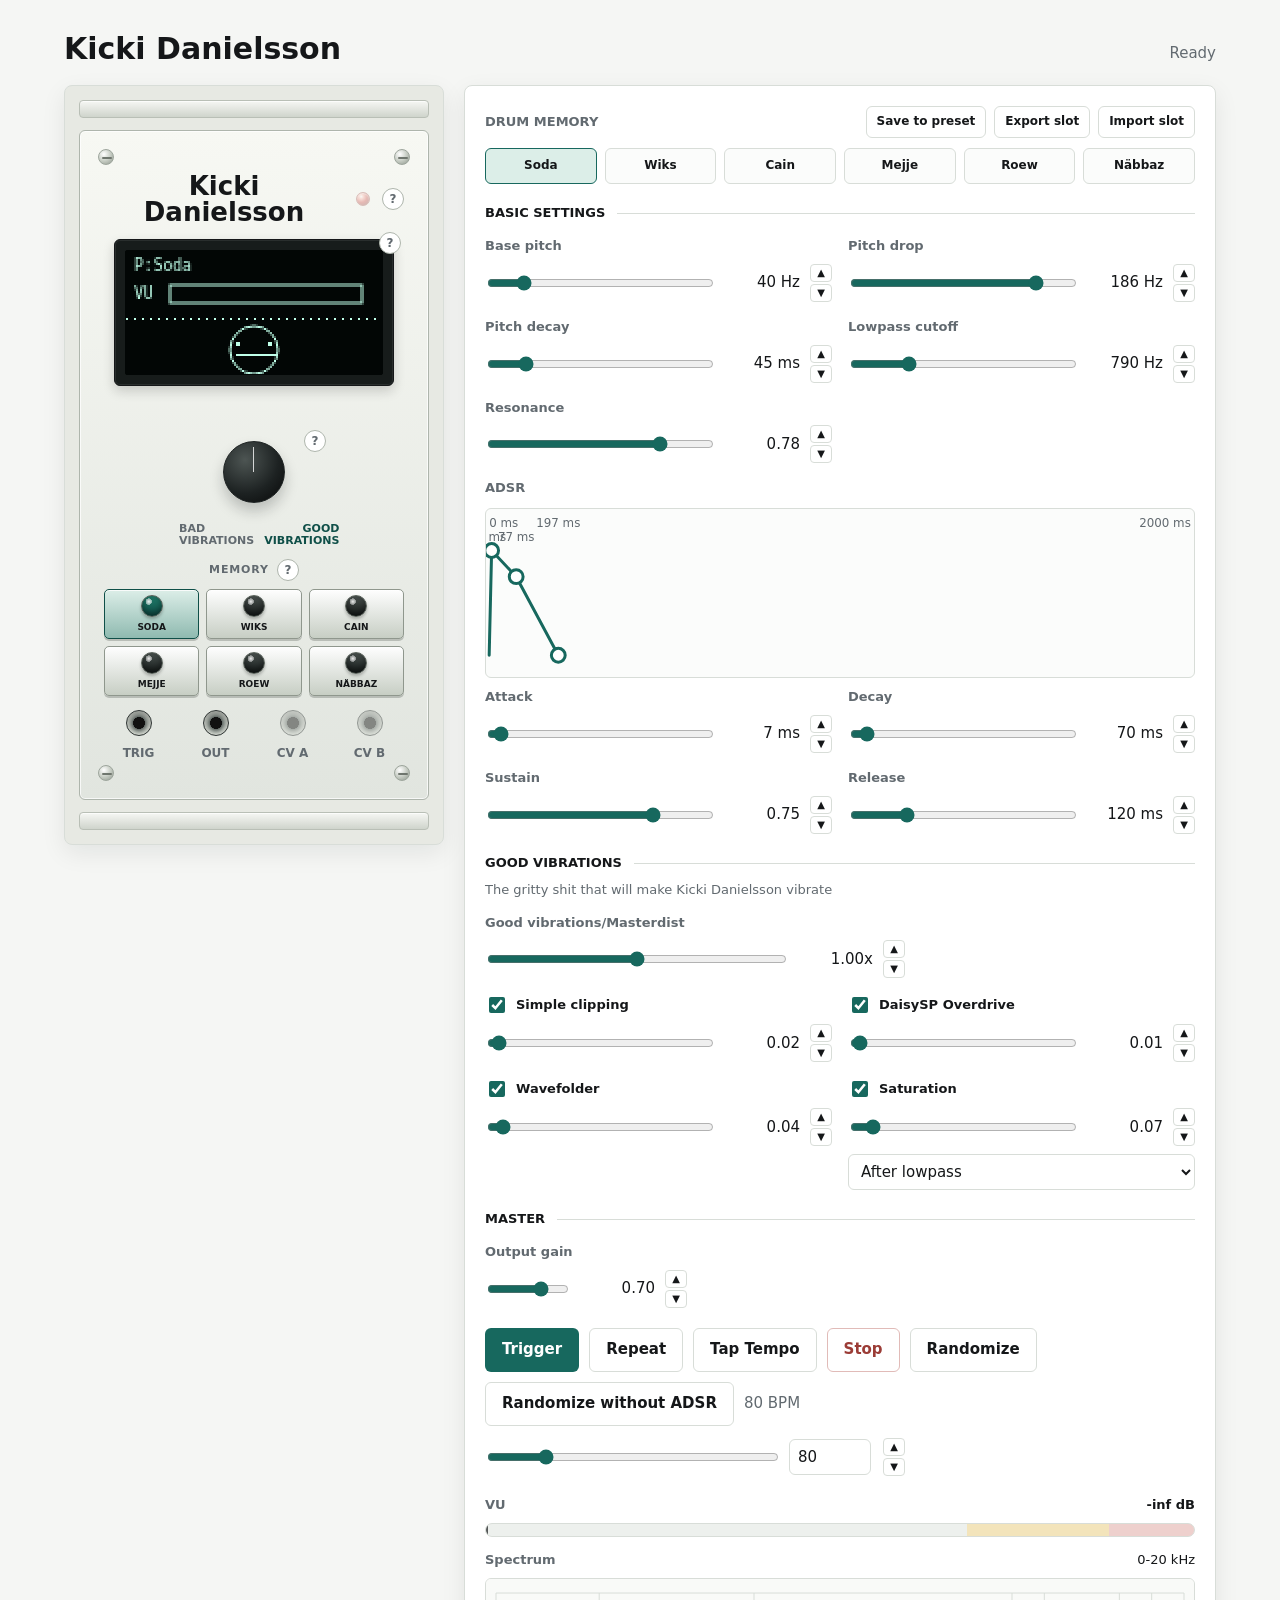
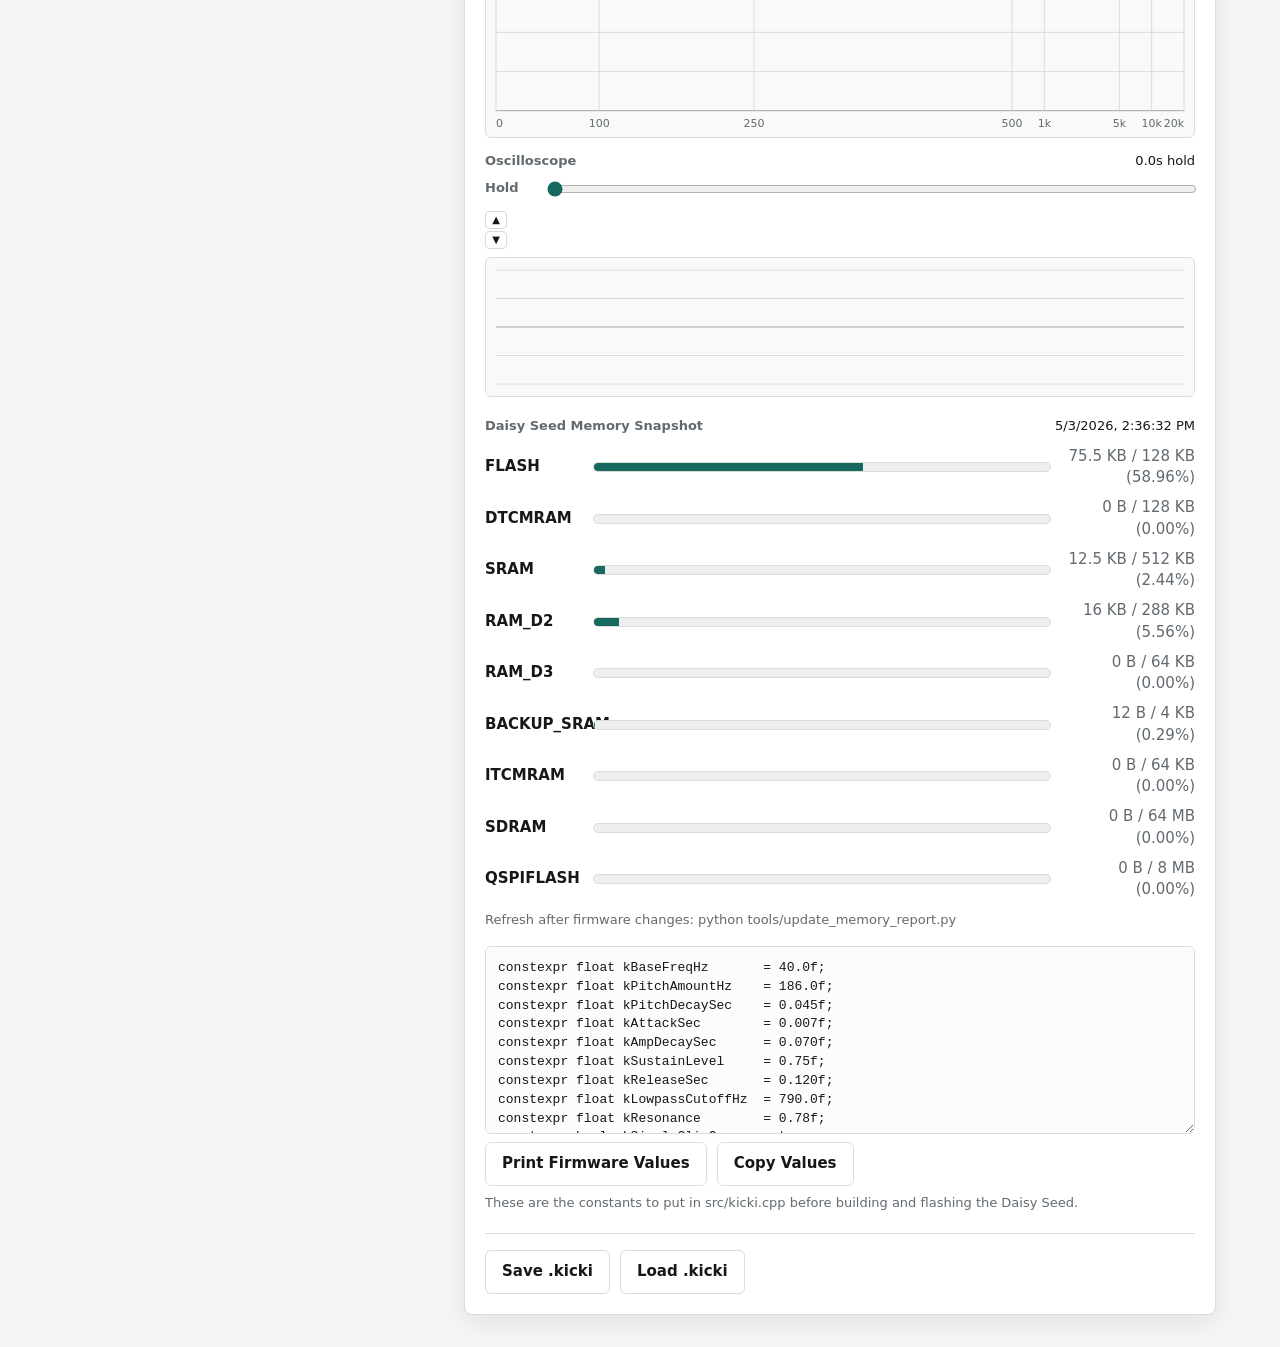
==== preview/kicki/index.html @ c4bb2bec "Add fixed rack OLED preview" ====
<!doctype html>
<html lang="en">
<head>
    <meta charset="utf-8">
    <meta name="viewport" content="width=device-width, initial-scale=1">
    <title>Kicki Danielsson Preview</title>
    <link rel="icon" href="favicon-64.png?v=2" type="image/png" sizes="64x64">
    <link rel="icon" href="favicon.svg?v=2" type="image/svg+xml">
    <link rel="stylesheet" href="kicki.css">
</head>
<body>
    <main>
        <header>
            <h1>Kicki Danielsson</h1>
            <div class="status" id="status">Ready</div>
        </header>

        <div class="instrument-layout">
        <aside class="surface eurorack-panel" aria-label="Eurorack control area">
            <div class="rack-rail"></div>
            <div class="eurorack-faceplate">
                <div class="rack-screw rack-screw-top-left"></div>
                <div class="rack-screw rack-screw-top-right"></div>
                <div class="rack-title">
                    <span>Kicki Danielsson</span>
                    <span class="rack-led" id="rackLed" aria-hidden="true"></span>
                    <button class="rack-help-button" id="rackLedHelp" type="button" aria-label="Show LED wiring instructions">?</button>
                </div>

                <div class="rack-oled" aria-label="128 pixel wide monochrome OLED display simulator">
                    <button class="rack-help-button rack-oled-help" id="rackOledHelp" type="button" aria-label="Show OLED display installation instructions">?</button>
                    <canvas id="rackOledCanvas" width="128" height="62"></canvas>
                </div>

                <div class="rack-grid">
                    <div class="rack-control rack-masterdist">
                        <div class="rack-knob-scale" aria-hidden="true"></div>
                        <div
                            class="rack-knob"
                            id="rackMasterDistKnob"
                            role="slider"
                            tabindex="0"
                            aria-label="Masterdist"
                            aria-valuemin="0"
                            aria-valuemax="2"
                            aria-valuenow="1"
                        ></div>
                        <button class="rack-help-button rack-knob-help" id="rackMasterDistHelp" type="button" aria-label="Show Masterdist knob wiring instructions">?</button>
                        <div class="rack-vibration-row" aria-hidden="true">
                            <span>Bad vibrations</span>
                            <span>Good vibrations</span>
                        </div>
                    </div>
                </div>

                <div class="rack-preset-header">
                    <span>Memory</span>
                    <button class="rack-help-button" id="rackPresetHelp" type="button" aria-label="Show preset button wiring instructions">?</button>
                </div>
                <div class="rack-preset-grid" aria-label="Preset pushbuttons">
                    <button class="rack-preset-button" type="button" data-preset-slot="0">Soda</button>
                    <button class="rack-preset-button" type="button" data-preset-slot="1">Wiks</button>
                    <button class="rack-preset-button" type="button" data-preset-slot="2">Cain</button>
                    <button class="rack-preset-button" type="button" data-preset-slot="3">Mejje</button>
                    <button class="rack-preset-button" type="button" data-preset-slot="4">Roew</button>
                    <button class="rack-preset-button" type="button" data-preset-slot="5">Näbbaz</button>
                </div>

                <div class="jack-row" aria-hidden="true">
                    <div class="jack">
                        <div class="jack-hole"></div>
                        <span>Trig</span>
                    </div>
                    <div class="jack">
                        <div class="jack-hole"></div>
                        <span>Out</span>
                    </div>
                    <div class="jack">
                        <div class="jack-hole jack-muted"></div>
                        <span>CV A</span>
                    </div>
                    <div class="jack">
                        <div class="jack-hole jack-muted"></div>
                        <span>CV B</span>
                    </div>
                </div>

                <div class="rack-screw rack-screw-bottom-left"></div>
                <div class="rack-screw rack-screw-bottom-right"></div>
            </div>
            <div class="rack-rail"></div>
        </aside>

        <section class="surface kick-panel" aria-label="Bassdrum controls">
            <div class="preset-memory" aria-label="Compile fixed drum memory">
                <div class="preset-memory-header">
                    <span>Drum Memory</span>
                    <div class="preset-memory-actions">
                        <button class="secondary" id="presetSaveMode" type="button">Save to preset</button>
                        <button class="secondary" id="exportSlotPreset" type="button">Export slot</button>
                        <button class="secondary" id="importSlotPreset" type="button">Import slot</button>
                        <input id="slotPresetFile" type="file" accept=".kicki,application/json">
                    </div>
                </div>
                <div class="preset-memory-grid">
                    <button type="button" data-preset-slot="0">Soda</button>
                    <button type="button" data-preset-slot="1">Wiks</button>
                    <button type="button" data-preset-slot="2">Cain</button>
                    <button type="button" data-preset-slot="3">Mejje</button>
                    <button type="button" data-preset-slot="4">Roew</button>
                    <button type="button" data-preset-slot="5">Näbbaz</button>
                </div>
            </div>

            <div class="section-heading">Basic Settings</div>
            <div class="grid">
                <div class="control">
                    <label for="baseFreq">Base pitch</label>
                    <div class="value-row">
                        <input id="baseFreq" type="range" min="32" max="90" step="1" value="48">
                        <span class="readout" id="baseFreqReadout">48 Hz</span>
                    </div>
                </div>

                <div class="control">
                    <label for="pitchAmount">Pitch drop</label>
                    <div class="value-row">
                        <input id="pitchAmount" type="range" min="0" max="220" step="1" value="112">
                        <span class="readout" id="pitchAmountReadout">112 Hz</span>
                    </div>
                </div>

                <div class="control">
                    <label for="pitchDecay">Pitch decay</label>
                    <div class="value-row">
                        <input id="pitchDecay" type="range" min="0.01" max="0.25" step="0.005" value="0.055">
                        <span class="readout" id="pitchDecayReadout">55 ms</span>
                    </div>
                </div>

                <div class="control">
                    <label for="cutoff">Lowpass cutoff</label>
                    <div class="value-row">
                        <input id="cutoff" type="range" min="80" max="3000" step="10" value="760">
                        <span class="readout" id="cutoffReadout">760 Hz</span>
                    </div>
                </div>

                <div class="control">
                    <label for="resonance">Resonance</label>
                    <div class="value-row">
                        <input id="resonance" type="range" min="0" max="1" step="0.01" value="0.62">
                        <span class="readout" id="resonanceReadout">0.62</span>
                    </div>
                </div>
            </div>

            <div class="adsr-panel">
                <label>ADSR</label>
                <svg id="adsrGraph" class="adsr-graph" viewBox="0 0 360 170" role="img" aria-label="ADSR envelope editor">
                    <g class="adsr-time-labels" aria-hidden="true">
                        <text id="adsrStartLabel" class="adsr-time-label">0 ms</text>
                        <text id="adsrAttackLabel" class="adsr-time-label"></text>
                        <text id="adsrDecayLabel" class="adsr-time-label"></text>
                        <text id="adsrEndLabel" class="adsr-time-label"></text>
                        <text id="adsrMaxLabel" class="adsr-time-label">2000 ms</text>
                    </g>
                    <polyline id="adsrLine" points=""></polyline>
                    <circle class="adsr-handle" id="adsrAttackHandle" r="7"></circle>
                    <circle class="adsr-handle" id="adsrDecayHandle" r="7"></circle>
                    <circle class="adsr-handle" id="adsrReleaseHandle" r="7"></circle>
                </svg>
                <div class="adsr-controls">
                    <div class="control">
                        <label for="attack">Attack</label>
                        <div class="value-row">
                            <input id="attack" type="range" min="0.001" max="0.2" step="0.001" value="0.004">
                            <span class="readout" id="attackReadout">4 ms</span>
                        </div>
                    </div>

                    <div class="control">
                        <label for="ampDecay">Decay</label>
                        <div class="value-row">
                            <input id="ampDecay" type="range" min="0.02" max="1.2" step="0.01" value="0.36">
                            <span class="readout" id="ampDecayReadout">360 ms</span>
                        </div>
                    </div>

                    <div class="control">
                        <label for="sustain">Sustain</label>
                        <div class="value-row">
                            <input id="sustain" type="range" min="0" max="1" step="0.01" value="0.04">
                            <span class="readout" id="sustainReadout">0.04</span>
                        </div>
                    </div>

                    <div class="control">
                        <label for="release">Release</label>
                        <div class="value-row">
                            <input id="release" type="range" min="0.005" max="0.5" step="0.005" value="0.06">
                            <span class="readout" id="releaseReadout">60 ms</span>
                        </div>
                    </div>
                </div>
            </div>

            <div class="section-heading">Good Vibrations</div>
            <p class="section-helper">The gritty shit that will make Kicki Danielsson vibrate</p>
            <div class="control macro-control">
                <label for="masterDist">Good vibrations/Masterdist</label>
                <div class="value-row">
                    <input id="masterDist" type="range" min="0" max="2" step="0.01" value="1">
                    <span class="readout" id="masterDistReadout">1.00x</span>
                </div>
            </div>
            <div class="grid">
                <div class="control effect-control">
                    <label class="toggle-label" for="simpleClipOn">
                        <input id="simpleClipOn" type="checkbox">
                        Simple clipping
                    </label>
                    <div class="value-row">
                        <input id="simpleClipDrive" type="range" min="0" max="1" step="0.01" value="0.25">
                        <span class="readout" id="simpleClipDriveReadout">0.25</span>
                    </div>
                </div>

                <div class="control effect-control">
                    <label class="toggle-label" for="overdriveOn">
                        <input id="overdriveOn" type="checkbox">
                        DaisySP Overdrive
                    </label>
                    <div class="value-row">
                        <input id="overdriveDrive" type="range" min="0" max="1" step="0.01" value="0.35">
                        <span class="readout" id="overdriveDriveReadout">0.35</span>
                    </div>
                </div>

                <div class="control effect-control">
                    <label class="toggle-label" for="wavefolderOn">
                        <input id="wavefolderOn" type="checkbox">
                        Wavefolder
                    </label>
                    <div class="value-row">
                        <input id="wavefolderDrive" type="range" min="0" max="1" step="0.01" value="0.20">
                        <span class="readout" id="wavefolderDriveReadout">0.20</span>
                    </div>
                </div>

                <div class="control effect-control">
                    <label class="toggle-label" for="saturationOn">
                        <input id="saturationOn" type="checkbox">
                        Saturation
                    </label>
                    <div class="value-row">
                        <input id="saturationDrive" type="range" min="0" max="1" step="0.01" value="0.35">
                        <span class="readout" id="saturationDriveReadout">0.35</span>
                    </div>
                    <select id="saturationPosition">
                        <option value="pre" selected>Before lowpass</option>
                        <option value="post">After lowpass</option>
                    </select>
                </div>
            </div>

            <div class="section-heading">Master</div>
            <div class="grid compact-grid">
                <div class="control">
                    <label for="gain">Output gain</label>
                    <div class="value-row">
                        <input id="gain" type="range" min="0" max="1" step="0.01" value="0.7">
                        <span class="readout" id="gainReadout">0.70</span>
                    </div>
                </div>

            </div>

            <div class="actions">
                <button class="primary" id="trigger">Trigger</button>
                <button class="secondary" id="repeat">Repeat</button>
                <button class="secondary" id="tapTempo">Tap Tempo</button>
                <button class="danger" id="stop">Stop</button>
                <button class="secondary" id="randomize">Randomize</button>
                <button class="secondary" id="randomizeWithoutAdsr">Randomize without ADSR</button>
                <span class="tempo-readout" id="tempoReadout">80 BPM</span>
            </div>

            <div class="tempo-control" aria-label="Manual BPM control">
                <input id="bpm" type="range" min="30" max="300" step="1" value="80">
                <input id="bpmNumber" type="number" min="30" max="300" step="1" value="80">
            </div>

            <div class="vu" aria-label="Output VU meter">
                <div class="vu-header">
                    <span>VU</span>
                    <span class="vu-readout" id="vuReadout">-inf dB</span>
                </div>
                <div class="vu-bar">
                    <div class="vu-fill" id="vuFill"></div>
                    <div class="vu-peak" id="vuPeak"></div>
                </div>
                <div class="spectrum" aria-label="Output spectrum analyzer 0 to 20 kilohertz">
                    <div class="spectrum-header">
                        <span>Spectrum</span>
                        <span>0-20 kHz</span>
                    </div>
                    <canvas class="spectrum-canvas" id="spectrumCanvas" width="720" height="160"></canvas>
                </div>
                <div class="scope" aria-label="Output oscilloscope">
                    <div class="scope-header">
                        <span>Oscilloscope</span>
                        <span id="scopeHoldReadout">0.0s hold</span>
                    </div>
                    <div class="scope-control" aria-label="Oscilloscope hold fade length">
                        <span>Hold</span>
                        <input id="scopeHold" type="range" min="0" max="10" step="0.1" value="0.0">
                    </div>
                    <canvas class="scope-canvas" id="scopeCanvas" width="720" height="140"></canvas>
                </div>
            </div>

            <div class="memory" aria-label="Daisy Seed memory usage">
                <div class="memory-header">
                    <span>Daisy Seed Memory Snapshot</span>
                    <span class="memory-time" id="memoryTime">No report</span>
                </div>
                <div class="memory-grid" id="memoryGrid"></div>
                <div class="memory-note">Refresh after firmware changes: python tools/update_memory_report.py</div>
            </div>

            <div class="firmware-output" aria-label="Firmware values">
                <textarea id="firmwareValues" spellcheck="false" readonly></textarea>
                <div class="firmware-actions">
                    <button class="secondary" id="printValues">Print Firmware Values</button>
                    <button class="secondary" id="copyValues">Copy Values</button>
                </div>
                <div class="firmware-note">These are the constants to put in src/kicki.cpp before building and flashing the Daisy Seed.</div>
            </div>

            <div class="preset-actions" aria-label="Kicki preset files">
                <button class="secondary" id="savePreset">Save .kicki</button>
                <button class="secondary" id="loadPreset">Load .kicki</button>
                <input id="presetFile" type="file" accept=".kicki,application/json">
            </div>
        </section>
        </div>
    </main>

    <div class="hardware-modal" id="hardwareModal" hidden>
        <div class="hardware-modal-backdrop" id="hardwareModalBackdrop"></div>
        <section class="hardware-modal-card" role="dialog" aria-modal="true" aria-labelledby="hardwareModalTitle">
            <div class="hardware-modal-header">
                <h2 id="hardwareModalTitle">Hardware</h2>
                <button class="hardware-modal-close" id="hardwareModalClose" type="button" aria-label="Close hardware instructions">x</button>
            </div>
            <div class="hardware-modal-body" id="hardwareModalBody"></div>
        </section>
    </div>

    <script src="memory-report.js"></script>
    <script src="oled.js"></script>
    <script>
        const STORAGE_KEY = "kicki-danielsson-preview-v1";

        const state = {
            audio: null,
            master: null,
            analyser: null,
            meterFrame: null,
            meterData: null,
            spectrumData: null,
            scopeHoldData: null,
            scopeHoldEnergy: null,
            scopeHoldFrames: 0,
            scopeActive: false,
            scopeHoldTime: 0,
            scopeHoldMs: 0,
            vuLevel: 0,
            rackLedLevel: 0,
            repeatTimer: null,
            repeatMs: 750,
            tapTimes: [],
            distMaster: 1,
            presetBank: null,
            activePresetIndex: 0,
            presetSaveArmed: false,
        };

        const controls = {
            baseFreq: document.querySelector("#baseFreq"),
            pitchAmount: document.querySelector("#pitchAmount"),
            pitchDecay: document.querySelector("#pitchDecay"),
            attack: document.querySelector("#attack"),
            ampDecay: document.querySelector("#ampDecay"),
            sustain: document.querySelector("#sustain"),
            release: document.querySelector("#release"),
            cutoff: document.querySelector("#cutoff"),
            resonance: document.querySelector("#resonance"),
            masterDist: document.querySelector("#masterDist"),
            simpleClipDrive: document.querySelector("#simpleClipDrive"),
            overdriveDrive: document.querySelector("#overdriveDrive"),
            wavefolderDrive: document.querySelector("#wavefolderDrive"),
            saturationDrive: document.querySelector("#saturationDrive"),
            gain: document.querySelector("#gain"),
            bpm: document.querySelector("#bpm"),
            bpmNumber: document.querySelector("#bpmNumber"),
        };

        const toggles = {
            simpleClipOn: document.querySelector("#simpleClipOn"),
            overdriveOn: document.querySelector("#overdriveOn"),
            wavefolderOn: document.querySelector("#wavefolderOn"),
            saturationOn: document.querySelector("#saturationOn"),
        };

        const els = {
            status: document.querySelector("#status"),
            trigger: document.querySelector("#trigger"),
            repeat: document.querySelector("#repeat"),
            tapTempo: document.querySelector("#tapTempo"),
            printValues: document.querySelector("#printValues"),
            copyValues: document.querySelector("#copyValues"),
            savePreset: document.querySelector("#savePreset"),
            loadPreset: document.querySelector("#loadPreset"),
            presetFile: document.querySelector("#presetFile"),
            stop: document.querySelector("#stop"),
            randomize: document.querySelector("#randomize"),
            randomizeWithoutAdsr: document.querySelector("#randomizeWithoutAdsr"),
            tempoReadout: document.querySelector("#tempoReadout"),
            firmwareValues: document.querySelector("#firmwareValues"),
            vuFill: document.querySelector("#vuFill"),
            vuPeak: document.querySelector("#vuPeak"),
            vuReadout: document.querySelector("#vuReadout"),
            rackOledCanvas: document.querySelector("#rackOledCanvas"),
            spectrumCanvas: document.querySelector("#spectrumCanvas"),
            scopeCanvas: document.querySelector("#scopeCanvas"),
            scopeHold: document.querySelector("#scopeHold"),
            scopeHoldReadout: document.querySelector("#scopeHoldReadout"),
            rackMasterDistKnob: document.querySelector("#rackMasterDistKnob"),
            rackMasterDistHelp: document.querySelector("#rackMasterDistHelp"),
            rackLed: document.querySelector("#rackLed"),
            rackLedHelp: document.querySelector("#rackLedHelp"),
            rackOledHelp: document.querySelector("#rackOledHelp"),
            rackPresetHelp: document.querySelector("#rackPresetHelp"),
            hardwareModal: document.querySelector("#hardwareModal"),
            hardwareModalBackdrop: document.querySelector("#hardwareModalBackdrop"),
            hardwareModalTitle: document.querySelector("#hardwareModalTitle"),
            hardwareModalBody: document.querySelector("#hardwareModalBody"),
            hardwareModalClose: document.querySelector("#hardwareModalClose"),
            presetSaveMode: document.querySelector("#presetSaveMode"),
            exportSlotPreset: document.querySelector("#exportSlotPreset"),
            importSlotPreset: document.querySelector("#importSlotPreset"),
            slotPresetFile: document.querySelector("#slotPresetFile"),
            presetSlotButtons: Array.from(document.querySelectorAll("[data-preset-slot]")),
            memoryGrid: document.querySelector("#memoryGrid"),
            memoryTime: document.querySelector("#memoryTime"),
            saturationPosition: document.querySelector("#saturationPosition"),
            adsrGraph: document.querySelector("#adsrGraph"),
            adsrLine: document.querySelector("#adsrLine"),
            adsrAttackHandle: document.querySelector("#adsrAttackHandle"),
            adsrDecayHandle: document.querySelector("#adsrDecayHandle"),
            adsrReleaseHandle: document.querySelector("#adsrReleaseHandle"),
            adsrStartLabel: document.querySelector("#adsrStartLabel"),
            adsrAttackLabel: document.querySelector("#adsrAttackLabel"),
            adsrDecayLabel: document.querySelector("#adsrDecayLabel"),
            adsrEndLabel: document.querySelector("#adsrEndLabel"),
            adsrMaxLabel: document.querySelector("#adsrMaxLabel"),
        };

        const ADSR_GRAPH_SECONDS = 2.0;
        const SPECTRUM_MAX_HZ = 20000;
        const SPECTRUM_BAR_COUNT = 96;
        const SPECTRUM_LOW_HZ = 500;
        const SPECTRUM_LOW_WIDTH = 0.75;
        const SCOPE_TRIGGER_THRESHOLD = 0.015;

        const randomizableControlIds = [
            "baseFreq",
            "pitchAmount",
            "pitchDecay",
            "attack",
            "ampDecay",
            "sustain",
            "release",
            "cutoff",
            "resonance",
            "masterDist",
            "simpleClipDrive",
            "overdriveDrive",
            "wavefolderDrive",
            "saturationDrive",
        ];

        const adsrControlIds = [
            "attack",
            "ampDecay",
            "sustain",
            "release",
        ];

        const PRESET_SLOT_NAMES = ["Soda", "Wiks", "Cain", "Mejje", "Roew", "Näbbaz"];
        const COMPILED_PRESET_BANK = [
            {
                name: "Soda",
                settings: {
                    baseFreq: 40,
                    pitchAmount: 186,
                    pitchDecay: 0.045,
                    attack: 0.007,
                    ampDecay: 0.07,
                    sustain: 0.75,
                    release: 0.12,
                    cutoff: 790,
                    resonance: 0.78,
                    masterDist: 1,
                    simpleClipOn: true,
                    simpleClipDrive: 0.02,
                    overdriveOn: true,
                    overdriveDrive: 0.01,
                    wavefolderOn: true,
                    wavefolderDrive: 0.04,
                    saturationOn: true,
                    saturationPost: true,
                    saturationDrive: 0.07,
                    gain: 0.7,
                    bpm: 80,
                },
            },
            {
                name: "Wiks",
                settings: {
                    baseFreq: 52,
                    pitchAmount: 132,
                    pitchDecay: 0.055,
                    attack: 0.004,
                    ampDecay: 0.28,
                    sustain: 0.12,
                    release: 0.08,
                    cutoff: 960,
                    resonance: 0.52,
                    masterDist: 0.85,
                    simpleClipOn: true,
                    simpleClipDrive: 0.08,
                    overdriveOn: false,
                    overdriveDrive: 0.18,
                    wavefolderOn: false,
                    wavefolderDrive: 0.08,
                    saturationOn: true,
                    saturationPost: false,
                    saturationDrive: 0.14,
                    gain: 0.68,
                    bpm: 92,
                },
            },
            {
                name: "Cain",
                settings: {
                    baseFreq: 36,
                    pitchAmount: 208,
                    pitchDecay: 0.035,
                    attack: 0.002,
                    ampDecay: 0.16,
                    sustain: 0.02,
                    release: 0.055,
                    cutoff: 1450,
                    resonance: 0.68,
                    masterDist: 1.45,
                    simpleClipOn: true,
                    simpleClipDrive: 0.24,
                    overdriveOn: true,
                    overdriveDrive: 0.22,
                    wavefolderOn: true,
                    wavefolderDrive: 0.1,
                    saturationOn: true,
                    saturationPost: true,
                    saturationDrive: 0.18,
                    gain: 0.62,
                    bpm: 128,
                },
            },
            {
                name: "Mejje",
                settings: {
                    baseFreq: 64,
                    pitchAmount: 82,
                    pitchDecay: 0.085,
                    attack: 0.012,
                    ampDecay: 0.42,
                    sustain: 0.18,
                    release: 0.18,
                    cutoff: 520,
                    resonance: 0.44,
                    masterDist: 0.42,
                    simpleClipOn: false,
                    simpleClipDrive: 0.06,
                    overdriveOn: false,
                    overdriveDrive: 0.08,
                    wavefolderOn: false,
                    wavefolderDrive: 0.05,
                    saturationOn: true,
                    saturationPost: true,
                    saturationDrive: 0.05,
                    gain: 0.72,
                    bpm: 72,
                },
            },
            {
                name: "Roew",
                settings: {
                    baseFreq: 44,
                    pitchAmount: 170,
                    pitchDecay: 0.12,
                    attack: 0.006,
                    ampDecay: 0.62,
                    sustain: 0.08,
                    release: 0.24,
                    cutoff: 680,
                    resonance: 0.82,
                    masterDist: 1.15,
                    simpleClipOn: false,
                    simpleClipDrive: 0.12,
                    overdriveOn: true,
                    overdriveDrive: 0.26,
                    wavefolderOn: false,
                    wavefolderDrive: 0.07,
                    saturationOn: true,
                    saturationPost: false,
                    saturationDrive: 0.2,
                    gain: 0.64,
                    bpm: 105,
                },
            },
            {
                name: "Näbbaz",
                settings: {
                    baseFreq: 74,
                    pitchAmount: 46,
                    pitchDecay: 0.025,
                    attack: 0.001,
                    ampDecay: 0.09,
                    sustain: 0,
                    release: 0.025,
                    cutoff: 2300,
                    resonance: 0.28,
                    masterDist: 1.8,
                    simpleClipOn: true,
                    simpleClipDrive: 0.32,
                    overdriveOn: true,
                    overdriveDrive: 0.16,
                    wavefolderOn: true,
                    wavefolderDrive: 0.22,
                    saturationOn: false,
                    saturationPost: true,
                    saturationDrive: 0.1,
                    gain: 0.55,
                    bpm: 150,
                },
            },
        ];

        const hardwareInstructions = {
            led: {
                title: "Red LED wiring",
                steps: [
                    "Parts: one red LED, one 1k resistor, jumper wires, and a breadboard.",
                    "Put the LED across the breadboard center gap so each leg is on a different row.",
                    "Connect the LED cathode, the shorter leg or flat-edge side, to Daisy Seed GND.",
                    "Connect the LED anode through the 1k resistor to a free Daisy Seed digital pin.",
                    "Do not connect an LED directly between 3V3 and GND without a resistor.",
                    "The preview LED is currently visual-only. To make a real LED follow the kick, reserve a pin and add a small firmware LED/PWM output."
                ],
            },
            masterdist: {
                title: "Masterdist knob wiring",
                steps: [
                    "Parts: one 10k linear potentiometer, jumper wires, and a breadboard.",
                    "Place the potentiometer on the breadboard so its three legs are on separate rows.",
                    "Connect one outside leg to Daisy Seed 3V3.",
                    "Connect the other outside leg to Daisy Seed GND.",
                    "Connect the middle wiper leg to Daisy Seed A0 / D15.",
                    "This firmware is already prepared for A0 / D15. After wiring, set kMasterDistKnobEnabled to true in src/kicki.cpp."
                ],
            },
            buttons: {
                title: "Preset button wiring",
                steps: [
                    "Parts: six momentary pushbuttons, jumper wires, and a breadboard.",
                    "Place each pushbutton across the breadboard center gap so each side lands on separate rows.",
                    "Connect one side of every button to Daisy Seed GND.",
                    "Connect the other side of each button to its own free Daisy Seed digital pin.",
                    "Use the Daisy internal pull-up setting in firmware so an unpressed button reads high and a pressed button reads low.",
                    "Recommended future mapping: Soda, Wiks, Cain, Mejje, Roew, and Näbbaz each get one dedicated GPIO pin."
                ],
            },
            oled: {
                title: "128x64 OLED installation",
                steps: [
                    "Parts: one 128x64 monochrome I2C OLED module, jumper wires, and a breadboard.",
                    "Use an SSD1306-compatible display when possible, because it matches common Daisy/libDaisy examples.",
                    "Connect OLED GND to Daisy Seed GND.",
                    "Connect OLED VCC to Daisy Seed 3V3 unless your module explicitly requires 5V.",
                    "Connect OLED SCL to the Daisy Seed I2C clock pin you reserve in firmware.",
                    "Connect OLED SDA to the matching Daisy Seed I2C data pin.",
                    "The browser OLED is currently visual-only. Firmware still needs an SSD1306 display object, I2C pin config, and a small screen update routine."
                ],
            },
        };

        function getAudio() {
            if(!state.audio) {
                state.audio = new AudioContext();
                state.master = state.audio.createGain();
                state.analyser = state.audio.createAnalyser();
                state.analyser.fftSize = 2048;
                state.analyser.minDecibels = -92;
                state.analyser.maxDecibels = -8;
                state.analyser.smoothingTimeConstant = 0.72;
                state.meterData = new Float32Array(state.analyser.fftSize);
                state.spectrumData = new Uint8Array(state.analyser.frequencyBinCount);
                state.scopeHoldData = new Float32Array(state.analyser.fftSize);
                state.scopeHoldEnergy = new Float32Array(state.analyser.fftSize);

                state.master.connect(state.analyser);
                state.analyser.connect(state.audio.destination);

                startVuMeter();
            }
            return state.audio;
        }

        function startVuMeter() {
            if(state.meterFrame) {
                return;
            }

            const tick = () => {
                let rms = 0;
                let peak = 0;

                if(state.analyser) {
                    state.analyser.getFloatTimeDomainData(state.meterData);
                    state.analyser.getByteFrequencyData(state.spectrumData);

                    for(const sample of state.meterData) {
                        const abs = Math.abs(sample);
                        rms += sample * sample;
                        peak = Math.max(peak, abs);
                    }

                    rms = Math.sqrt(rms / state.meterData.length);
                }

                state.vuLevel = Math.max(rms, state.vuLevel * 0.9);
                state.rackLedLevel = Math.max(peak, state.rackLedLevel * 0.88);

                const vuPercent = Math.min(100, state.vuLevel * 170);
                const peakPercent = Math.min(100, peak * 100);
                const db = rms > 0.0001 ? `${(20 * Math.log10(rms)).toFixed(1)} dB` : "-inf dB";

                els.vuFill.style.width = `${vuPercent}%`;
                els.vuPeak.style.left = `${peakPercent}%`;
                els.vuReadout.textContent = db;
                updateRackLed();
                drawRackOled();
                updateScopeHold(peak);
                drawSpectrumAnalyzer();
                drawOscilloscope();

                state.meterFrame = requestAnimationFrame(tick);
            };

            state.meterFrame = requestAnimationFrame(tick);
        }

        function updateRackLed() {
            const level = clamp(state.rackLedLevel * 1.35, 0, 1);
            els.rackLed.style.setProperty("--rack-led-opacity", (0.28 + level * 0.72).toFixed(3));
            els.rackLed.style.setProperty("--rack-led-glow-size", `${2 + level * 16}px`);
            els.rackLed.style.setProperty("--rack-led-glow-spread", `${level * 5}px`);
            els.rackLed.style.setProperty("--rack-led-glow-alpha", (0.1 + level * 0.72).toFixed(3));
        }

        function drawRackOled() {
            const settings = currentSettings();
            const slot = state.presetBank?.[state.activePresetIndex];

            window.KickiOled.drawRackOled({
                canvas: els.rackOledCanvas,
                level: state.rackLedLevel,
                masterDist: settings.masterDist,
                maxMasterDist: Number(controls.masterDist.max),
                presetName: slot?.name || PRESET_SLOT_NAMES[state.activePresetIndex],
            });
        }

        function drawSpectrumAnalyzer() {
            const canvas = els.spectrumCanvas;
            const ctx = canvas.getContext("2d");
            const pixelRatio = window.devicePixelRatio || 1;
            const width = Math.max(320, Math.floor(canvas.clientWidth));
            const height = Math.max(120, Math.floor(canvas.clientHeight));
            const scaledWidth = Math.floor(width * pixelRatio);
            const scaledHeight = Math.floor(height * pixelRatio);

            if(canvas.width !== scaledWidth || canvas.height !== scaledHeight) {
                canvas.width = scaledWidth;
                canvas.height = scaledHeight;
            }

            ctx.setTransform(pixelRatio, 0, 0, pixelRatio, 0, 0);
            ctx.clearRect(0, 0, width, height);

            const plotTop = 14;
            const plotRight = 10;
            const plotBottom = height - 26;
            const plotLeft = 10;
            const plotWidth = plotRight < width ? width - plotLeft - plotRight : width;
            const plotHeight = plotBottom - plotTop;

            ctx.fillStyle = "#f9faf8";
            ctx.fillRect(0, 0, width, height);

            ctx.strokeStyle = "#d8ddd8";
            ctx.lineWidth = 1;
            ctx.font = "11px system-ui, -apple-system, BlinkMacSystemFont, \"Segoe UI\", sans-serif";
            ctx.fillStyle = "#626a70";
            ctx.textBaseline = "top";

            const hzMarks = [0, 100, 250, 500, 1000, 5000, 10000, 20000];
            for(const hz of hzMarks) {
                const x = plotLeft + spectrumXFromHz(hz) * plotWidth;
                ctx.beginPath();
                ctx.moveTo(x, plotTop);
                ctx.lineTo(x, plotBottom);
                ctx.stroke();

                const label = hz < 1000 ? `${hz}` : `${hz / 1000}k`;
                const labelWidth = ctx.measureText(label).width;
                const labelX = clamp(x - labelWidth / 2, plotLeft, width - labelWidth - plotRight);
                ctx.fillText(label, labelX, plotBottom + 8);
            }

            for(let i = 0; i <= 3; i++) {
                const y = plotTop + (plotHeight * i) / 3;
                ctx.beginPath();
                ctx.moveTo(plotLeft, y);
                ctx.lineTo(width - plotRight, y);
                ctx.stroke();
            }

            const spectrum = state.spectrumData;
            if(!spectrum) {
                ctx.fillStyle = "#aeb7b2";
                ctx.fillRect(plotLeft, plotBottom - 1, plotWidth, 1);
                return;
            }

            const nyquist = state.audio.sampleRate / 2;
            const maxBin = Math.min(spectrum.length - 1, Math.floor((SPECTRUM_MAX_HZ / nyquist) * spectrum.length));
            const barGap = 2;
            const barWidth = Math.max(2, (plotWidth - barGap * (SPECTRUM_BAR_COUNT - 1)) / SPECTRUM_BAR_COUNT);
            const gradient = ctx.createLinearGradient(0, plotTop, 0, plotBottom);
            gradient.addColorStop(0, "#a8423c");
            gradient.addColorStop(0.45, "#c08b24");
            gradient.addColorStop(1, "#1f7a68");
            ctx.fillStyle = gradient;

            for(let bar = 0; bar < SPECTRUM_BAR_COUNT; bar++) {
                const hzStart = spectrumHzFromX(bar / SPECTRUM_BAR_COUNT);
                const hzEnd = spectrumHzFromX((bar + 1) / SPECTRUM_BAR_COUNT);
                const binStart = Math.min(maxBin, Math.floor((hzStart / nyquist) * spectrum.length));
                const binEnd = Math.min(maxBin + 1, Math.max(binStart + 1, Math.ceil((hzEnd / nyquist) * spectrum.length)));
                let binPeak = 0;

                for(let bin = binStart; bin < binEnd; bin++) {
                    binPeak = Math.max(binPeak, spectrum[bin]);
                }

                const normalized = binPeak / 255;
                const eased = normalized * normalized;
                const barHeight = Math.max(1, eased * plotHeight);
                const x = plotLeft + bar * (barWidth + barGap);
                const y = plotBottom - barHeight;

                ctx.fillRect(x, y, barWidth, barHeight);
            }
        }

        function spectrumXFromHz(hz) {
            const clampedHz = clamp(hz, 0, SPECTRUM_MAX_HZ);
            if(clampedHz <= SPECTRUM_LOW_HZ) {
                return (clampedHz / SPECTRUM_LOW_HZ) * SPECTRUM_LOW_WIDTH;
            }

            const highRange = Math.log(SPECTRUM_MAX_HZ / SPECTRUM_LOW_HZ);
            const highPosition = Math.log(clampedHz / SPECTRUM_LOW_HZ) / highRange;
            return SPECTRUM_LOW_WIDTH + highPosition * (1 - SPECTRUM_LOW_WIDTH);
        }

        function spectrumHzFromX(x) {
            const clampedX = clamp(x, 0, 1);
            if(clampedX <= SPECTRUM_LOW_WIDTH) {
                return (clampedX / SPECTRUM_LOW_WIDTH) * SPECTRUM_LOW_HZ;
            }

            const highPosition = (clampedX - SPECTRUM_LOW_WIDTH) / (1 - SPECTRUM_LOW_WIDTH);
            return SPECTRUM_LOW_HZ * Math.exp(highPosition * Math.log(SPECTRUM_MAX_HZ / SPECTRUM_LOW_HZ));
        }

        function updateScopeHold(peak) {
            if(state.scopeHoldMs <= 0 || !state.scopeHoldData || !state.scopeHoldEnergy || !state.meterData) {
                return;
            }

            if(peak < SCOPE_TRIGGER_THRESHOLD) {
                state.scopeActive = false;
                return;
            }

            if(!state.scopeActive) {
                state.scopeHoldData.fill(0);
                state.scopeHoldEnergy.fill(0);
                state.scopeHoldFrames = 0;
                state.scopeActive = true;
            }

            state.scopeHoldFrames += 1;
            const frameWeight = 1 / state.scopeHoldFrames;
            for(let i = 0; i < state.meterData.length; i++) {
                const sample = state.meterData[i];
                state.scopeHoldData[i] += (sample - state.scopeHoldData[i]) * frameWeight;
                state.scopeHoldEnergy[i] += (sample * sample - state.scopeHoldEnergy[i]) * frameWeight;
            }

            state.scopeHoldTime = performance.now();
        }

        function drawOscilloscope() {
            const canvas = els.scopeCanvas;
            const ctx = canvas.getContext("2d");
            const pixelRatio = window.devicePixelRatio || 1;
            const width = Math.max(320, Math.floor(canvas.clientWidth));
            const height = Math.max(110, Math.floor(canvas.clientHeight));
            const scaledWidth = Math.floor(width * pixelRatio);
            const scaledHeight = Math.floor(height * pixelRatio);

            if(canvas.width !== scaledWidth || canvas.height !== scaledHeight) {
                canvas.width = scaledWidth;
                canvas.height = scaledHeight;
            }

            ctx.setTransform(pixelRatio, 0, 0, pixelRatio, 0, 0);
            ctx.clearRect(0, 0, width, height);

            const plotTop = 12;
            const plotRight = 10;
            const plotBottom = height - 12;
            const plotLeft = 10;
            const plotWidth = width - plotLeft - plotRight;
            const plotHeight = plotBottom - plotTop;
            const centerY = plotTop + plotHeight / 2;

            ctx.fillStyle = "#f9faf8";
            ctx.fillRect(0, 0, width, height);

            ctx.strokeStyle = "#d8ddd8";
            ctx.lineWidth = 1;
            for(let i = 0; i <= 4; i++) {
                const y = plotTop + (plotHeight * i) / 4;
                ctx.beginPath();
                ctx.moveTo(plotLeft, y);
                ctx.lineTo(width - plotRight, y);
                ctx.stroke();
            }

            ctx.strokeStyle = "#aeb7b2";
            ctx.beginPath();
            ctx.moveTo(plotLeft, centerY);
            ctx.lineTo(width - plotRight, centerY);
            ctx.stroke();

            const samples = state.meterData;
            if(!samples) {
                return;
            }

            ctx.strokeStyle = "#17685e";
            ctx.lineWidth = 1.25;
            ctx.globalAlpha = 0.35;
            drawScopeTrace(ctx, samples, plotLeft, plotWidth, centerY, plotHeight);

            if(state.scopeHoldMs > 0 && state.scopeHoldData && state.scopeHoldTime > 0) {
                const holdAge = performance.now() - state.scopeHoldTime;
                const holdAlpha = clamp(1 - holdAge / state.scopeHoldMs, 0, 1);

                if(holdAlpha > 0) {
                    if(state.scopeHoldEnergy) {
                        ctx.fillStyle = "#17685e";
                        ctx.globalAlpha = 0.08 + holdAlpha * 0.18;
                        drawScopeEnergy(ctx, state.scopeHoldEnergy, plotLeft, plotWidth, centerY, plotHeight);
                    }

                    ctx.strokeStyle = "#0f4f48";
                    ctx.lineWidth = 2;
                    ctx.globalAlpha = 0.22 + holdAlpha * 0.78;
                    drawScopeTrace(ctx, state.scopeHoldData, plotLeft, plotWidth, centerY, plotHeight);
                }
            }

            ctx.globalAlpha = 1;
        }

        function drawScopeTrace(ctx, samples, plotLeft, plotWidth, centerY, plotHeight) {
            ctx.beginPath();

            for(let x = 0; x < plotWidth; x++) {
                const sampleIndex = Math.floor((x / Math.max(1, plotWidth - 1)) * (samples.length - 1));
                const sample = clamp(samples[sampleIndex], -1, 1);
                const y = centerY - sample * plotHeight * 0.45;
                const drawX = plotLeft + x;

                if(x === 0) {
                    ctx.moveTo(drawX, y);
                } else {
                    ctx.lineTo(drawX, y);
                }
            }

            ctx.stroke();
        }

        function drawScopeEnergy(ctx, energy, plotLeft, plotWidth, centerY, plotHeight) {
            ctx.beginPath();

            for(let x = 0; x < plotWidth; x++) {
                const sampleIndex = Math.floor((x / Math.max(1, plotWidth - 1)) * (energy.length - 1));
                const level = clamp(Math.sqrt(energy[sampleIndex]), 0, 1);
                const y = centerY - level * plotHeight * 0.45;
                const drawX = plotLeft + x;

                if(x === 0) {
                    ctx.moveTo(drawX, y);
                } else {
                    ctx.lineTo(drawX, y);
                }
            }

            for(let x = plotWidth - 1; x >= 0; x--) {
                const sampleIndex = Math.floor((x / Math.max(1, plotWidth - 1)) * (energy.length - 1));
                const level = clamp(Math.sqrt(energy[sampleIndex]), 0, 1);
                const y = centerY + level * plotHeight * 0.45;
                ctx.lineTo(plotLeft + x, y);
            }

            ctx.closePath();
            ctx.fill();
        }

        function updateScopeHoldLength() {
            const seconds = Number(els.scopeHold.value);
            state.scopeHoldMs = seconds * 1000;
            els.scopeHoldReadout.textContent = `${seconds.toFixed(1)}s hold`;

            if(seconds === 0) {
                state.scopeHoldTime = 0;
                state.scopeActive = false;
            }
        }

        function value(id) {
            return Number(controls[id].value);
        }

        function checked(id) {
            return toggles[id].checked;
        }

        function clamp(valueToClamp, min, max) {
            return Math.max(min, Math.min(max, valueToClamp));
        }

        function bpmFromRepeatMs() {
            return Math.round(60000 / state.repeatMs);
        }

        function currentSettings() {
            return {
                baseFreq: value("baseFreq"),
                pitchAmount: value("pitchAmount"),
                pitchDecay: value("pitchDecay"),
                attack: value("attack"),
                ampDecay: value("ampDecay"),
                sustain: value("sustain"),
                release: value("release"),
                cutoff: value("cutoff"),
                resonance: value("resonance"),
                masterDist: value("masterDist"),
                simpleClipOn: checked("simpleClipOn"),
                simpleClipDrive: value("simpleClipDrive"),
                overdriveOn: checked("overdriveOn"),
                overdriveDrive: value("overdriveDrive"),
                wavefolderOn: checked("wavefolderOn"),
                wavefolderDrive: value("wavefolderDrive"),
                saturationOn: checked("saturationOn"),
                saturationPost: els.saturationPosition.value === "post",
                saturationDrive: value("saturationDrive"),
                gain: value("gain"),
                bpm: bpmFromRepeatMs(),
            };
        }

        function cloneSettings(settings) {
            return JSON.parse(JSON.stringify(settings));
        }

        function clonePresetBank(bank) {
            return PRESET_SLOT_NAMES.map((name, index) => {
                const source = bank?.[index]?.settings ? bank[index] : COMPILED_PRESET_BANK[index];
                return {
                    name,
                    settings: cloneSettings(source.settings),
                };
            });
        }

        function presetBankPayload() {
            if(!state.presetBank) {
                state.presetBank = clonePresetBank(COMPILED_PRESET_BANK);
            }

            return clonePresetBank(state.presetBank);
        }

        function saveSettings() {
            const storedState = {
                version: 2,
                activePresetIndex: state.activePresetIndex,
                settings: currentSettings(),
                presets: presetBankPayload(),
            };

            localStorage.setItem(STORAGE_KEY, JSON.stringify(storedState));
        }

        function applySettings(settings, shouldPersist = false) {
            const mappings = {
                baseFreq: "baseFreq",
                pitchAmount: "pitchAmount",
                pitchDecay: "pitchDecay",
                attack: "attack",
                ampDecay: "ampDecay",
                sustain: "sustain",
                release: "release",
                cutoff: "cutoff",
                resonance: "resonance",
                masterDist: "masterDist",
                simpleClipDrive: "simpleClipDrive",
                overdriveDrive: "overdriveDrive",
                wavefolderDrive: "wavefolderDrive",
                saturationDrive: "saturationDrive",
                gain: "gain",
            };

            Object.entries(mappings).forEach(([key, control]) => {
                if(typeof settings[key] === "number") {
                    setControl(control, settings[key]);
                }
            });

            if(typeof settings.bpm === "number") {
                setBpm(settings.bpm, false, true, false);
            }

            Object.keys(toggles).forEach((key) => {
                if(typeof settings[key] === "boolean") {
                    toggles[key].checked = settings[key];
                }
            });

            if(typeof settings.saturationPost === "boolean") {
                els.saturationPosition.value = settings.saturationPost ? "post" : "pre";
            }

            state.distMaster = value("masterDist");
            updateReadouts();
            updateFirmwareValues();

            if(shouldPersist) {
                saveSettings();
            }
        }

        function setBpm(bpm, shouldRestart = true, preserveTapHistory = false, shouldPersist = true) {
            const clamped = clamp(Math.round(bpm), 30, 300);
            state.repeatMs = 60000 / clamped;
            controls.bpm.value = String(clamped);
            controls.bpmNumber.value = String(clamped);

            if(!preserveTapHistory) {
                state.tapTimes = [];
            }

            if(shouldRestart) {
                restartRepeatIfRunning();
            }

            updateReadouts();
            updateFirmwareValues();
            if(shouldPersist) {
                saveSettings();
            }
        }

        function loadSettings() {
            state.presetBank = clonePresetBank(COMPILED_PRESET_BANK);
            const stored = localStorage.getItem(STORAGE_KEY);
            if(!stored) {
                applySettings(state.presetBank[0].settings);
                updatePresetButtons();
                return;
            }

            try {
                const storedState = JSON.parse(stored);
                if(Array.isArray(storedState.presets)) {
                    state.presetBank = clonePresetBank(storedState.presets);
                    state.activePresetIndex = clamp(Math.round(Number(storedState.activePresetIndex) || 0), 0, PRESET_SLOT_NAMES.length - 1);
                    applySettings(storedState.settings || state.presetBank[state.activePresetIndex].settings);
                } else {
                    applySettings(storedState);
                }
                updatePresetButtons();
            } catch(error) {
                localStorage.removeItem(STORAGE_KEY);
                state.presetBank = clonePresetBank(COMPILED_PRESET_BANK);
                state.activePresetIndex = 0;
                applySettings(state.presetBank[0].settings);
                updatePresetButtons();
            }
        }

        function setPresetSaveMode(enabled) {
            state.presetSaveArmed = enabled;
            els.presetSaveMode.classList.toggle("active", enabled);
            els.presetSaveMode.textContent = enabled ? "Choose slot" : "Save to preset";
            updatePresetButtons();
        }

        function updatePresetButtons() {
            els.presetSlotButtons.forEach((button) => {
                const index = Number(button.dataset.presetSlot);
                const isActive = index === state.activePresetIndex;
                button.classList.toggle("active", isActive);
                button.classList.toggle("save-armed", state.presetSaveArmed);
                button.setAttribute("aria-pressed", String(isActive));
            });
        }

        function loadPresetSlot(index) {
            const slot = state.presetBank?.[index];
            if(!slot) {
                return;
            }

            state.activePresetIndex = index;
            applySettings(slot.settings, true);
            updatePresetButtons();
            els.status.textContent = `Loaded ${slot.name}`;
            triggerKick();
        }

        function saveCurrentToPreset(index) {
            if(!state.presetBank) {
                state.presetBank = clonePresetBank(COMPILED_PRESET_BANK);
            }

            state.presetBank[index] = {
                name: PRESET_SLOT_NAMES[index],
                settings: currentSettings(),
            };
            state.activePresetIndex = index;
            setPresetSaveMode(false);
            saveSettings();
            updatePresetButtons();
            els.status.textContent = `Saved ${PRESET_SLOT_NAMES[index]}`;
        }

        function handlePresetSlot(index) {
            if(state.presetSaveArmed) {
                saveCurrentToPreset(index);
                return;
            }

            loadPresetSlot(index);
        }

        function activePresetSlot() {
            if(!state.presetBank) {
                state.presetBank = clonePresetBank(COMPILED_PRESET_BANK);
            }

            return state.presetBank[state.activePresetIndex];
        }

        function downloadJson(filename, data) {
            const blob = new Blob([JSON.stringify(data, null, 2)], { type: "application/json" });
            const url = URL.createObjectURL(blob);
            const link = document.createElement("a");

            link.href = url;
            link.download = filename;
            link.click();
            URL.revokeObjectURL(url);
        }

        function exportActivePresetSlot() {
            const slot = activePresetSlot();
            const preset = {
                format: "kicki-drum",
                version: 1,
                name: slot.name,
                savedAt: new Date().toISOString(),
                settings: cloneSettings(slot.settings),
            };

            downloadJson(`Kicki-${slot.name}.kicki`, preset);
            els.status.textContent = `Exported ${slot.name}`;
        }

        async function importPresetSlotFile(file) {
            if(!file) {
                return;
            }

            try {
                const preset = JSON.parse(await file.text());
                let settings = null;

                if(preset.format === "kicki-drum") {
                    settings = preset.settings;
                } else if(preset.format === "kicki" && preset.settings) {
                    settings = preset.settings;
                } else if(!preset.format) {
                    settings = preset.settings || preset;
                } else {
                    throw new Error("Unsupported preset format");
                }

                if(!settings || typeof settings !== "object") {
                    throw new Error("Missing drum settings");
                }

                const slotName = PRESET_SLOT_NAMES[state.activePresetIndex];
                state.presetBank[state.activePresetIndex] = {
                    name: slotName,
                    settings: cloneSettings(settings),
                };
                applySettings(settings, true);
                updatePresetButtons();
                els.status.textContent = `Imported ${file.name} into ${slotName}`;
            } catch(error) {
                els.status.textContent = "Could not import drum";
            }

            els.slotPresetFile.value = "";
        }

        function savePresetFile() {
            const preset = {
                format: "kicki",
                version: 2,
                name: "Kicki Danielsson",
                savedAt: new Date().toISOString(),
                settings: currentSettings(),
                activePresetIndex: state.activePresetIndex,
                presets: presetBankPayload(),
            };
            downloadJson("KickiDanielsson.kicki", preset);
            els.status.textContent = "Saved .kicki preset";
        }

        async function loadPresetFile(file) {
            if(!file) {
                return;
            }

            try {
                const preset = JSON.parse(await file.text());

                if(preset.format && preset.format !== "kicki") {
                    throw new Error("Unsupported preset format");
                }

                if(Array.isArray(preset.presets)) {
                    state.presetBank = clonePresetBank(preset.presets);
                    state.activePresetIndex = clamp(Math.round(Number(preset.activePresetIndex) || 0), 0, PRESET_SLOT_NAMES.length - 1);
                    updatePresetButtons();
                }

                const settings = preset.settings || state.presetBank?.[state.activePresetIndex]?.settings || preset;
                applySettings(settings, true);
                els.status.textContent = `Loaded ${file.name}`;
            } catch(error) {
                els.status.textContent = "Could not load .kicki preset";
            }

            els.presetFile.value = "";
        }

        function firmwareValueText() {
            const settings = currentSettings();

            return [
                "constexpr float kBaseFreqHz       = " + settings.baseFreq.toFixed(1) + "f;",
                "constexpr float kPitchAmountHz    = " + settings.pitchAmount.toFixed(1) + "f;",
                "constexpr float kPitchDecaySec    = " + settings.pitchDecay.toFixed(3) + "f;",
                "constexpr float kAttackSec        = " + settings.attack.toFixed(3) + "f;",
                "constexpr float kAmpDecaySec      = " + settings.ampDecay.toFixed(3) + "f;",
                "constexpr float kSustainLevel     = " + settings.sustain.toFixed(2) + "f;",
                "constexpr float kReleaseSec       = " + settings.release.toFixed(3) + "f;",
                "constexpr float kLowpassCutoffHz  = " + settings.cutoff.toFixed(1) + "f;",
                "constexpr float kResonance        = " + settings.resonance.toFixed(2) + "f;",
                "constexpr bool  kSimpleClipOn     = " + String(settings.simpleClipOn) + ";",
                "constexpr float kSimpleClipDrive  = " + settings.simpleClipDrive.toFixed(2) + "f;",
                "constexpr bool  kOverdriveOn      = " + String(settings.overdriveOn) + ";",
                "constexpr float kOverdriveDrive   = " + settings.overdriveDrive.toFixed(2) + "f;",
                "constexpr bool  kWavefolderOn     = " + String(settings.wavefolderOn) + ";",
                "constexpr float kWavefolderDrive  = " + settings.wavefolderDrive.toFixed(2) + "f;",
                "constexpr bool  kSaturationOn     = " + String(settings.saturationOn) + ";",
                "constexpr bool  kSaturationPost   = " + String(settings.saturationPost) + ";",
                "constexpr float kSaturationDrive  = " + settings.saturationDrive.toFixed(2) + "f;",
                "constexpr float kOutputGain       = " + settings.gain.toFixed(2) + "f;",
            ].join("\n");
        }

        function updateFirmwareValues() {
            els.firmwareValues.value = firmwareValueText();
        }

        function printFirmwareValues() {
            updateFirmwareValues();
            els.firmwareValues.focus();
            els.firmwareValues.select();
            els.status.textContent = "Firmware values printed";
        }

        async function copyFirmwareValues() {
            updateFirmwareValues();

            try {
                await navigator.clipboard.writeText(els.firmwareValues.value);
                els.status.textContent = "Firmware values copied";
            } catch(error) {
                els.firmwareValues.focus();
                els.firmwareValues.select();
                els.status.textContent = "Select and copy the firmware values";
            }
        }

        function updateReadouts() {
            document.querySelector("#baseFreqReadout").textContent = `${value("baseFreq").toFixed(0)} Hz`;
            document.querySelector("#pitchAmountReadout").textContent = `${value("pitchAmount").toFixed(0)} Hz`;
            document.querySelector("#pitchDecayReadout").textContent = `${Math.round(value("pitchDecay") * 1000)} ms`;
            document.querySelector("#attackReadout").textContent = `${Math.round(value("attack") * 1000)} ms`;
            document.querySelector("#ampDecayReadout").textContent = `${Math.round(value("ampDecay") * 1000)} ms`;
            document.querySelector("#sustainReadout").textContent = value("sustain").toFixed(2);
            document.querySelector("#releaseReadout").textContent = `${Math.round(value("release") * 1000)} ms`;
            document.querySelector("#cutoffReadout").textContent = `${value("cutoff").toFixed(0)} Hz`;
            document.querySelector("#resonanceReadout").textContent = value("resonance").toFixed(2);
            document.querySelector("#masterDistReadout").textContent = `${value("masterDist").toFixed(2)}x`;
            document.querySelector("#simpleClipDriveReadout").textContent = value("simpleClipDrive").toFixed(2);
            document.querySelector("#overdriveDriveReadout").textContent = value("overdriveDrive").toFixed(2);
            document.querySelector("#wavefolderDriveReadout").textContent = value("wavefolderDrive").toFixed(2);
            document.querySelector("#saturationDriveReadout").textContent = value("saturationDrive").toFixed(2);
            document.querySelector("#gainReadout").textContent = value("gain").toFixed(2);
            els.tempoReadout.textContent = `${bpmFromRepeatMs()} BPM`;
            updateRackMasterDistKnob();
            drawRackOled();
            els.saturationPosition.disabled = !checked("saturationOn");
            updateAdsrGraph();
        }

        function updateRackMasterDistKnob() {
            const min = Number(controls.masterDist.min);
            const max = Number(controls.masterDist.max);
            const current = value("masterDist");
            const normalized = (current - min) / (max - min);
            const angle = -135 + clamp(normalized, 0, 1) * 270;

            els.rackMasterDistKnob.style.setProperty("--rack-knob-angle", `${angle}deg`);
            els.rackMasterDistKnob.setAttribute("aria-valuenow", current.toFixed(2));
        }

        function setMasterDistFromRack(nextValue) {
            setControl("masterDist", nextValue);
            controls.masterDist.dispatchEvent(new Event("input", { bubbles: true }));
        }

        function setupRackMasterDistKnob() {
            let startY = 0;
            let startValue = 0;

            els.rackMasterDistKnob.addEventListener("pointerdown", (event) => {
                event.preventDefault();
                startY = event.clientY;
                startValue = value("masterDist");
                els.rackMasterDistKnob.setPointerCapture(event.pointerId);
            });

            els.rackMasterDistKnob.addEventListener("pointermove", (event) => {
                if(!els.rackMasterDistKnob.hasPointerCapture(event.pointerId)) {
                    return;
                }

                const min = Number(controls.masterDist.min);
                const max = Number(controls.masterDist.max);
                const dragRangePx = 180;
                const delta = ((startY - event.clientY) / dragRangePx) * (max - min);
                setMasterDistFromRack(startValue + delta);
            });

            els.rackMasterDistKnob.addEventListener("pointerup", (event) => {
                if(els.rackMasterDistKnob.hasPointerCapture(event.pointerId)) {
                    els.rackMasterDistKnob.releasePointerCapture(event.pointerId);
                }
            });

            els.rackMasterDistKnob.addEventListener("keydown", (event) => {
                if(event.key !== "ArrowUp" && event.key !== "ArrowRight" && event.key !== "ArrowDown" && event.key !== "ArrowLeft") {
                    return;
                }

                event.preventDefault();
                const direction = event.key === "ArrowUp" || event.key === "ArrowRight" ? 1 : -1;
                setMasterDistFromRack(value("masterDist") + direction * Number(controls.masterDist.step));
            });
        }

        function openHardwareModal(kind) {
            const instructions = hardwareInstructions[kind];
            if(!instructions) {
                return;
            }

            els.hardwareModalTitle.textContent = instructions.title;
            els.hardwareModalBody.innerHTML = "";

            const list = document.createElement("ol");
            instructions.steps.forEach((step) => {
                const item = document.createElement("li");
                item.textContent = step;
                list.appendChild(item);
            });

            els.hardwareModalBody.appendChild(list);
            els.hardwareModal.hidden = false;
            els.hardwareModalClose.focus();
        }

        function closeHardwareModal() {
            els.hardwareModal.hidden = true;
        }

        function startRepeat() {
            triggerKick();
            state.repeatTimer = setInterval(triggerKick, state.repeatMs);
            els.repeat.textContent = "Repeating";
        }

        function restartRepeatIfRunning() {
            if(!state.repeatTimer) {
                return;
            }

            clearInterval(state.repeatTimer);
            state.repeatTimer = setInterval(triggerKick, state.repeatMs);
        }

        function renderMemoryReport() {
            const report = window.KICKI_MEMORY_REPORT;
            if(!report || !Array.isArray(report.regions)) {
                els.memoryGrid.textContent = "Run python tools/update_memory_report.py to generate memory usage.";
                return;
            }

            const generated = new Date(report.generatedAt);
            els.memoryTime.textContent = Number.isNaN(generated.getTime())
                ? report.target
                : generated.toLocaleString();

            els.memoryGrid.innerHTML = "";
            report.regions.forEach((region) => {
                const row = document.createElement("div");
                const name = document.createElement("div");
                const track = document.createElement("div");
                const fill = document.createElement("div");
                const value = document.createElement("div");

                row.className = "memory-row";
                name.className = "memory-name";
                track.className = "memory-track";
                fill.className = "memory-fill";
                value.className = "memory-value";

                if(region.percent >= 90) {
                    fill.classList.add("danger");
                } else if(region.percent >= 75) {
                    fill.classList.add("warning");
                }

                name.textContent = region.name;
                fill.style.width = `${Math.min(100, region.percent)}%`;
                value.textContent = `${region.used} / ${region.total} (${region.percent.toFixed(2)}%)`;

                track.appendChild(fill);
                row.append(name, track, value);
                els.memoryGrid.appendChild(row);
            });
        }

        function adsrPoints() {
            const rect = els.adsrGraph.getBoundingClientRect();
            const viewWidth = rect.width > 0 && rect.height > 0
                ? 170 * (rect.width / rect.height)
                : 360;
            const left = 0;
            const right = viewWidth;
            const top = 42;
            const bottom = 148;
            const attack = value("attack");
            const decay = value("ampDecay");
            const sustain = value("sustain");
            const release = value("release");
            const total = attack + decay + release;
            const width = right - left;
            const attackEnd = attack;
            const decayEnd = attack + decay;
            const releaseEnd = total;
            const attackX = left + width * (attackEnd / ADSR_GRAPH_SECONDS);
            const decayX = left + width * (decayEnd / ADSR_GRAPH_SECONDS);
            const releaseX = left + width * (releaseEnd / ADSR_GRAPH_SECONDS);
            const sustainY = bottom - (bottom - top) * sustain;

            return {
                left,
                right,
                top,
                bottom,
                width,
                attack,
                decay,
                release,
                total,
                attackEnd,
                decayEnd,
                releaseEnd,
                attackX,
                decayX,
                releaseX,
                sustainY,
                points: [
                    [left, bottom],
                    [attackX, top],
                    [decayX, sustainY],
                    [releaseX, bottom],
                ],
            };
        }

        function setAdsrLabel(label, x, y, text, anchor = "middle") {
            label.setAttribute("x", x);
            label.setAttribute("y", y);
            label.setAttribute("text-anchor", anchor);
            label.textContent = text;
        }

        function updateAdsrTimeLabels(graph) {
            const labels = [
                { el: els.adsrStartLabel, x: graph.left, text: "0 ms", anchor: "start" },
                { el: els.adsrAttackLabel, x: graph.attackX, text: `${Math.round(graph.attackEnd * 1000)} ms`, anchor: "middle" },
                { el: els.adsrDecayLabel, x: graph.decayX, text: `${Math.round(graph.decayEnd * 1000)} ms`, anchor: "middle" },
                { el: els.adsrEndLabel, x: graph.releaseX, text: `${Math.round(graph.releaseEnd * 1000)} ms`, anchor: "middle" },
                { el: els.adsrMaxLabel, x: graph.right, text: `${Math.round(ADSR_GRAPH_SECONDS * 1000)} ms`, anchor: "end" },
            ];
            let previousRowX = Number.NEGATIVE_INFINITY;

            labels.forEach((label) => {
                const isCrowded = label.x - previousRowX < 54;
                const y = isCrowded ? 32 : 18;
                setAdsrLabel(label.el, label.x, y, label.text, label.anchor);

                if(!isCrowded) {
                    previousRowX = label.x;
                }
            });
        }

        function updateAdsrGraph() {
            const graph = adsrPoints();
            els.adsrGraph.setAttribute("viewBox", `0 0 ${graph.width} 170`);
            els.adsrLine.setAttribute("points", graph.points.map((point) => point.join(",")).join(" "));
            els.adsrAttackHandle.setAttribute("cx", graph.attackX);
            els.adsrAttackHandle.setAttribute("cy", graph.top);
            els.adsrDecayHandle.setAttribute("cx", graph.decayX);
            els.adsrDecayHandle.setAttribute("cy", graph.sustainY);
            els.adsrReleaseHandle.setAttribute("cx", graph.releaseX);
            els.adsrReleaseHandle.setAttribute("cy", graph.bottom);
            updateAdsrTimeLabels(graph);
        }

        function setControl(id, nextValue) {
            const control = controls[id];
            const min = Number(control.min);
            const max = Number(control.max);
            const step = Number(control.step || 0.001);
            const snapped = Math.round(nextValue / step) * step;
            control.value = String(clamp(snapped, min, max));
        }

        function randomValueForControl(id) {
            const control = controls[id];
            const min = Number(control.min);
            const max = Number(control.max);
            const step = Number(control.step || 0.001);
            const steps = Math.round((max - min) / step);
            return min + Math.floor(Math.random() * (steps + 1)) * step;
        }

        function randomizeParameters(keepAdsr = false) {
            const skippedIds = keepAdsr ? new Set(adsrControlIds) : new Set();

            randomizableControlIds.forEach((id) => {
                if(skippedIds.has(id)) {
                    return;
                }

                setControl(id, randomValueForControl(id));
            });

            Object.values(toggles).forEach((toggle) => {
                toggle.checked = Math.random() >= 0.5;
            });

            els.saturationPosition.value = Math.random() >= 0.5 ? "post" : "pre";
            state.distMaster = value("masterDist");
            updateReadouts();
            updateFirmwareValues();
            saveSettings();
            els.status.textContent = keepAdsr
                ? "Randomized sound parameters without ADSR"
                : "Randomized sound parameters";
        }

        function graphPoint(event) {
            const rect = els.adsrGraph.getBoundingClientRect();
            const graph = adsrPoints();
            const x = ((event.clientX - rect.left) / rect.width) * graph.width;
            const y = ((event.clientY - rect.top) / rect.height) * 170;
            return { x: clamp(x, 0, graph.width), y: clamp(y, 42, 148) };
        }

        function secondsFromGraphX(x) {
            const graph = adsrPoints();
            return ((x - graph.left) / graph.width) * ADSR_GRAPH_SECONDS;
        }

        function updateFromAdsrDrag(handle, event, target) {
            const point = graphPoint(event);
            const graph = adsrPoints();
            const startAttack = Number(target.dataset.startAttack || value("attack"));
            const startDecay = Number(target.dataset.startDecay || value("ampDecay"));
            const startRelease = Number(target.dataset.startRelease || value("release"));
            const startTotal = Number(target.dataset.startTotal || graph.total);
            const startDecayEnd = startAttack + startDecay;
            const elapsed = secondsFromGraphX(point.x);

            if(handle === "attack") {
                const minAttack = Number(controls.attack.min);
                const maxAttack = Number(controls.attack.max);
                const minDecay = Number(controls.ampDecay.min);
                const nextAttack = clamp(elapsed, minAttack, Math.min(maxAttack, startDecayEnd - minDecay));
                setControl("attack", nextAttack);
                setControl("ampDecay", startDecayEnd - value("attack"));
            } else if(handle === "decay") {
                const minDecay = Number(controls.ampDecay.min);
                const maxDecay = Number(controls.ampDecay.max);
                const minRelease = Number(controls.release.min);
                const nextDecayEnd = clamp(
                    elapsed,
                    startAttack + minDecay,
                    Math.min(startAttack + maxDecay, startTotal - minRelease)
                );
                setControl("ampDecay", nextDecayEnd - startAttack);
                setControl("release", startTotal - nextDecayEnd);
                setControl("sustain", 1 - ((point.y - graph.top) / (graph.bottom - graph.top)));
            } else if(handle === "release") {
                const minRelease = Number(controls.release.min);
                const maxRelease = Number(controls.release.max);
                const nextRelease = clamp(elapsed - startDecayEnd, minRelease, maxRelease);
                setControl("release", nextRelease);
            }

            updateReadouts();
            updateFirmwareValues();
            saveSettings();
        }

        function setupAdsrDrag(handle, name) {
            handle.addEventListener("pointerdown", (event) => {
                event.preventDefault();
                handle.dataset.startX = String(event.clientX);
                handle.dataset.startAttack = String(value("attack"));
                handle.dataset.startDecay = String(value("ampDecay"));
                handle.dataset.startRelease = String(value("release"));
                handle.dataset.startTotal = String(value("attack") + value("ampDecay") + value("release"));
                handle.setPointerCapture(event.pointerId);
                updateFromAdsrDrag(name, event, handle);
            });

            handle.addEventListener("pointermove", (event) => {
                if(handle.hasPointerCapture(event.pointerId)) {
                    updateFromAdsrDrag(name, event, handle);
                }
            });
        }

        function stepRange(control, direction) {
            if(direction > 0) {
                control.stepUp();
            } else {
                control.stepDown();
            }

            control.dispatchEvent(new Event("input", { bubbles: true }));
        }

        function setupRangeSteppers() {
            document.querySelectorAll('input[type="range"]').forEach((control) => {
                const stepper = document.createElement("div");
                const up = document.createElement("button");
                const down = document.createElement("button");

                stepper.className = "range-stepper";
                up.className = "step-button";
                down.className = "step-button";
                up.type = "button";
                down.type = "button";
                up.textContent = "▲";
                down.textContent = "▼";
                up.setAttribute("aria-label", `Increase ${control.id}`);
                down.setAttribute("aria-label", `Decrease ${control.id}`);

                up.addEventListener("click", () => stepRange(control, 1));
                down.addEventListener("click", () => stepRange(control, -1));

                stepper.append(up, down);
                const row = control.closest(".value-row") || control.parentElement;
                row?.appendChild(stepper);
            });
        }

        function hardClip(sig, drive) {
            const driven = sig * (1 + drive * 16);
            return Math.max(-1, Math.min(1, driven));
        }

        function saturate(sig, drive) {
            const driven = sig * (1 + drive * 20);
            return driven / (1 + Math.abs(driven));
        }

        function fold(sig, drive) {
            return Math.sin(sig * (1 + drive * 8) * Math.PI * 0.5);
        }

        function effectiveDistDrive(settings, drive) {
            return clamp(drive * settings.masterDist, 0, 1);
        }

        function applyPreFilterDistortion(sig, settings) {
            if(settings.simpleClipOn) {
                sig = hardClip(sig, effectiveDistDrive(settings, settings.simpleClipDrive));
            }
            if(settings.overdriveOn) {
                sig = saturate(sig, effectiveDistDrive(settings, settings.overdriveDrive));
            }
            if(settings.wavefolderOn) {
                sig = fold(sig, effectiveDistDrive(settings, settings.wavefolderDrive));
            }
            if(settings.saturationOn && !settings.saturationPost) {
                sig = saturate(sig, effectiveDistDrive(settings, settings.saturationDrive));
            }

            return sig;
        }

        function makeSvf(sampleRate, cutoff, resonance) {
            const fcMax = sampleRate / 3;
            const fc = Math.max(1.0e-6, Math.min(fcMax, cutoff));
            const res = Math.max(0, Math.min(1, resonance));
            const freq = 2 * Math.sin(Math.PI * Math.min(0.25, fc / (sampleRate * 2)));
            const damp = Math.min(
                2 * (1 - Math.pow(res, 0.25)),
                Math.min(2, 2 / freq - freq * 0.5)
            );

            let low = 0;
            let high = 0;
            let band = 0;
            const drive = 0.03 * res;

            return {
                process(input) {
                    let outLow = 0;
                    for(let pass = 0; pass < 2; pass++) {
                        const notch = input - damp * band;
                        low = low + freq * band;
                        high = notch - low;
                        band = freq * high + band - drive * band * band * band;
                        outLow += 0.5 * low;
                    }
                    return outLow;
                },
            };
        }

        function renderKickBuffer(audio, settings) {
            const sampleRate = audio.sampleRate;
            const length = Math.ceil((settings.attack + settings.ampDecay + settings.release + 0.02) * sampleRate);
            const buffer = audio.createBuffer(1, length, sampleRate);
            const data = buffer.getChannelData(0);
            const svf = makeSvf(sampleRate, settings.cutoff, settings.resonance);
            const pitchDecay = Math.exp(-1 / (settings.pitchDecay * sampleRate));
            const attackSamples = Math.max(1, Math.round(settings.attack * sampleRate));
            const decaySamples = Math.max(1, Math.round(settings.ampDecay * sampleRate));
            const releaseSamples = Math.max(1, Math.round(settings.release * sampleRate));
            const decayEnd = attackSamples + decaySamples;
            const releaseEnd = decayEnd + releaseSamples;

            let pitchEnv = 1;
            let phase = 0;

            for(let i = 0; i < length; i++) {
                let ampEnv = 0;
                if(i < attackSamples) {
                    ampEnv = i / attackSamples;
                } else if(i < decayEnd) {
                    const t = (i - attackSamples) / decaySamples;
                    ampEnv = 1 + (settings.sustain - 1) * t;
                } else if(i < releaseEnd) {
                    const t = (i - decayEnd) / releaseSamples;
                    ampEnv = settings.sustain * (1 - t);
                }

                const freq = settings.baseFreq + settings.pitchAmount * pitchEnv;
                phase += freq / sampleRate;
                phase -= Math.floor(phase);

                let sig = Math.sin(phase * Math.PI * 2) * ampEnv;
                sig = applyPreFilterDistortion(sig, settings);
                sig = svf.process(sig);

                if(settings.saturationOn && settings.saturationPost) {
                    sig = saturate(sig, effectiveDistDrive(settings, settings.saturationDrive));
                }

                data[i] = sig * settings.gain;
                pitchEnv *= pitchDecay;
            }

            return buffer;
        }

        async function triggerKick() {
            const audio = getAudio();
            await audio.resume();

            const now = audio.currentTime;
            const settings = currentSettings();

            const source = audio.createBufferSource();
            source.buffer = renderKickBuffer(audio, settings);
            source.connect(state.master);
            source.start(now);

            els.status.textContent = `Kick ${settings.baseFreq.toFixed(0)} Hz, res ${settings.resonance.toFixed(2)}`;
        }

        function toggleRepeat() {
            if(state.repeatTimer) {
                clearInterval(state.repeatTimer);
                state.repeatTimer = null;
                els.repeat.textContent = "Repeat";
                els.status.textContent = "Ready";
                return;
            }

            startRepeat();
        }

        function stopRepeat() {
            if(state.repeatTimer) {
                clearInterval(state.repeatTimer);
                state.repeatTimer = null;
            }
            els.repeat.textContent = "Repeat";
            els.status.textContent = "Ready";
        }

        function tapTempo() {
            const now = performance.now();
            const lastTap = state.tapTimes[state.tapTimes.length - 1];

            if(lastTap && now - lastTap > 2200) {
                state.tapTimes = [];
            }

            state.tapTimes.push(now);
            state.tapTimes = state.tapTimes.slice(-5);

            if(state.tapTimes.length >= 2) {
                const intervals = [];
                for(let i = 1; i < state.tapTimes.length; i++) {
                    intervals.push(state.tapTimes[i] - state.tapTimes[i - 1]);
                }

                const average = intervals.reduce((sum, interval) => sum + interval, 0) / intervals.length;
                setBpm(60000 / average, true, true);
            }

            triggerKick();
            els.status.textContent = `Tap tempo ${bpmFromRepeatMs()} BPM`;
        }

        Object.values(controls).forEach((control) => {
            control.addEventListener("input", () => {
                state.distMaster = value("masterDist");
                updateReadouts();
                updateFirmwareValues();
                saveSettings();
            });
        });

        Object.values(toggles).forEach((toggle) => {
            toggle.addEventListener("change", () => {
                updateReadouts();
                updateFirmwareValues();
                saveSettings();
            });
        });

        els.saturationPosition.addEventListener("change", () => {
            updateFirmwareValues();
            saveSettings();
        });

        controls.bpm.addEventListener("input", () => setBpm(value("bpm")));
        controls.bpmNumber.addEventListener("input", () => setBpm(value("bpmNumber")));
        window.addEventListener("resize", () => {
            updateAdsrGraph();
            drawSpectrumAnalyzer();
            drawOscilloscope();
        });

        setupAdsrDrag(els.adsrAttackHandle, "attack");
        setupAdsrDrag(els.adsrDecayHandle, "decay");
        setupAdsrDrag(els.adsrReleaseHandle, "release");
        setupRackMasterDistKnob();
        setupRangeSteppers();

        els.trigger.addEventListener("click", triggerKick);
        els.repeat.addEventListener("click", toggleRepeat);
        els.tapTempo.addEventListener("click", tapTempo);
        els.printValues.addEventListener("click", printFirmwareValues);
        els.copyValues.addEventListener("click", copyFirmwareValues);
        els.savePreset.addEventListener("click", savePresetFile);
        els.loadPreset.addEventListener("click", () => els.presetFile.click());
        els.presetFile.addEventListener("change", () => loadPresetFile(els.presetFile.files[0]));
        els.stop.addEventListener("click", stopRepeat);
        els.randomize.addEventListener("click", randomizeParameters);
        els.randomizeWithoutAdsr.addEventListener("click", () => randomizeParameters(true));
        els.scopeHold.addEventListener("input", updateScopeHoldLength);
        els.presetSaveMode.addEventListener("click", () => setPresetSaveMode(!state.presetSaveArmed));
        els.exportSlotPreset.addEventListener("click", exportActivePresetSlot);
        els.importSlotPreset.addEventListener("click", () => els.slotPresetFile.click());
        els.slotPresetFile.addEventListener("change", () => importPresetSlotFile(els.slotPresetFile.files[0]));
        els.presetSlotButtons.forEach((button) => {
            button.addEventListener("click", () => handlePresetSlot(Number(button.dataset.presetSlot)));
        });
        els.rackLedHelp.addEventListener("click", () => openHardwareModal("led"));
        els.rackOledHelp.addEventListener("click", () => openHardwareModal("oled"));
        els.rackMasterDistHelp.addEventListener("click", () => openHardwareModal("masterdist"));
        els.rackPresetHelp.addEventListener("click", () => openHardwareModal("buttons"));
        els.hardwareModalClose.addEventListener("click", closeHardwareModal);
        els.hardwareModalBackdrop.addEventListener("click", closeHardwareModal);
        document.addEventListener("keydown", (event) => {
            if(event.key === "Escape" && !els.hardwareModal.hidden) {
                closeHardwareModal();
            }
        });

        loadSettings();
        updateScopeHoldLength();
        updateReadouts();
        updateFirmwareValues();
        renderMemoryReport();
        drawRackOled();
        drawSpectrumAnalyzer();
        drawOscilloscope();
    </script>
</body>
</html>
---- preview/kicki/kicki.css ----
:root {
    color-scheme: light;
    --bg: #f5f6f4;
    --panel: #ffffff;
    --text: #151719;
    --muted: #626a70;
    --line: #d8ddd8;
    --accent: #17685e;
    --accent-dark: #0f4f48;
    --warn: #9b3c36;
    --rack-width: 380px;
    --rack-height: 760px;
}

* {
    box-sizing: border-box;
}

body {
    margin: 0;
    min-height: 100vh;
    background: var(--bg);
    color: var(--text);
    font: 15px/1.45 system-ui, -apple-system, BlinkMacSystemFont, "Segoe UI", sans-serif;
}

main {
    width: min(1152px, calc(100% - 32px));
    margin: 0 auto;
    padding: 32px 0;
}

header {
    display: flex;
    align-items: end;
    justify-content: space-between;
    gap: 20px;
    margin-bottom: 20px;
}

h1 {
    margin: 0;
    font-size: 30px;
    line-height: 1.1;
    letter-spacing: 0;
}

.status {
    color: var(--muted);
    min-height: 21px;
    text-align: right;
}

.instrument-layout {
    display: grid;
    grid-template-columns: var(--rack-width) minmax(0, 1fr);
    gap: 20px;
    align-items: start;
}

.surface {
    background: var(--panel);
    border: 1px solid var(--line);
    border-radius: 8px;
    padding: 20px;
    box-shadow: 0 8px 24px rgba(18, 24, 31, 0.08);
}

.eurorack-panel {
    position: sticky;
    top: 20px;
    display: grid;
    grid-template-rows: 18px minmax(0, 1fr) 18px;
    gap: 12px;
    width: var(--rack-width);
    height: var(--rack-height);
    min-height: 0;
    padding: 14px;
    background: #e7e9e3;
}

.rack-rail {
    height: 18px;
    border: 1px solid #b9bfb6;
    border-radius: 4px;
    background: linear-gradient(180deg, #f6f7f4 0%, #cfd4cc 100%);
    box-shadow: inset 0 1px 0 rgba(255, 255, 255, 0.7);
}

.eurorack-faceplate {
    position: relative;
    display: grid;
    grid-template-rows: auto auto minmax(145px, 1fr) auto auto auto;
    gap: 14px;
    min-height: 0;
    padding: 42px 24px 38px;
    border: 1px solid #aeb5ac;
    border-radius: 6px;
    background: linear-gradient(180deg, #f7f8f3 0%, #e1e5df 100%);
    box-shadow: inset 0 0 0 1px rgba(255, 255, 255, 0.75);
}

.rack-title {
    display: flex;
    align-items: center;
    justify-content: center;
    gap: 12px;
    color: var(--text);
    font-size: 26px;
    font-weight: 800;
    line-height: 1;
    text-align: center;
}

.rack-led {
    --rack-led-opacity: 0.28;
    --rack-led-glow-size: 2px;
    --rack-led-glow-spread: 0px;
    --rack-led-glow-alpha: 0.1;
    flex: 0 0 auto;
    width: 14px;
    height: 14px;
    min-width: 14px;
    min-height: 14px;
    padding: 0;
    border: 1px solid #8d2b26;
    border-radius: 50%;
    background:
        radial-gradient(circle at 35% 30%, rgba(255, 255, 255, 0.95) 0%, rgba(255, 156, 143, 0.92) 18%, rgba(194, 26, 20, 0.96) 50%, rgba(85, 10, 10, 0.98) 100%);
    box-shadow:
        0 0 var(--rack-led-glow-size) var(--rack-led-glow-spread) rgba(226, 34, 28, var(--rack-led-glow-alpha)),
        inset 0 1px 1px rgba(255, 255, 255, 0.6);
    line-height: 0;
    opacity: var(--rack-led-opacity);
}

.rack-help-button {
    display: inline-grid;
    place-items: center;
    width: 22px;
    min-width: 22px;
    height: 22px;
    min-height: 22px;
    border: 1px solid #aeb5ac;
    border-radius: 50%;
    background: #fff;
    color: var(--muted);
    padding: 0;
    font-size: 12px;
    font-weight: 800;
    line-height: 1;
}

.rack-help-button:hover,
.rack-help-button:focus-visible {
    border-color: var(--accent);
    color: var(--accent-dark);
}

.rack-oled {
    position: relative;
    align-self: start;
    justify-self: center;
    width: min(280px, 100%);
    margin: 0 auto;
    padding: 10px;
    border: 1px solid #151719;
    border-radius: 6px;
    background: #171c1b;
    box-shadow: inset 0 0 0 1px rgba(255, 255, 255, 0.08), 0 5px 12px rgba(20, 24, 23, 0.18);
}

.rack-oled canvas {
    display: block;
    width: 100%;
    height: auto;
    aspect-ratio: 128 / 62;
    border: 1px solid #020605;
    border-radius: 2px;
    background: #020605;
    image-rendering: pixelated;
}

.rack-oled-help {
    position: absolute;
    top: -8px;
    right: -8px;
    z-index: 1;
}

.rack-screw {
    position: absolute;
    width: 16px;
    height: 16px;
    border: 1px solid #9da59c;
    border-radius: 50%;
    background: radial-gradient(circle at 35% 30%, #fff 0%, #c5cbc2 52%, #8f978d 100%);
}

.rack-screw::after {
    content: "";
    position: absolute;
    top: 7px;
    left: 3px;
    width: 10px;
    height: 2px;
    border-radius: 999px;
    background: #6f766e;
}

.rack-screw-top-left {
    top: 18px;
    left: 18px;
}

.rack-screw-top-right {
    top: 18px;
    right: 18px;
}

.rack-screw-bottom-left {
    bottom: 18px;
    left: 18px;
}

.rack-screw-bottom-right {
    right: 18px;
    bottom: 18px;
}

.rack-grid {
    display: grid;
    grid-template-columns: minmax(0, 1fr);
    gap: 18px;
    align-content: center;
    justify-items: center;
}

.rack-control,
.jack {
    display: grid;
    justify-items: center;
    gap: 9px;
    color: var(--muted);
    font-size: 12px;
    font-weight: 750;
    text-transform: uppercase;
}

.rack-masterdist {
    position: relative;
    width: min(320px, 100%);
    min-height: 145px;
    align-content: center;
}

.rack-knob-scale {
    position: relative;
    width: 125px;
    aspect-ratio: 1;
}

.rack-vibration-row {
    display: flex;
    justify-content: space-between;
    gap: 10px;
    width: 150px;
    margin-top: -8px;
    color: var(--muted);
    font-size: 11px;
    font-weight: 800;
    line-height: 1.1;
    text-transform: uppercase;
}

.rack-vibration-row span:first-child {
    text-align: left;
}

.rack-vibration-row span:last-child {
    color: var(--accent-dark);
    text-align: right;
}

.rack-knob {
    --rack-knob-angle: -7deg;
    width: 62px;
    aspect-ratio: 1;
    border: 1px solid #1f2424;
    border-radius: 50%;
    background:
        linear-gradient(90deg, transparent 48%, rgba(255, 255, 255, 0.78) 48%, rgba(255, 255, 255, 0.78) 52%, transparent 52%) 50% 12% / 42% 42% no-repeat,
        radial-gradient(circle at 35% 30%, #4d5553 0%, #1d2222 58%, #070808 100%);
    box-shadow: 0 8px 14px rgba(20, 24, 23, 0.22);
    cursor: ns-resize;
    touch-action: none;
    transform: rotate(var(--rack-knob-angle));
}

.rack-knob:focus-visible {
    outline: 3px solid rgba(23, 104, 94, 0.28);
    outline-offset: 5px;
}

.rack-masterdist > .rack-knob {
    position: absolute;
    top: 50%;
    left: 50%;
    margin-top: -31px;
    margin-left: -31px;
}

.rack-knob-help {
    position: absolute;
    top: 30px;
    right: 78px;
}

.rack-preset-header {
    display: flex;
    align-items: center;
    justify-content: center;
    gap: 8px;
    margin-bottom: -6px;
    color: var(--muted);
    font-size: 11px;
    font-weight: 800;
    letter-spacing: 0.08em;
    text-transform: uppercase;
}

.rack-preset-grid {
    display: grid;
    grid-template-columns: repeat(3, minmax(0, 1fr));
    gap: 7px;
}

.rack-preset-button {
    display: grid;
    grid-template-rows: 22px auto;
    place-items: center;
    gap: 4px;
    min-height: 42px;
    border: 1px solid #8f978d;
    border-radius: 5px;
    background: linear-gradient(180deg, #fefefe 0%, #c7cec4 100%);
    color: var(--text);
    padding: 5px 4px 4px;
    font-size: 9px;
    font-weight: 800;
    text-transform: uppercase;
    box-shadow: inset 0 1px 0 rgba(255, 255, 255, 0.8), 0 2px 0 rgba(80, 88, 82, 0.3);
}

.rack-preset-button::before {
    content: "";
    width: 20px;
    height: 20px;
    border: 1px solid #59615a;
    border-radius: 50%;
    background:
        radial-gradient(circle at 34% 28%, rgba(255, 255, 255, 0.92) 0%, rgba(255, 255, 255, 0.42) 16%, transparent 17%),
        linear-gradient(180deg, #48504d 0%, #161b1a 100%);
    box-shadow: inset 0 -3px 6px rgba(0, 0, 0, 0.42), 0 2px 3px rgba(20, 24, 23, 0.28);
}

.rack-preset-button.active {
    border-color: var(--accent-dark);
    background: linear-gradient(180deg, #dceee8 0%, #8fbab0 100%);
}

.rack-preset-button.active::before {
    background:
        radial-gradient(circle at 34% 28%, rgba(255, 255, 255, 0.94) 0%, rgba(255, 255, 255, 0.48) 16%, transparent 17%),
        linear-gradient(180deg, #1f7a68 0%, #0f4f48 100%);
}

.rack-preset-button.save-armed {
    border-color: #c08b24;
}

.rack-preset-button.save-armed::before {
    box-shadow: inset 0 -3px 6px rgba(0, 0, 0, 0.42), 0 0 0 3px rgba(192, 139, 36, 0.24);
}

.jack-row {
    display: grid;
    grid-template-columns: repeat(4, minmax(0, 1fr));
    gap: 8px;
}

.jack-hole {
    width: 26px;
    aspect-ratio: 1;
    border: 1px solid #2d3332;
    border-radius: 50%;
    background: radial-gradient(circle, #111 0%, #111 34%, #626a66 36%, #d6dbd3 68%, #989f96 100%);
    box-shadow: inset 0 2px 4px rgba(0, 0, 0, 0.35);
}

.jack-muted {
    opacity: 0.45;
}

.section-heading {
    display: flex;
    align-items: center;
    gap: 12px;
    margin: 20px 0 14px;
    color: var(--text);
    font-size: 13px;
    font-weight: 750;
    text-transform: uppercase;
}

.surface > .section-heading:first-child {
    margin-top: 0;
}

.section-heading::after {
    content: "";
    height: 1px;
    flex: 1;
    background: var(--line);
}

.section-helper {
    margin: -6px 0 14px;
    color: var(--muted);
    font-size: 13px;
}

.preset-memory {
    display: grid;
    gap: 10px;
    margin-bottom: 18px;
}

.preset-memory-header {
    display: flex;
    align-items: center;
    justify-content: space-between;
    gap: 12px;
    color: var(--muted);
    font-size: 13px;
    font-weight: 750;
    text-transform: uppercase;
}

.preset-memory-actions {
    display: flex;
    flex-wrap: wrap;
    justify-content: flex-end;
    gap: 8px;
}

.preset-memory-actions input[type="file"] {
    display: none;
}

.preset-memory-actions button {
    min-height: 32px;
    padding: 0 10px;
    font-size: 12px;
}

.preset-memory-header button.active {
    border-color: #c08b24;
    background: #fff3d8;
    color: var(--text);
}

.preset-memory-grid {
    display: grid;
    grid-template-columns: repeat(6, minmax(0, 1fr));
    gap: 8px;
}

.preset-memory-grid button {
    min-height: 36px;
    padding: 0 8px;
    border-color: var(--line);
    background: #fbfcfb;
    color: var(--text);
    font-size: 12px;
    font-weight: 750;
}

.preset-memory-grid button.active {
    border-color: var(--accent);
    background: #dceee8;
}

.preset-memory-grid button.save-armed {
    border-color: #c08b24;
}

.grid {
    display: grid;
    grid-template-columns: repeat(3, minmax(0, 1fr));
    gap: 16px;
}

.kick-panel .grid {
    grid-template-columns: repeat(2, minmax(0, 1fr));
}

.compact-grid {
    grid-template-columns: minmax(0, 1fr);
    max-width: 420px;
}

.control {
    display: grid;
    gap: 8px;
    min-width: 0;
}

.effect-control {
    align-content: start;
}

.macro-control {
    max-width: 420px;
    margin-bottom: 16px;
}

label {
    color: var(--muted);
    font-size: 13px;
    font-weight: 650;
}

.toggle-label {
    display: flex;
    align-items: center;
    gap: 8px;
    color: var(--text);
}

.toggle-label input {
    width: 16px;
    height: 16px;
    accent-color: var(--accent);
}

input,
select,
button {
    font: inherit;
}

input[type="range"] {
    width: 100%;
    accent-color: var(--accent);
}

input[type="number"] {
    width: 82px;
    height: 36px;
    border: 1px solid var(--line);
    border-radius: 6px;
    background: #fff;
    color: var(--text);
    padding: 0 8px;
    font-variant-numeric: tabular-nums;
}

select {
    width: 100%;
    height: 36px;
    border: 1px solid var(--line);
    border-radius: 6px;
    background: #fff;
    color: var(--text);
    padding: 0 8px;
}

select:disabled {
    cursor: not-allowed;
    opacity: 0.45;
}

.value-row {
    display: grid;
    grid-template-columns: 1fr auto auto;
    align-items: center;
    gap: 10px;
}

.readout {
    min-width: 78px;
    font-variant-numeric: tabular-nums;
    text-align: right;
}

.range-stepper {
    display: grid;
    gap: 2px;
    width: 22px;
}

.step-button {
    min-height: 18px;
    width: 22px;
    border-color: var(--line);
    border-radius: 4px;
    background: #fff;
    color: var(--text);
    padding: 0;
    font-size: 10px;
    line-height: 1;
}

.step-button:hover {
    border-color: var(--accent);
}

.adsr-panel {
    display: grid;
    gap: 10px;
    margin-top: 16px;
}

.adsr-graph {
    width: 100%;
    height: 170px;
    border: 1px solid var(--line);
    border-radius: 6px;
    background: #fbfcfb;
    touch-action: none;
}

.adsr-time-labels {
    pointer-events: none;
}

.adsr-time-label {
    fill: var(--muted);
    font-size: 12px;
    font-variant-numeric: tabular-nums;
    vector-effect: non-scaling-stroke;
}

.adsr-graph polyline {
    fill: none;
    stroke: var(--accent);
    stroke-width: 3;
    stroke-linecap: round;
    stroke-linejoin: round;
    vector-effect: non-scaling-stroke;
}

.adsr-handle {
    fill: #fff;
    stroke: var(--accent);
    stroke-width: 3;
    cursor: grab;
    vector-effect: non-scaling-stroke;
}

.adsr-handle:active {
    cursor: grabbing;
}

.adsr-controls {
    display: grid;
    grid-template-columns: repeat(2, minmax(0, 1fr));
    gap: 16px;
}

.actions {
    display: flex;
    flex-wrap: wrap;
    align-items: center;
    gap: 10px;
    margin-top: 20px;
}

button {
    min-height: 44px;
    border: 1px solid transparent;
    border-radius: 6px;
    padding: 0 16px;
    cursor: pointer;
    font-weight: 700;
}

.primary {
    background: var(--accent);
    color: #fff;
}

.primary:hover {
    background: var(--accent-dark);
}

.secondary {
    background: #fff;
    border-color: var(--line);
    color: var(--text);
}

.secondary:hover {
    border-color: var(--accent);
}

.danger {
    background: #fff;
    border-color: #e1bbb8;
    color: var(--warn);
}

.tempo-readout {
    color: var(--muted);
    font-variant-numeric: tabular-nums;
    min-width: 132px;
}

.tempo-control {
    display: grid;
    grid-template-columns: 1fr auto auto;
    align-items: center;
    gap: 12px;
    margin-top: 12px;
    max-width: 420px;
}

.firmware-output {
    display: grid;
    gap: 8px;
    margin-top: 16px;
}

.firmware-actions {
    display: flex;
    flex-wrap: wrap;
    gap: 10px;
}

.firmware-output textarea {
    width: 100%;
    min-height: 188px;
    resize: vertical;
    border: 1px solid var(--line);
    border-radius: 6px;
    background: #fbfcfb;
    color: var(--text);
    padding: 12px;
    font: 13px/1.45 ui-monospace, SFMono-Regular, Consolas, "Liberation Mono", monospace;
}

.firmware-note {
    color: var(--muted);
    font-size: 13px;
}

.vu {
    margin-top: 20px;
    display: grid;
    gap: 8px;
}

.vu-header {
    display: flex;
    align-items: center;
    justify-content: space-between;
    gap: 12px;
    color: var(--muted);
    font-size: 13px;
    font-weight: 650;
}

.vu-readout {
    color: var(--text);
    font-variant-numeric: tabular-nums;
}

.vu-bar {
    position: relative;
    height: 14px;
    overflow: hidden;
    border: 1px solid var(--line);
    border-radius: 999px;
    background: linear-gradient(90deg, #edf0ed 0%, #edf0ed 68%, #f3e4bb 68%, #f3e4bb 88%, #eed0cd 88%);
}

.vu-fill {
    width: 0%;
    height: 100%;
    background: linear-gradient(90deg, #1f7a68 0%, #1f7a68 68%, #c08b24 68%, #c08b24 88%, #a8423c 88%);
    transition: width 70ms linear;
}

.vu-peak {
    position: absolute;
    top: 0;
    bottom: 0;
    left: 0%;
    width: 2px;
    background: var(--text);
    opacity: 0.7;
}

.spectrum {
    display: grid;
    gap: 8px;
    margin-top: 6px;
}

.spectrum-header {
    display: flex;
    align-items: center;
    justify-content: space-between;
    gap: 12px;
    color: var(--muted);
    font-size: 13px;
    font-weight: 650;
}

.spectrum-header span:last-child {
    color: var(--text);
    font-variant-numeric: tabular-nums;
    font-weight: 500;
}

.spectrum-canvas {
    display: block;
    width: 100%;
    height: 160px;
    border: 1px solid var(--line);
    border-radius: 6px;
    background: #f9faf8;
}

.scope {
    display: grid;
    gap: 8px;
    margin-top: 6px;
}

.scope-header {
    display: flex;
    align-items: center;
    justify-content: space-between;
    gap: 12px;
    color: var(--muted);
    font-size: 13px;
    font-weight: 650;
}

.scope-header span:last-child {
    color: var(--text);
    font-variant-numeric: tabular-nums;
    font-weight: 500;
}

.scope-control {
    display: grid;
    grid-template-columns: 48px minmax(0, 1fr);
    align-items: center;
    gap: 12px;
    color: var(--muted);
    font-size: 13px;
    font-weight: 650;
}

.scope-control input {
    width: 100%;
}

.scope-canvas {
    display: block;
    width: 100%;
    height: 140px;
    border: 1px solid var(--line);
    border-radius: 6px;
    background: #f9faf8;
}

.memory {
    margin-top: 20px;
    display: grid;
    gap: 10px;
}

.memory-header {
    display: flex;
    align-items: center;
    justify-content: space-between;
    gap: 12px;
    color: var(--muted);
    font-size: 13px;
    font-weight: 650;
}

.memory-time {
    color: var(--text);
    font-weight: 500;
}

.memory-note {
    color: var(--muted);
    font-size: 13px;
}

.memory-grid {
    display: grid;
    gap: 8px;
}

.memory-row {
    display: grid;
    grid-template-columns: 96px 1fr 132px;
    align-items: center;
    gap: 12px;
    min-height: 24px;
    font-variant-numeric: tabular-nums;
}

.memory-name {
    color: var(--text);
    font-weight: 650;
}

.memory-track {
    height: 10px;
    overflow: hidden;
    border: 1px solid var(--line);
    border-radius: 999px;
    background: #edf0ed;
}

.memory-fill {
    height: 100%;
    width: 0%;
    background: var(--accent);
}

.memory-fill.warning {
    background: #c08b24;
}

.memory-fill.danger {
    background: var(--warn);
}

.memory-value {
    color: var(--muted);
    text-align: right;
}

.preset-actions {
    display: flex;
    flex-wrap: wrap;
    gap: 10px;
    margin-top: 20px;
    padding-top: 16px;
    border-top: 1px solid var(--line);
}

.preset-actions input[type="file"] {
    display: none;
}

.hardware-modal[hidden] {
    display: none;
}

.hardware-modal {
    position: fixed;
    inset: 0;
    z-index: 20;
    display: grid;
    place-items: center;
    padding: 20px;
}

.hardware-modal-backdrop {
    position: absolute;
    inset: 0;
    background: rgba(21, 23, 25, 0.42);
}

.hardware-modal-card {
    position: relative;
    z-index: 1;
    width: min(520px, 100%);
    max-height: min(680px, calc(100vh - 40px));
    overflow: auto;
    border: 1px solid var(--line);
    border-radius: 8px;
    background: var(--panel);
    box-shadow: 0 18px 42px rgba(18, 24, 31, 0.24);
}

.hardware-modal-header {
    display: flex;
    align-items: center;
    justify-content: space-between;
    gap: 16px;
    padding: 16px 18px;
    border-bottom: 1px solid var(--line);
}

.hardware-modal-header h2 {
    margin: 0;
    font-size: 18px;
    line-height: 1.2;
}

.hardware-modal-close {
    min-height: 32px;
    min-width: 32px;
    padding: 0;
    border-radius: 50%;
    line-height: 1;
}

.hardware-modal-body {
    padding: 18px;
}

.hardware-modal-body ol {
    display: grid;
    gap: 10px;
    margin: 0;
    padding-left: 22px;
}

.hardware-modal-body li {
    color: var(--text);
}

@media (max-width: 980px) {
    .instrument-layout {
        grid-template-columns: 1fr;
        justify-items: center;
    }

    .eurorack-panel {
        position: static;
        justify-self: center;
    }
}

@media (max-width: 760px) {
    header {
        align-items: start;
        flex-direction: column;
    }

    .status {
        text-align: left;
    }

    .grid,
    .kick-panel .grid {
        grid-template-columns: 1fr;
    }

    .adsr-controls {
        grid-template-columns: 1fr;
    }

    .rack-grid {
        grid-template-columns: repeat(2, minmax(0, 1fr));
    }

    .jack-row {
        grid-template-columns: repeat(2, minmax(0, 1fr));
    }

    .preset-memory-grid {
        grid-template-columns: repeat(3, minmax(0, 1fr));
    }

    .memory-row {
        grid-template-columns: 76px 1fr;
    }

    .memory-value {
        grid-column: 1 / -1;
        text-align: left;
    }

    .tempo-control {
        grid-template-columns: 1fr;
        max-width: none;
    }
}
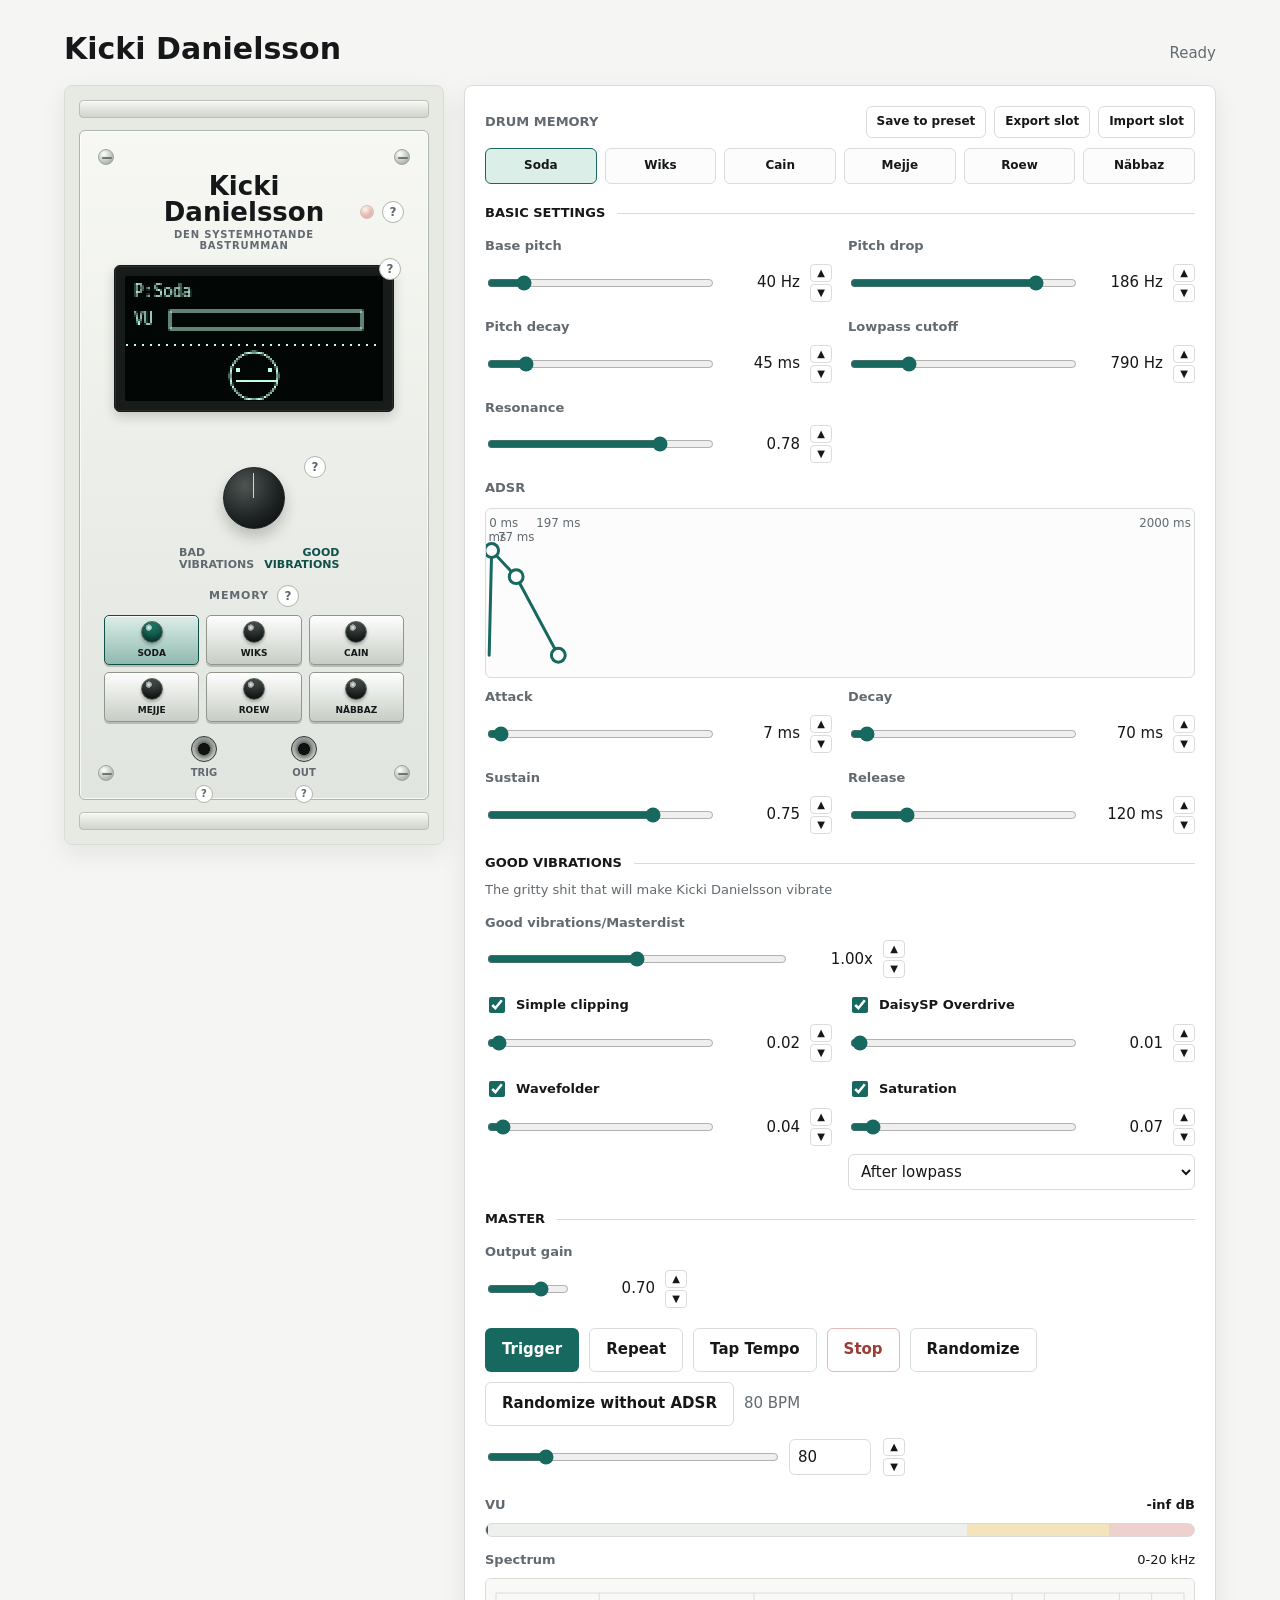
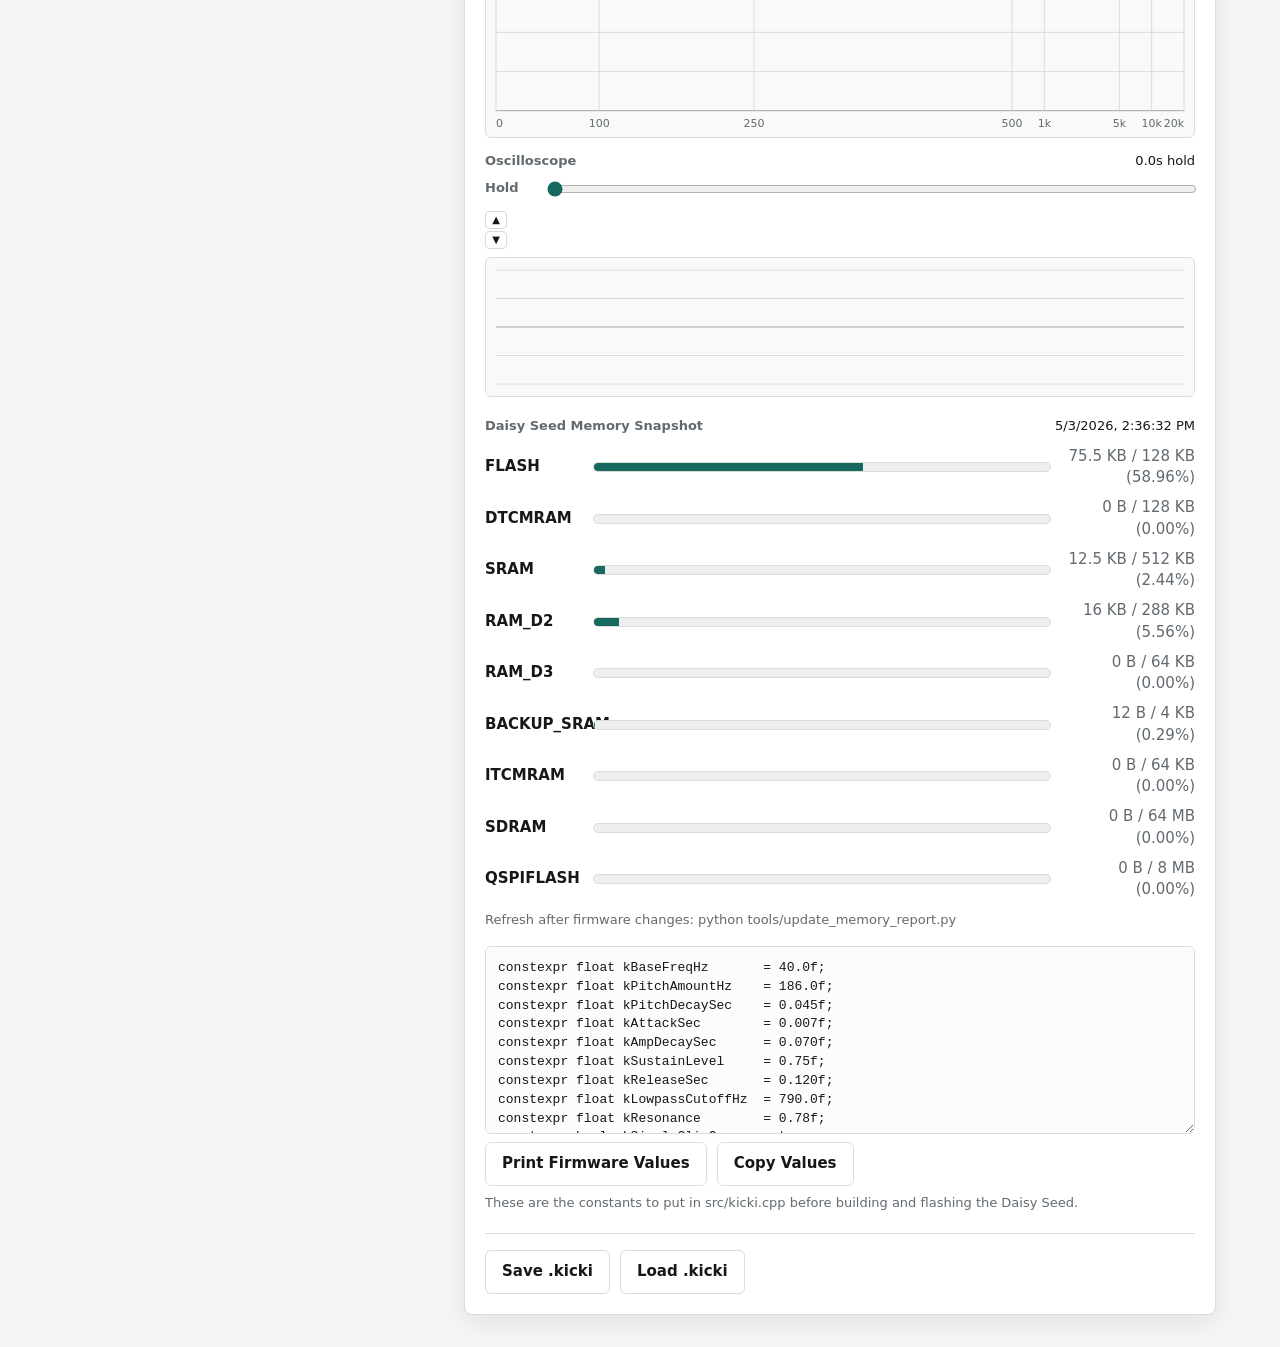
==== commit 38b7af53: "Add rack subtitle and jack help" ====
--- a/preview/kicki/index.html
+++ b/preview/kicki/index.html
@@ -22,9 +22,14 @@
                 <div class="rack-screw rack-screw-top-left"></div>
                 <div class="rack-screw rack-screw-top-right"></div>
                 <div class="rack-title">
-                    <span>Kicki Danielsson</span>
-                    <span class="rack-led" id="rackLed" aria-hidden="true"></span>
-                    <button class="rack-help-button" id="rackLedHelp" type="button" aria-label="Show LED wiring instructions">?</button>
+                    <div class="rack-title-copy">
+                        <span>Kicki Danielsson</span>
+                        <small>Den systemhotande bastrumman</small>
+                    </div>
+                    <div class="rack-title-tools">
+                        <span class="rack-led" id="rackLed" aria-hidden="true"></span>
+                        <button class="rack-help-button" id="rackLedHelp" type="button" aria-label="Show LED wiring instructions">?</button>
+                    </div>
                 </div>
 
                 <div class="rack-oled" aria-label="128 pixel wide monochrome OLED display simulator">
@@ -66,22 +71,16 @@
                     <button class="rack-preset-button" type="button" data-preset-slot="5">Näbbaz</button>
                 </div>
 
-                <div class="jack-row" aria-hidden="true">
+                <div class="jack-row" aria-label="Panel jacks">
                     <div class="jack">
                         <div class="jack-hole"></div>
                         <span>Trig</span>
+                        <button class="rack-help-button jack-help" id="rackTrigHelp" type="button" aria-label="Show trigger input jack wiring instructions">?</button>
                     </div>
                     <div class="jack">
                         <div class="jack-hole"></div>
                         <span>Out</span>
-                    </div>
-                    <div class="jack">
-                        <div class="jack-hole jack-muted"></div>
-                        <span>CV A</span>
-                    </div>
-                    <div class="jack">
-                        <div class="jack-hole jack-muted"></div>
-                        <span>CV B</span>
+                        <button class="rack-help-button jack-help" id="rackOutHelp" type="button" aria-label="Show audio output jack wiring instructions">?</button>
                     </div>
                 </div>
 
@@ -443,6 +442,8 @@
             rackLedHelp: document.querySelector("#rackLedHelp"),
             rackOledHelp: document.querySelector("#rackOledHelp"),
             rackPresetHelp: document.querySelector("#rackPresetHelp"),
+            rackTrigHelp: document.querySelector("#rackTrigHelp"),
+            rackOutHelp: document.querySelector("#rackOutHelp"),
             hardwareModal: document.querySelector("#hardwareModal"),
             hardwareModalBackdrop: document.querySelector("#hardwareModalBackdrop"),
             hardwareModalTitle: document.querySelector("#hardwareModalTitle"),
@@ -705,6 +706,28 @@
                     "The browser OLED is currently visual-only. Firmware still needs an SSD1306 display object, I2C pin config, and a small screen update routine."
                 ],
             },
+            trig: {
+                title: "Trig jack wiring",
+                steps: [
+                    "Parts: one 3.5mm mono jack socket, jumper wires, and a breadboard.",
+                    "Connect the jack sleeve to Daisy Seed GND.",
+                    "Connect the jack tip to a free Daisy Seed digital input pin reserved for trigger input.",
+                    "Use the Daisy internal pull-down or pull-up mode in firmware, matching the trigger circuit you choose.",
+                    "Keep incoming trigger and gate signals within the Daisy Seed 0V to 3V3 input range.",
+                    "The browser Trig jack is currently visual-only. Firmware still needs a GPIO trigger input that calls TriggerKick() on a rising edge."
+                ],
+            },
+            out: {
+                title: "Out jack wiring",
+                steps: [
+                    "Parts: one 3.5mm mono jack socket, jumper wires, and optionally a small series resistor.",
+                    "Connect the jack sleeve to Daisy Seed GND.",
+                    "Connect the jack tip to one Daisy Seed audio output channel.",
+                    "The current firmware writes the same kick signal to both Daisy Seed audio outputs, so either output channel can feed a mono Out jack.",
+                    "Do not connect the output directly to a speaker. Use a mixer, audio interface, amp input, or eurorack output circuit.",
+                    "Keep kOutputGain conservative in src/kicki.cpp if the output clips downstream."
+                ],
+            },
         };
 
         function getAudio() {
@@ -2092,6 +2115,8 @@
         els.rackOledHelp.addEventListener("click", () => openHardwareModal("oled"));
         els.rackMasterDistHelp.addEventListener("click", () => openHardwareModal("masterdist"));
         els.rackPresetHelp.addEventListener("click", () => openHardwareModal("buttons"));
+        els.rackTrigHelp.addEventListener("click", () => openHardwareModal("trig"));
+        els.rackOutHelp.addEventListener("click", () => openHardwareModal("out"));
         els.hardwareModalClose.addEventListener("click", closeHardwareModal);
         els.hardwareModalBackdrop.addEventListener("click", closeHardwareModal);
         document.addEventListener("keydown", (event) => {
--- a/preview/kicki/kicki.css
+++ b/preview/kicki/kicki.css
@@ -101,15 +101,49 @@
 }
 
 .rack-title {
-    display: flex;
-    align-items: center;
-    justify-content: center;
-    gap: 12px;
-    color: var(--text);
+    display: grid;
+    grid-template-columns: minmax(0, 1fr) auto;
+    align-items: center;
+    gap: 10px;
+    color: var(--text);
+    text-align: center;
+}
+
+.rack-title-copy {
+    display: grid;
+    gap: 4px;
+    min-width: 0;
+    padding-left: 34px;
+}
+
+.rack-title-copy span {
     font-size: 26px;
     font-weight: 800;
     line-height: 1;
-    text-align: center;
+}
+
+.rack-title-copy small {
+    color: var(--muted);
+    font-size: 10px;
+    font-weight: 800;
+    letter-spacing: 0.08em;
+    line-height: 1.1;
+    text-transform: uppercase;
+}
+
+.rack-title-tools {
+    display: flex;
+    align-items: center;
+    gap: 8px;
+    justify-self: end;
+}
+
+.rack-title-tools .rack-help-button {
+    flex: 0 0 auto;
+}
+
+.rack-title-tools .rack-led {
+    flex: 0 0 auto;
 }
 
 .rack-led {
@@ -240,9 +274,9 @@
 .jack {
     display: grid;
     justify-items: center;
-    gap: 9px;
-    color: var(--muted);
-    font-size: 12px;
+    gap: 4px;
+    color: var(--muted);
+    font-size: 10px;
     font-weight: 750;
     text-transform: uppercase;
 }
@@ -385,8 +419,17 @@
 
 .jack-row {
     display: grid;
-    grid-template-columns: repeat(4, minmax(0, 1fr));
-    gap: 8px;
+    grid-template-columns: repeat(2, minmax(0, 72px));
+    justify-content: center;
+    gap: 28px;
+}
+
+.jack-help {
+    width: 18px;
+    min-width: 18px;
+    height: 18px;
+    min-height: 18px;
+    font-size: 10px;
 }
 
 .jack-hole {
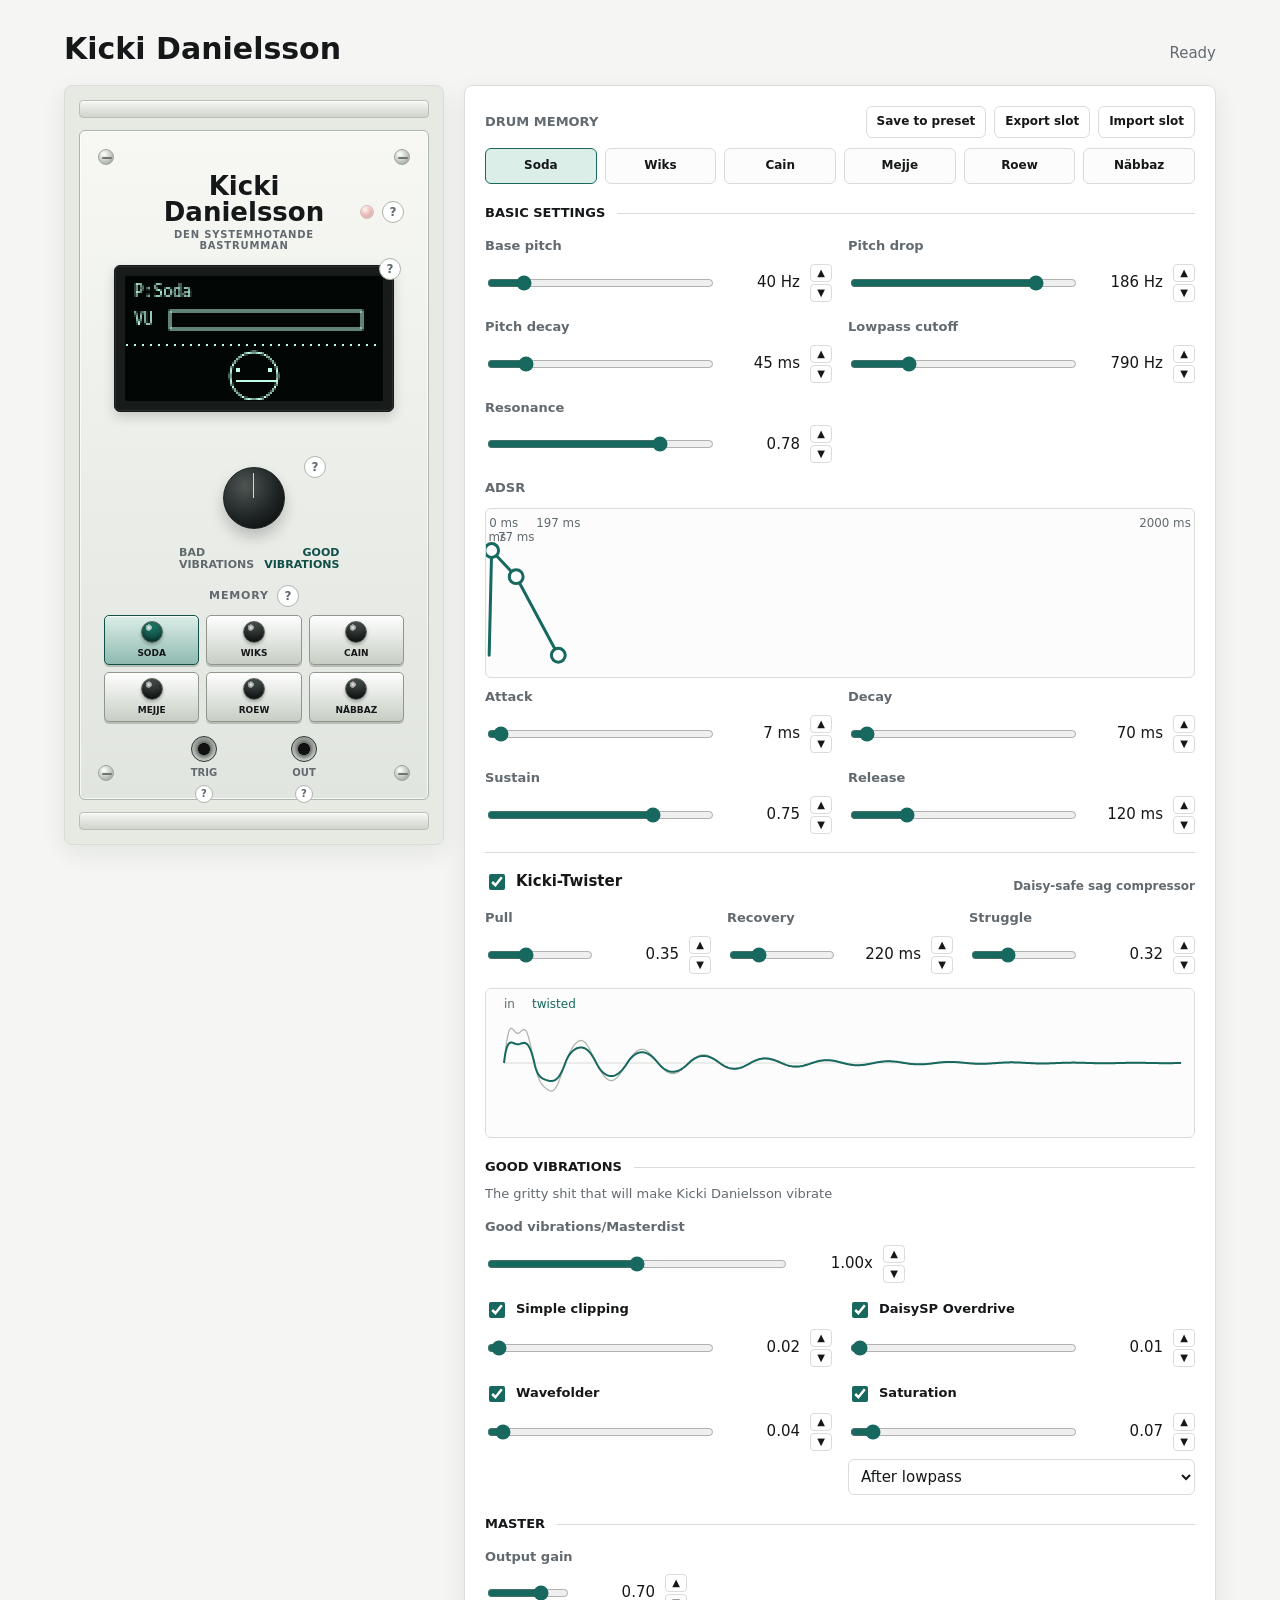
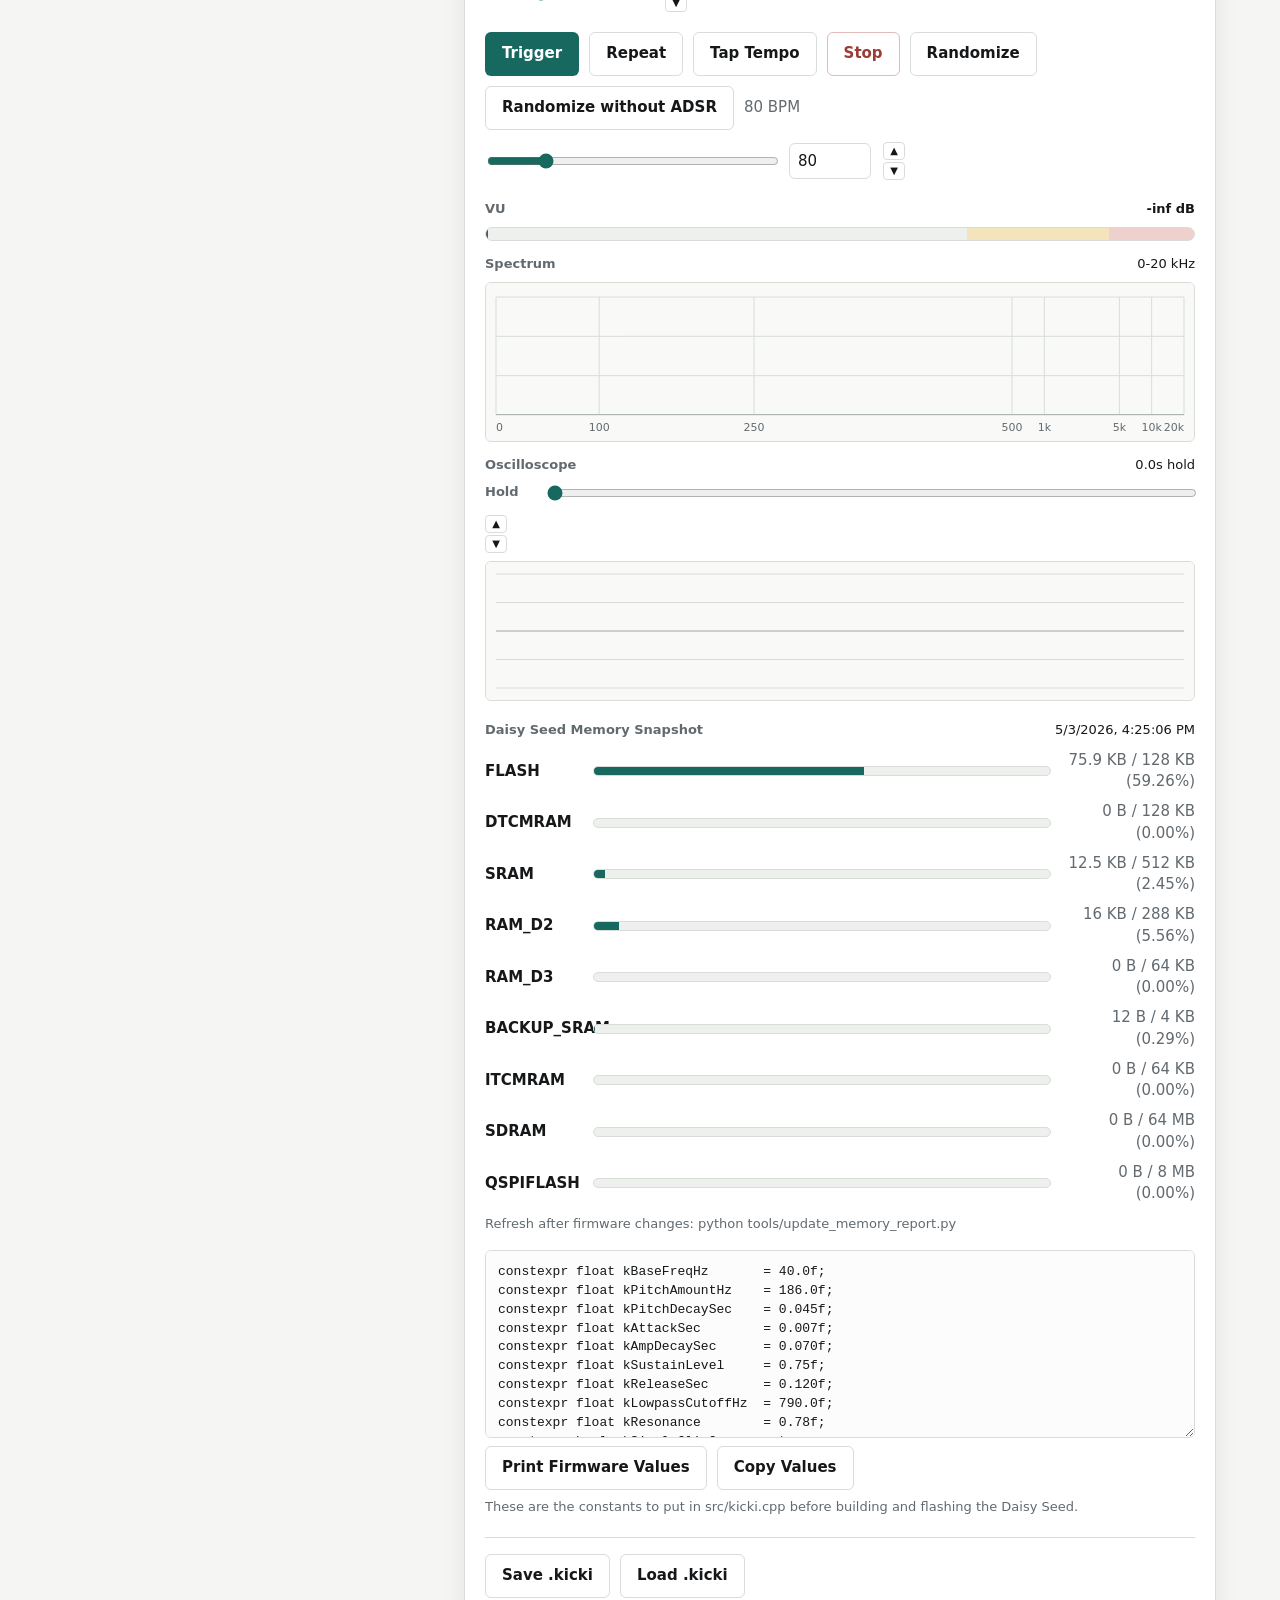
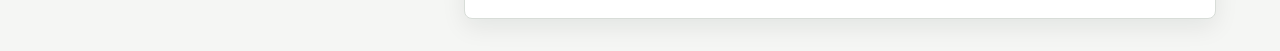
==== commit 0e0500a4: "Add Kicki-Twister compressor" ====
--- a/preview/kicki/index.html
+++ b/preview/kicki/index.html
@@ -202,6 +202,40 @@
                         </div>
                     </div>
                 </div>
+            </div>
+
+            <div class="twister-panel">
+                <div class="twister-header">
+                    <label class="toggle-label" for="twisterOn">
+                        <input id="twisterOn" type="checkbox">
+                        Kicki-Twister
+                    </label>
+                    <span>Daisy-safe sag compressor</span>
+                </div>
+                <div class="twister-controls">
+                    <div class="control">
+                        <label for="twisterPull">Pull</label>
+                        <div class="value-row">
+                            <input id="twisterPull" type="range" min="0" max="1" step="0.01" value="0.35">
+                            <span class="readout" id="twisterPullReadout">0.35</span>
+                        </div>
+                    </div>
+                    <div class="control">
+                        <label for="twisterRecovery">Recovery</label>
+                        <div class="value-row">
+                            <input id="twisterRecovery" type="range" min="0.03" max="0.8" step="0.01" value="0.22">
+                            <span class="readout" id="twisterRecoveryReadout">220 ms</span>
+                        </div>
+                    </div>
+                    <div class="control">
+                        <label for="twisterStruggle">Struggle</label>
+                        <div class="value-row">
+                            <input id="twisterStruggle" type="range" min="0" max="1" step="0.01" value="0.32">
+                            <span class="readout" id="twisterStruggleReadout">0.32</span>
+                        </div>
+                    </div>
+                </div>
+                <canvas class="twister-canvas" id="twisterCanvas" width="720" height="150" aria-label="Kicki-Twister waveform response"></canvas>
             </div>
 
             <div class="section-heading">Good Vibrations</div>
@@ -397,6 +431,9 @@
             cutoff: document.querySelector("#cutoff"),
             resonance: document.querySelector("#resonance"),
             masterDist: document.querySelector("#masterDist"),
+            twisterPull: document.querySelector("#twisterPull"),
+            twisterRecovery: document.querySelector("#twisterRecovery"),
+            twisterStruggle: document.querySelector("#twisterStruggle"),
             simpleClipDrive: document.querySelector("#simpleClipDrive"),
             overdriveDrive: document.querySelector("#overdriveDrive"),
             wavefolderDrive: document.querySelector("#wavefolderDrive"),
@@ -407,6 +444,7 @@
         };
 
         const toggles = {
+            twisterOn: document.querySelector("#twisterOn"),
             simpleClipOn: document.querySelector("#simpleClipOn"),
             overdriveOn: document.querySelector("#overdriveOn"),
             wavefolderOn: document.querySelector("#wavefolderOn"),
@@ -434,6 +472,7 @@
             rackOledCanvas: document.querySelector("#rackOledCanvas"),
             spectrumCanvas: document.querySelector("#spectrumCanvas"),
             scopeCanvas: document.querySelector("#scopeCanvas"),
+            twisterCanvas: document.querySelector("#twisterCanvas"),
             scopeHold: document.querySelector("#scopeHold"),
             scopeHoldReadout: document.querySelector("#scopeHoldReadout"),
             rackMasterDistKnob: document.querySelector("#rackMasterDistKnob"),
@@ -487,6 +526,9 @@
             "cutoff",
             "resonance",
             "masterDist",
+            "twisterPull",
+            "twisterRecovery",
+            "twisterStruggle",
             "simpleClipDrive",
             "overdriveDrive",
             "wavefolderDrive",
@@ -524,6 +566,10 @@
                     saturationOn: true,
                     saturationPost: true,
                     saturationDrive: 0.07,
+                    twisterOn: true,
+                    twisterPull: 0.35,
+                    twisterRecovery: 0.22,
+                    twisterStruggle: 0.32,
                     gain: 0.7,
                     bpm: 80,
                 },
@@ -550,6 +596,10 @@
                     saturationOn: true,
                     saturationPost: false,
                     saturationDrive: 0.14,
+                    twisterOn: true,
+                    twisterPull: 0.28,
+                    twisterRecovery: 0.18,
+                    twisterStruggle: 0.24,
                     gain: 0.68,
                     bpm: 92,
                 },
@@ -576,6 +626,10 @@
                     saturationOn: true,
                     saturationPost: true,
                     saturationDrive: 0.18,
+                    twisterOn: true,
+                    twisterPull: 0.48,
+                    twisterRecovery: 0.16,
+                    twisterStruggle: 0.52,
                     gain: 0.62,
                     bpm: 128,
                 },
@@ -602,6 +656,10 @@
                     saturationOn: true,
                     saturationPost: true,
                     saturationDrive: 0.05,
+                    twisterOn: false,
+                    twisterPull: 0.22,
+                    twisterRecovery: 0.36,
+                    twisterStruggle: 0.14,
                     gain: 0.72,
                     bpm: 72,
                 },
@@ -628,6 +686,10 @@
                     saturationOn: true,
                     saturationPost: false,
                     saturationDrive: 0.2,
+                    twisterOn: true,
+                    twisterPull: 0.42,
+                    twisterRecovery: 0.31,
+                    twisterStruggle: 0.38,
                     gain: 0.64,
                     bpm: 105,
                 },
@@ -654,6 +716,10 @@
                     saturationOn: false,
                     saturationPost: true,
                     saturationDrive: 0.1,
+                    twisterOn: true,
+                    twisterPull: 0.55,
+                    twisterRecovery: 0.09,
+                    twisterStruggle: 0.68,
                     gain: 0.55,
                     bpm: 150,
                 },
@@ -1119,6 +1185,10 @@
                 cutoff: value("cutoff"),
                 resonance: value("resonance"),
                 masterDist: value("masterDist"),
+                twisterOn: checked("twisterOn"),
+                twisterPull: value("twisterPull"),
+                twisterRecovery: value("twisterRecovery"),
+                twisterStruggle: value("twisterStruggle"),
                 simpleClipOn: checked("simpleClipOn"),
                 simpleClipDrive: value("simpleClipDrive"),
                 overdriveOn: checked("overdriveOn"),
@@ -1178,6 +1248,9 @@
                 cutoff: "cutoff",
                 resonance: "resonance",
                 masterDist: "masterDist",
+                twisterPull: "twisterPull",
+                twisterRecovery: "twisterRecovery",
+                twisterStruggle: "twisterStruggle",
                 simpleClipDrive: "simpleClipDrive",
                 overdriveDrive: "overdriveDrive",
                 wavefolderDrive: "wavefolderDrive",
@@ -1453,6 +1526,10 @@
                 "constexpr bool  kSaturationOn     = " + String(settings.saturationOn) + ";",
                 "constexpr bool  kSaturationPost   = " + String(settings.saturationPost) + ";",
                 "constexpr float kSaturationDrive  = " + settings.saturationDrive.toFixed(2) + "f;",
+                "constexpr bool  kTwisterOn        = " + String(settings.twisterOn) + ";",
+                "constexpr float kTwisterPull      = " + settings.twisterPull.toFixed(2) + "f;",
+                "constexpr float kTwisterRecoverySec = " + settings.twisterRecovery.toFixed(3) + "f;",
+                "constexpr float kTwisterStruggle  = " + settings.twisterStruggle.toFixed(2) + "f;",
                 "constexpr float kOutputGain       = " + settings.gain.toFixed(2) + "f;",
             ].join("\n");
         }
@@ -1492,6 +1569,9 @@
             document.querySelector("#cutoffReadout").textContent = `${value("cutoff").toFixed(0)} Hz`;
             document.querySelector("#resonanceReadout").textContent = value("resonance").toFixed(2);
             document.querySelector("#masterDistReadout").textContent = `${value("masterDist").toFixed(2)}x`;
+            document.querySelector("#twisterPullReadout").textContent = value("twisterPull").toFixed(2);
+            document.querySelector("#twisterRecoveryReadout").textContent = `${Math.round(value("twisterRecovery") * 1000)} ms`;
+            document.querySelector("#twisterStruggleReadout").textContent = value("twisterStruggle").toFixed(2);
             document.querySelector("#simpleClipDriveReadout").textContent = value("simpleClipDrive").toFixed(2);
             document.querySelector("#overdriveDriveReadout").textContent = value("overdriveDrive").toFixed(2);
             document.querySelector("#wavefolderDriveReadout").textContent = value("wavefolderDrive").toFixed(2);
@@ -1500,6 +1580,7 @@
             els.tempoReadout.textContent = `${bpmFromRepeatMs()} BPM`;
             updateRackMasterDistKnob();
             drawRackOled();
+            drawTwisterWaveform();
             els.saturationPosition.disabled = !checked("saturationOn");
             updateAdsrGraph();
         }
@@ -1897,6 +1978,109 @@
             return Math.sin(sig * (1 + drive * 8) * Math.PI * 0.5);
         }
 
+        function twisterSample(sig, settings, sampleRate, twister) {
+            if(!settings.twisterOn) {
+                return sig;
+            }
+
+            const level = Math.abs(sig);
+            const attackCoeff = twister.attackCoeff ?? Math.exp(-1 / (0.003 * sampleRate));
+            const releaseCoeff = twister.releaseCoeff ?? Math.exp(-1 / (settings.twisterRecovery * sampleRate));
+            const coeff = level > twister.env ? attackCoeff : releaseCoeff;
+            twister.env = coeff * twister.env + (1 - coeff) * level;
+
+            const over = clamp((twister.env - 0.18) / 0.82, 0, 1);
+            const targetSag = over * settings.twisterPull * 0.55;
+            const sagRate = targetSag > twister.sag ? 0.18 : (1 - releaseCoeff);
+            twister.sag += (targetSag - twister.sag) * sagRate;
+
+            const strain = settings.twisterStruggle * twister.sag;
+            const strained = saturate(sig + Math.sin(sig * 24) * strain * 0.025, strain * 0.35);
+            return strained * (1 - twister.sag);
+        }
+
+        function drawTwisterWaveform() {
+            const canvas = els.twisterCanvas;
+            const ctx = canvas.getContext("2d");
+            const pixelRatio = window.devicePixelRatio || 1;
+            const width = Math.max(320, Math.floor(canvas.clientWidth));
+            const height = Math.max(120, Math.floor(canvas.clientHeight));
+            const scaledWidth = Math.floor(width * pixelRatio);
+            const scaledHeight = Math.floor(height * pixelRatio);
+
+            if(canvas.width !== scaledWidth || canvas.height !== scaledHeight) {
+                canvas.width = scaledWidth;
+                canvas.height = scaledHeight;
+            }
+
+            ctx.setTransform(pixelRatio, 0, 0, pixelRatio, 0, 0);
+            ctx.clearRect(0, 0, width, height);
+            ctx.fillStyle = "#fbfcfb";
+            ctx.fillRect(0, 0, width, height);
+
+            const settings = currentSettings();
+            const sampleRate = 48000;
+            const centerY = Math.round(height * 0.5);
+            const amp = height * 0.34;
+            const plotLeft = 18;
+            const plotRight = 12;
+            const plotWidth = width - plotLeft - plotRight;
+            const twister = {
+                env: 0,
+                sag: 0,
+                attackCoeff: Math.exp(-1 / (0.003 * sampleRate)),
+                releaseCoeff: Math.exp(-1 / (settings.twisterRecovery * sampleRate)),
+            };
+            const previewSettings = { ...settings, twisterOn: true };
+            const raw = [];
+            const processed = [];
+
+            for(let x = 0; x < plotWidth; x++) {
+                const t = x / plotWidth;
+                const hit = Math.exp(-t * 5.6);
+                const body = Math.sin(t * Math.PI * 22) * hit;
+                const click = Math.sin(t * Math.PI * 70) * Math.exp(-t * 30) * 0.35;
+                const sig = (body + click) * (0.75 + settings.twisterPull * 0.28);
+                raw.push(sig);
+                processed.push(twisterSample(sig, previewSettings, sampleRate, twister));
+            }
+
+            ctx.strokeStyle = "#d8ddd8";
+            ctx.lineWidth = 1;
+            ctx.beginPath();
+            ctx.moveTo(plotLeft, centerY);
+            ctx.lineTo(width - plotRight, centerY);
+            ctx.stroke();
+
+            drawWavePath(ctx, raw, plotLeft, centerY, amp, "#aeb5ac", 1.25);
+            drawWavePath(ctx, processed, plotLeft, centerY, amp, "#17685e", 2);
+
+            ctx.fillStyle = "#626a70";
+            ctx.font = "12px system-ui, sans-serif";
+            ctx.textBaseline = "top";
+            ctx.fillText("in", plotLeft, 10);
+            ctx.fillStyle = "#17685e";
+            ctx.fillText("twisted", plotLeft + 28, 10);
+        }
+
+        function drawWavePath(ctx, data, left, centerY, amp, color, lineWidth) {
+            ctx.strokeStyle = color;
+            ctx.lineWidth = lineWidth;
+            ctx.beginPath();
+
+            data.forEach((sample, index) => {
+                const x = left + index;
+                const y = centerY - sample * amp;
+                if(index === 0) {
+                    ctx.moveTo(x, y);
+                } else {
+                    ctx.lineTo(x, y);
+                }
+            });
+
+            ctx.stroke();
+        }
+
         function effectiveDistDrive(settings, drive) {
             return clamp(drive * settings.masterDist, 0, 1);
         }
@@ -1960,6 +2144,12 @@
             const releaseSamples = Math.max(1, Math.round(settings.release * sampleRate));
             const decayEnd = attackSamples + decaySamples;
             const releaseEnd = decayEnd + releaseSamples;
+            const twister = {
+                env: 0,
+                sag: 0,
+                attackCoeff: Math.exp(-1 / (0.003 * sampleRate)),
+                releaseCoeff: Math.exp(-1 / (settings.twisterRecovery * sampleRate)),
+            };
 
             let pitchEnv = 1;
             let phase = 0;
@@ -1988,6 +2178,8 @@
                     sig = saturate(sig, effectiveDistDrive(settings, settings.saturationDrive));
                 }
 
+                sig = twisterSample(sig, settings, sampleRate, twister);
+
                 data[i] = sig * settings.gain;
                 pitchEnv *= pitchDecay;
             }
@@ -2082,6 +2274,7 @@
         controls.bpmNumber.addEventListener("input", () => setBpm(value("bpmNumber")));
         window.addEventListener("resize", () => {
             updateAdsrGraph();
+            drawTwisterWaveform();
             drawSpectrumAnalyzer();
             drawOscilloscope();
         });
--- a/preview/kicki/kicki.css
+++ b/preview/kicki/kicki.css
@@ -712,6 +712,48 @@
     gap: 16px;
 }
 
+.twister-panel {
+    display: grid;
+    gap: 14px;
+    margin-top: 18px;
+    padding-top: 18px;
+    border-top: 1px solid var(--line);
+}
+
+.twister-header {
+    display: flex;
+    align-items: baseline;
+    justify-content: space-between;
+    gap: 16px;
+}
+
+.twister-header .toggle-label {
+    font-size: 15px;
+    font-weight: 800;
+}
+
+.twister-header span {
+    color: var(--muted);
+    font-size: 12px;
+    font-weight: 650;
+    text-align: right;
+}
+
+.twister-controls {
+    display: grid;
+    grid-template-columns: repeat(3, minmax(0, 1fr));
+    gap: 16px;
+}
+
+.twister-canvas {
+    display: block;
+    width: 100%;
+    height: 150px;
+    border: 1px solid var(--line);
+    border-radius: 6px;
+    background: #fbfcfb;
+}
+
 .actions {
     display: flex;
     flex-wrap: wrap;
@@ -1106,6 +1148,19 @@
         grid-template-columns: 1fr;
     }
 
+    .twister-header {
+        align-items: start;
+        flex-direction: column;
+    }
+
+    .twister-header span {
+        text-align: left;
+    }
+
+    .twister-controls {
+        grid-template-columns: 1fr;
+    }
+
     .rack-grid {
         grid-template-columns: repeat(2, minmax(0, 1fr));
     }
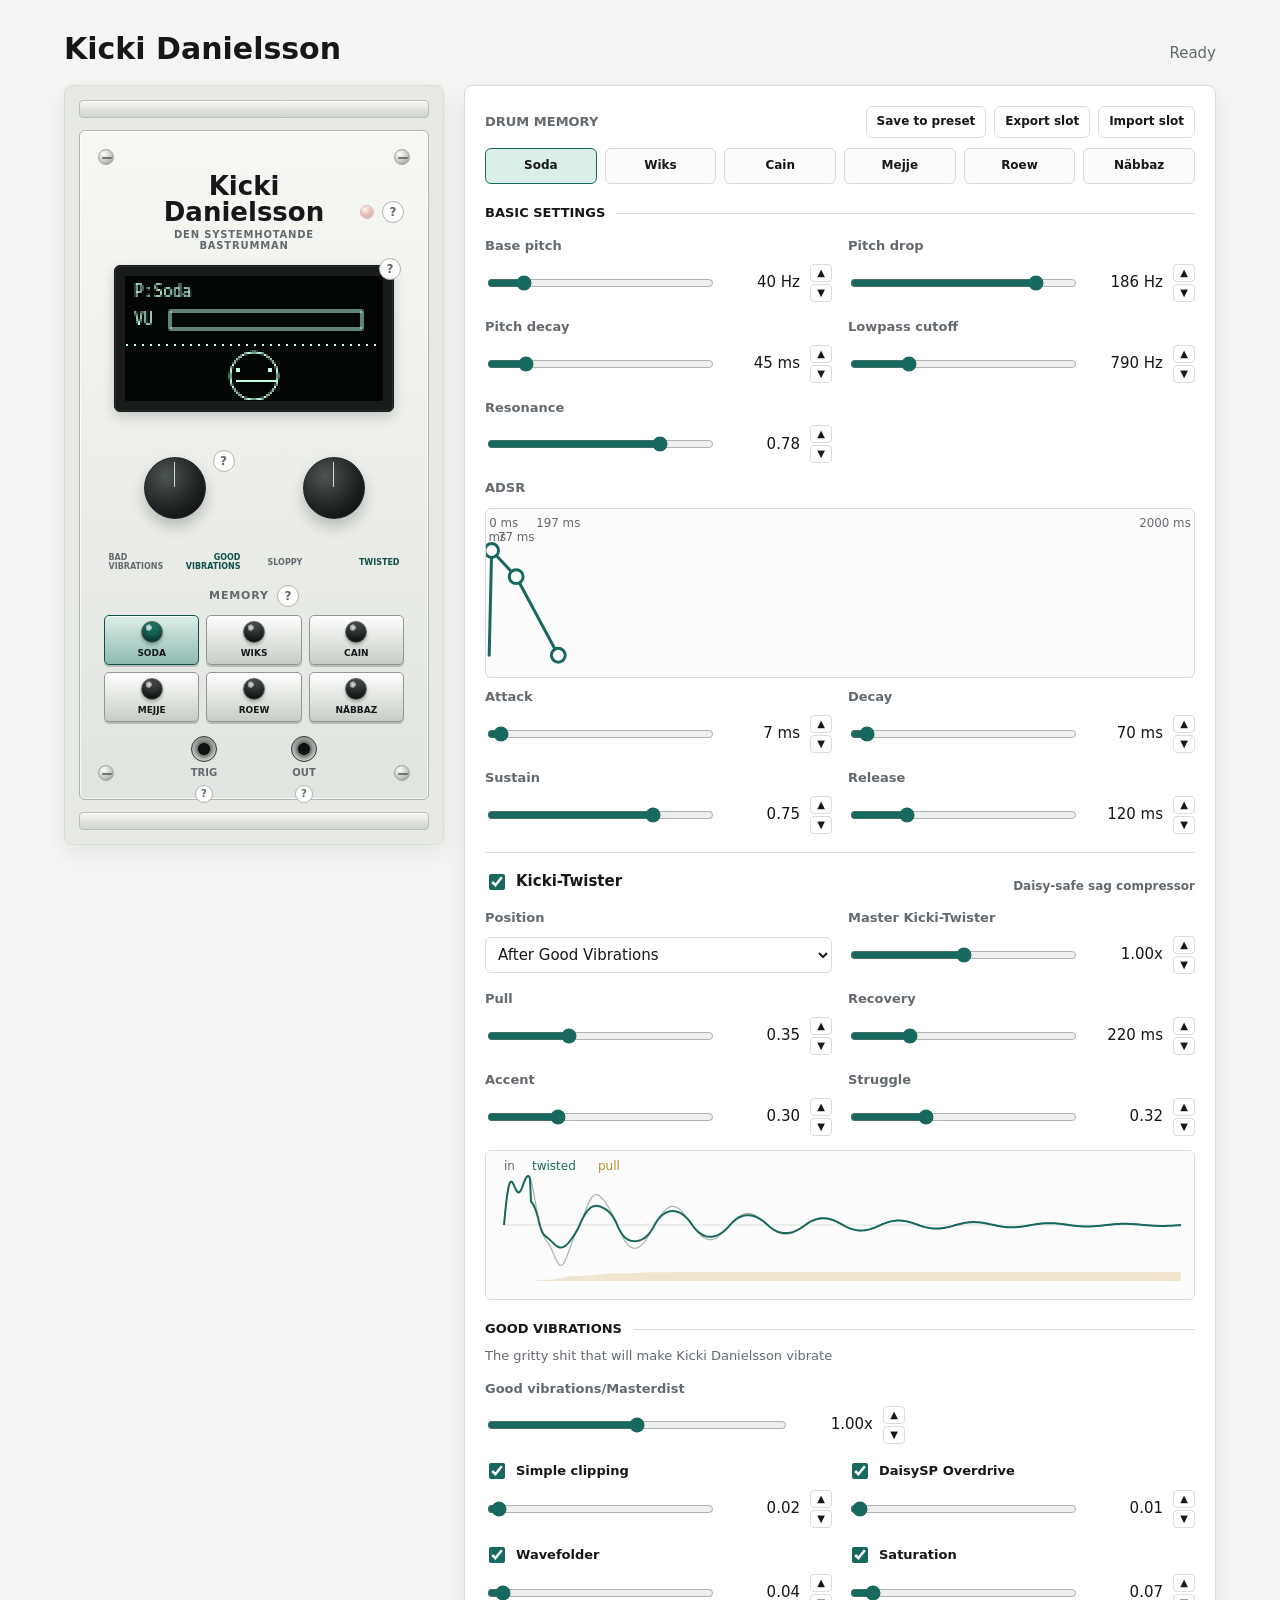
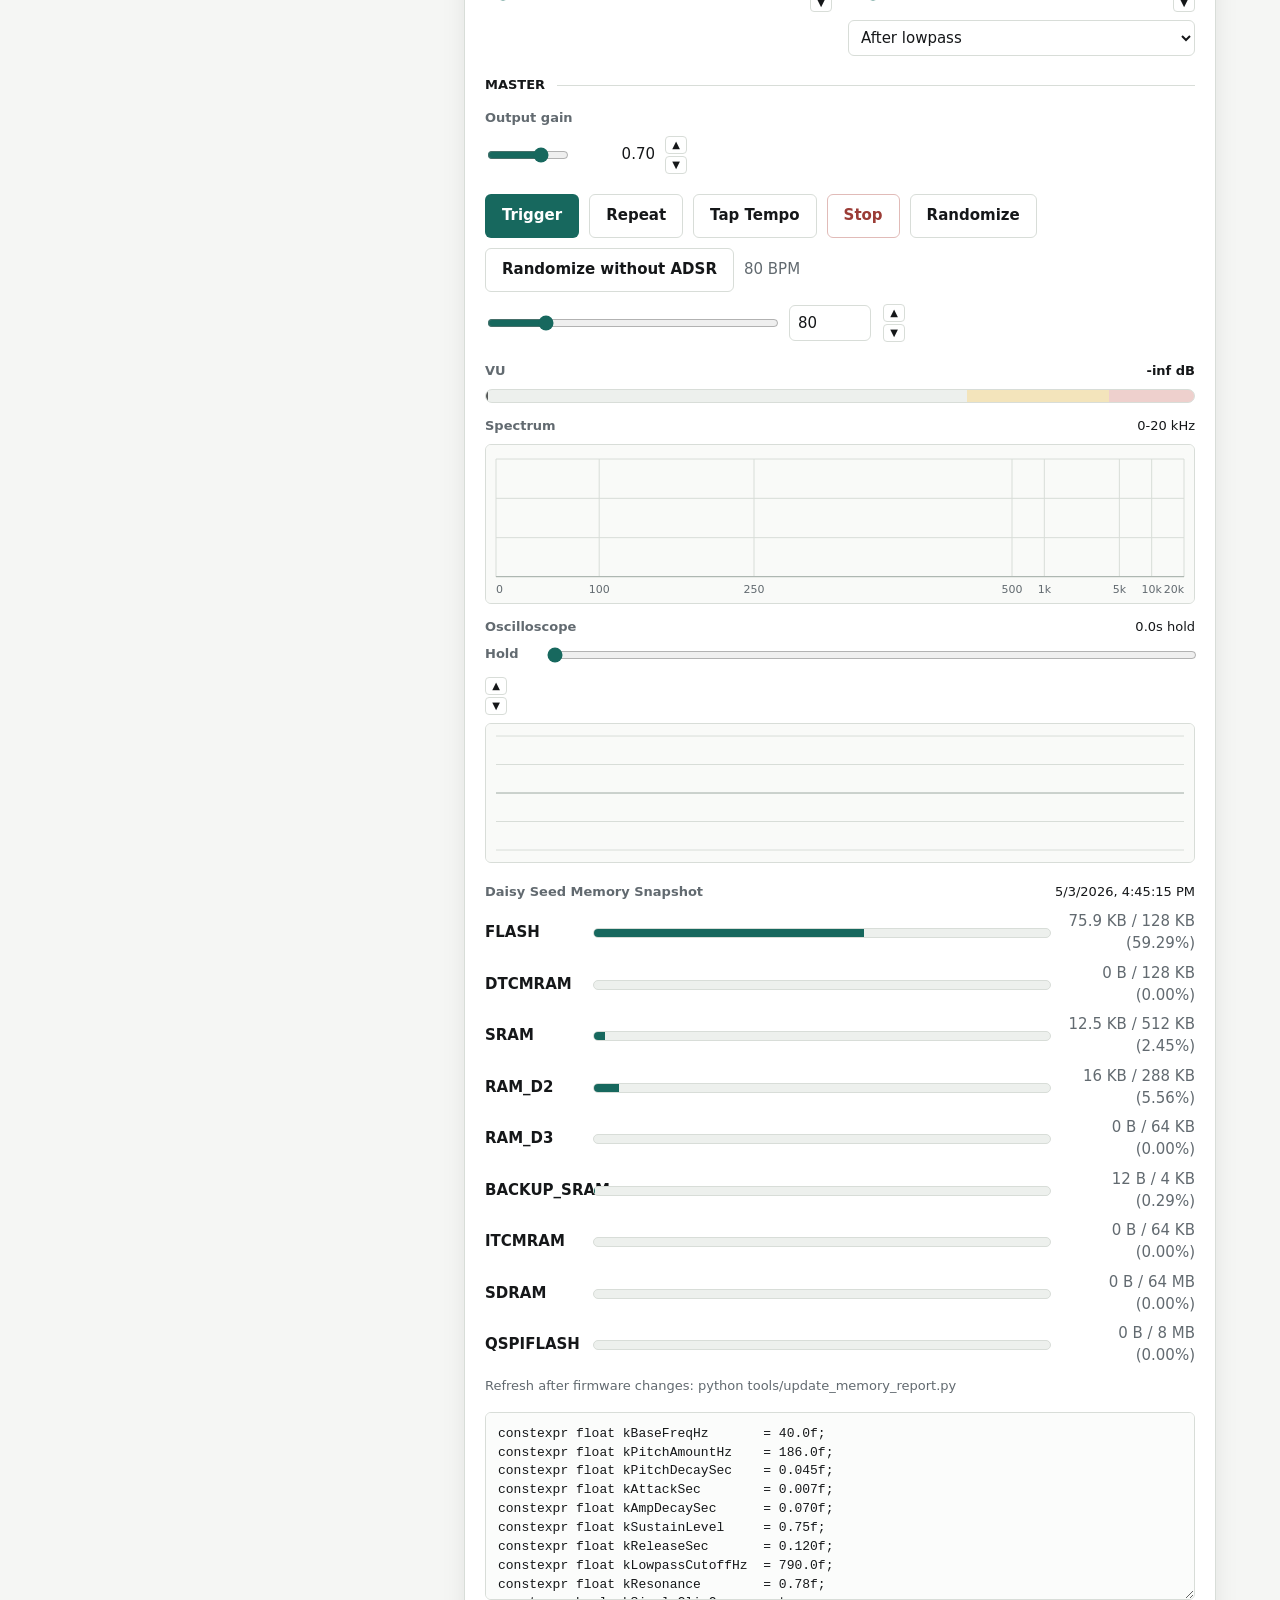
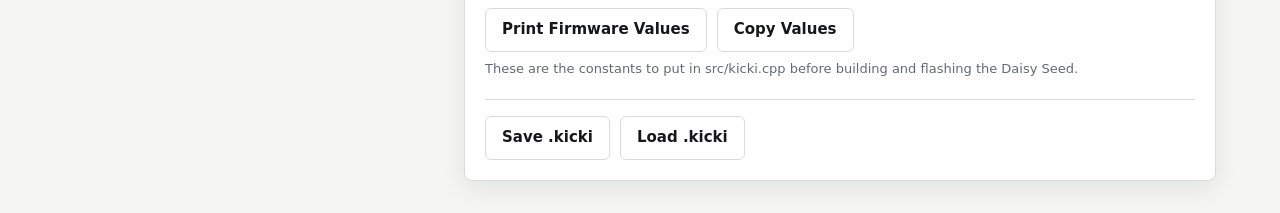
==== commit f728a0ed: "sloppy" ====
--- a/preview/kicki/index.html
+++ b/preview/kicki/index.html
@@ -54,6 +54,23 @@
                         <div class="rack-vibration-row" aria-hidden="true">
                             <span>Bad vibrations</span>
                             <span>Good vibrations</span>
+                        </div>
+                    </div>
+                    <div class="rack-control rack-mastertwister">
+                        <div class="rack-knob-scale" aria-hidden="true"></div>
+                        <div
+                            class="rack-knob"
+                            id="rackTwisterKnob"
+                            role="slider"
+                            tabindex="0"
+                            aria-label="Master Kicki-Twister"
+                            aria-valuemin="0"
+                            aria-valuemax="2"
+                            aria-valuenow="1"
+                        ></div>
+                        <div class="rack-vibration-row" aria-hidden="true">
+                            <span>Sloppy</span>
+                            <span>Twisted</span>
                         </div>
                     </div>
                 </div>
@@ -213,6 +230,20 @@
                     <span>Daisy-safe sag compressor</span>
                 </div>
                 <div class="twister-controls">
+                    <div class="control twister-position-control">
+                        <label for="twisterPosition">Position</label>
+                        <select id="twisterPosition">
+                            <option value="pre">Before Good Vibrations</option>
+                            <option value="post" selected>After Good Vibrations</option>
+                        </select>
+                    </div>
+                    <div class="control">
+                        <label for="masterTwister">Master Kicki-Twister</label>
+                        <div class="value-row">
+                            <input id="masterTwister" type="range" min="0" max="2" step="0.01" value="1">
+                            <span class="readout" id="masterTwisterReadout">1.00x</span>
+                        </div>
+                    </div>
                     <div class="control">
                         <label for="twisterPull">Pull</label>
                         <div class="value-row">
@@ -225,6 +256,13 @@
                         <div class="value-row">
                             <input id="twisterRecovery" type="range" min="0.03" max="0.8" step="0.01" value="0.22">
                             <span class="readout" id="twisterRecoveryReadout">220 ms</span>
+                        </div>
+                    </div>
+                    <div class="control">
+                        <label for="twisterAccent">Accent</label>
+                        <div class="value-row">
+                            <input id="twisterAccent" type="range" min="0" max="1" step="0.01" value="0.30">
+                            <span class="readout" id="twisterAccentReadout">0.30</span>
                         </div>
                     </div>
                     <div class="control">
@@ -431,8 +469,10 @@
             cutoff: document.querySelector("#cutoff"),
             resonance: document.querySelector("#resonance"),
             masterDist: document.querySelector("#masterDist"),
+            masterTwister: document.querySelector("#masterTwister"),
             twisterPull: document.querySelector("#twisterPull"),
             twisterRecovery: document.querySelector("#twisterRecovery"),
+            twisterAccent: document.querySelector("#twisterAccent"),
             twisterStruggle: document.querySelector("#twisterStruggle"),
             simpleClipDrive: document.querySelector("#simpleClipDrive"),
             overdriveDrive: document.querySelector("#overdriveDrive"),
@@ -476,6 +516,7 @@
             scopeHold: document.querySelector("#scopeHold"),
             scopeHoldReadout: document.querySelector("#scopeHoldReadout"),
             rackMasterDistKnob: document.querySelector("#rackMasterDistKnob"),
+            rackTwisterKnob: document.querySelector("#rackTwisterKnob"),
             rackMasterDistHelp: document.querySelector("#rackMasterDistHelp"),
             rackLed: document.querySelector("#rackLed"),
             rackLedHelp: document.querySelector("#rackLedHelp"),
@@ -496,6 +537,7 @@
             memoryGrid: document.querySelector("#memoryGrid"),
             memoryTime: document.querySelector("#memoryTime"),
             saturationPosition: document.querySelector("#saturationPosition"),
+            twisterPosition: document.querySelector("#twisterPosition"),
             adsrGraph: document.querySelector("#adsrGraph"),
             adsrLine: document.querySelector("#adsrLine"),
             adsrAttackHandle: document.querySelector("#adsrAttackHandle"),
@@ -526,8 +568,10 @@
             "cutoff",
             "resonance",
             "masterDist",
+            "masterTwister",
             "twisterPull",
             "twisterRecovery",
+            "twisterAccent",
             "twisterStruggle",
             "simpleClipDrive",
             "overdriveDrive",
@@ -557,6 +601,7 @@
                     cutoff: 790,
                     resonance: 0.78,
                     masterDist: 1,
+                    masterTwister: 1,
                     simpleClipOn: true,
                     simpleClipDrive: 0.02,
                     overdriveOn: true,
@@ -566,9 +611,11 @@
                     saturationOn: true,
                     saturationPost: true,
                     saturationDrive: 0.07,
+                    twisterPost: true,
                     twisterOn: true,
                     twisterPull: 0.35,
                     twisterRecovery: 0.22,
+                    twisterAccent: 0.3,
                     twisterStruggle: 0.32,
                     gain: 0.7,
                     bpm: 80,
@@ -587,6 +634,7 @@
                     cutoff: 960,
                     resonance: 0.52,
                     masterDist: 0.85,
+                    masterTwister: 0.85,
                     simpleClipOn: true,
                     simpleClipDrive: 0.08,
                     overdriveOn: false,
@@ -596,9 +644,11 @@
                     saturationOn: true,
                     saturationPost: false,
                     saturationDrive: 0.14,
+                    twisterPost: true,
                     twisterOn: true,
                     twisterPull: 0.28,
                     twisterRecovery: 0.18,
+                    twisterAccent: 0.24,
                     twisterStruggle: 0.24,
                     gain: 0.68,
                     bpm: 92,
@@ -617,6 +667,7 @@
                     cutoff: 1450,
                     resonance: 0.68,
                     masterDist: 1.45,
+                    masterTwister: 1.35,
                     simpleClipOn: true,
                     simpleClipDrive: 0.24,
                     overdriveOn: true,
@@ -626,9 +677,11 @@
                     saturationOn: true,
                     saturationPost: true,
                     saturationDrive: 0.18,
+                    twisterPost: false,
                     twisterOn: true,
                     twisterPull: 0.48,
                     twisterRecovery: 0.16,
+                    twisterAccent: 0.46,
                     twisterStruggle: 0.52,
                     gain: 0.62,
                     bpm: 128,
@@ -647,6 +700,7 @@
                     cutoff: 520,
                     resonance: 0.44,
                     masterDist: 0.42,
+                    masterTwister: 0,
                     simpleClipOn: false,
                     simpleClipDrive: 0.06,
                     overdriveOn: false,
@@ -656,9 +710,11 @@
                     saturationOn: true,
                     saturationPost: true,
                     saturationDrive: 0.05,
+                    twisterPost: true,
                     twisterOn: false,
                     twisterPull: 0.22,
                     twisterRecovery: 0.36,
+                    twisterAccent: 0.18,
                     twisterStruggle: 0.14,
                     gain: 0.72,
                     bpm: 72,
@@ -677,6 +733,7 @@
                     cutoff: 680,
                     resonance: 0.82,
                     masterDist: 1.15,
+                    masterTwister: 1.1,
                     simpleClipOn: false,
                     simpleClipDrive: 0.12,
                     overdriveOn: true,
@@ -686,9 +743,11 @@
                     saturationOn: true,
                     saturationPost: false,
                     saturationDrive: 0.2,
+                    twisterPost: false,
                     twisterOn: true,
                     twisterPull: 0.42,
                     twisterRecovery: 0.31,
+                    twisterAccent: 0.34,
                     twisterStruggle: 0.38,
                     gain: 0.64,
                     bpm: 105,
@@ -707,6 +766,7 @@
                     cutoff: 2300,
                     resonance: 0.28,
                     masterDist: 1.8,
+                    masterTwister: 1.6,
                     simpleClipOn: true,
                     simpleClipDrive: 0.32,
                     overdriveOn: true,
@@ -716,9 +776,11 @@
                     saturationOn: false,
                     saturationPost: true,
                     saturationDrive: 0.1,
+                    twisterPost: true,
                     twisterOn: true,
                     twisterPull: 0.55,
                     twisterRecovery: 0.09,
+                    twisterAccent: 0.62,
                     twisterStruggle: 0.68,
                     gain: 0.55,
                     bpm: 150,
@@ -1185,9 +1247,12 @@
                 cutoff: value("cutoff"),
                 resonance: value("resonance"),
                 masterDist: value("masterDist"),
+                masterTwister: value("masterTwister"),
                 twisterOn: checked("twisterOn"),
+                twisterPost: els.twisterPosition.value === "post",
                 twisterPull: value("twisterPull"),
                 twisterRecovery: value("twisterRecovery"),
+                twisterAccent: value("twisterAccent"),
                 twisterStruggle: value("twisterStruggle"),
                 simpleClipOn: checked("simpleClipOn"),
                 simpleClipDrive: value("simpleClipDrive"),
@@ -1248,8 +1313,10 @@
                 cutoff: "cutoff",
                 resonance: "resonance",
                 masterDist: "masterDist",
+                masterTwister: "masterTwister",
                 twisterPull: "twisterPull",
                 twisterRecovery: "twisterRecovery",
+                twisterAccent: "twisterAccent",
                 twisterStruggle: "twisterStruggle",
                 simpleClipDrive: "simpleClipDrive",
                 overdriveDrive: "overdriveDrive",
@@ -1276,6 +1343,10 @@
 
             if(typeof settings.saturationPost === "boolean") {
                 els.saturationPosition.value = settings.saturationPost ? "post" : "pre";
+            }
+
+            if(typeof settings.twisterPost === "boolean") {
+                els.twisterPosition.value = settings.twisterPost ? "post" : "pre";
             }
 
             state.distMaster = value("masterDist");
@@ -1527,8 +1598,11 @@
                 "constexpr bool  kSaturationPost   = " + String(settings.saturationPost) + ";",
                 "constexpr float kSaturationDrive  = " + settings.saturationDrive.toFixed(2) + "f;",
                 "constexpr bool  kTwisterOn        = " + String(settings.twisterOn) + ";",
+                "constexpr bool  kTwisterPost      = " + String(settings.twisterPost) + ";",
+                "constexpr float kTwisterMaster    = " + settings.masterTwister.toFixed(2) + "f;",
                 "constexpr float kTwisterPull      = " + settings.twisterPull.toFixed(2) + "f;",
                 "constexpr float kTwisterRecoverySec = " + settings.twisterRecovery.toFixed(3) + "f;",
+                "constexpr float kTwisterAccent    = " + settings.twisterAccent.toFixed(2) + "f;",
                 "constexpr float kTwisterStruggle  = " + settings.twisterStruggle.toFixed(2) + "f;",
                 "constexpr float kOutputGain       = " + settings.gain.toFixed(2) + "f;",
             ].join("\n");
@@ -1569,8 +1643,10 @@
             document.querySelector("#cutoffReadout").textContent = `${value("cutoff").toFixed(0)} Hz`;
             document.querySelector("#resonanceReadout").textContent = value("resonance").toFixed(2);
             document.querySelector("#masterDistReadout").textContent = `${value("masterDist").toFixed(2)}x`;
+            document.querySelector("#masterTwisterReadout").textContent = `${value("masterTwister").toFixed(2)}x`;
             document.querySelector("#twisterPullReadout").textContent = value("twisterPull").toFixed(2);
             document.querySelector("#twisterRecoveryReadout").textContent = `${Math.round(value("twisterRecovery") * 1000)} ms`;
+            document.querySelector("#twisterAccentReadout").textContent = value("twisterAccent").toFixed(2);
             document.querySelector("#twisterStruggleReadout").textContent = value("twisterStruggle").toFixed(2);
             document.querySelector("#simpleClipDriveReadout").textContent = value("simpleClipDrive").toFixed(2);
             document.querySelector("#overdriveDriveReadout").textContent = value("overdriveDrive").toFixed(2);
@@ -1579,65 +1655,75 @@
             document.querySelector("#gainReadout").textContent = value("gain").toFixed(2);
             els.tempoReadout.textContent = `${bpmFromRepeatMs()} BPM`;
             updateRackMasterDistKnob();
+            updateRackTwisterKnob();
             drawRackOled();
             drawTwisterWaveform();
             els.saturationPosition.disabled = !checked("saturationOn");
             updateAdsrGraph();
         }
 
-        function updateRackMasterDistKnob() {
-            const min = Number(controls.masterDist.min);
-            const max = Number(controls.masterDist.max);
-            const current = value("masterDist");
+        function updateRackKnob(knob, controlId) {
+            const control = controls[controlId];
+            const min = Number(control.min);
+            const max = Number(control.max);
+            const current = value(controlId);
             const normalized = (current - min) / (max - min);
             const angle = -135 + clamp(normalized, 0, 1) * 270;
 
-            els.rackMasterDistKnob.style.setProperty("--rack-knob-angle", `${angle}deg`);
-            els.rackMasterDistKnob.setAttribute("aria-valuenow", current.toFixed(2));
-        }
-
-        function setMasterDistFromRack(nextValue) {
-            setControl("masterDist", nextValue);
-            controls.masterDist.dispatchEvent(new Event("input", { bubbles: true }));
-        }
-
-        function setupRackMasterDistKnob() {
+            knob.style.setProperty("--rack-knob-angle", `${angle}deg`);
+            knob.setAttribute("aria-valuenow", current.toFixed(2));
+        }
+
+        function updateRackMasterDistKnob() {
+            updateRackKnob(els.rackMasterDistKnob, "masterDist");
+        }
+
+        function updateRackTwisterKnob() {
+            updateRackKnob(els.rackTwisterKnob, "masterTwister");
+        }
+
+        function setControlFromRack(controlId, nextValue) {
+            setControl(controlId, nextValue);
+            controls[controlId].dispatchEvent(new Event("input", { bubbles: true }));
+        }
+
+        function setupRackKnob(knob, controlId) {
             let startY = 0;
             let startValue = 0;
 
-            els.rackMasterDistKnob.addEventListener("pointerdown", (event) => {
+            knob.addEventListener("pointerdown", (event) => {
                 event.preventDefault();
                 startY = event.clientY;
-                startValue = value("masterDist");
-                els.rackMasterDistKnob.setPointerCapture(event.pointerId);
+                startValue = value(controlId);
+                knob.setPointerCapture(event.pointerId);
             });
 
-            els.rackMasterDistKnob.addEventListener("pointermove", (event) => {
-                if(!els.rackMasterDistKnob.hasPointerCapture(event.pointerId)) {
+            knob.addEventListener("pointermove", (event) => {
+                if(!knob.hasPointerCapture(event.pointerId)) {
                     return;
                 }
 
-                const min = Number(controls.masterDist.min);
-                const max = Number(controls.masterDist.max);
+                const min = Number(controls[controlId].min);
+                const max = Number(controls[controlId].max);
                 const dragRangePx = 180;
                 const delta = ((startY - event.clientY) / dragRangePx) * (max - min);
-                setMasterDistFromRack(startValue + delta);
+                setControlFromRack(controlId, startValue + delta);
             });
 
-            els.rackMasterDistKnob.addEventListener("pointerup", (event) => {
-                if(els.rackMasterDistKnob.hasPointerCapture(event.pointerId)) {
-                    els.rackMasterDistKnob.releasePointerCapture(event.pointerId);
+            knob.addEventListener("pointerup", (event) => {
+                if(knob.hasPointerCapture(event.pointerId)) {
+                    knob.releasePointerCapture(event.pointerId);
                 }
             });
 
-            els.rackMasterDistKnob.addEventListener("keydown", (event) => {
+            knob.addEventListener("keydown", (event) => {
                 if(event.key !== "ArrowUp" && event.key !== "ArrowRight" && event.key !== "ArrowDown" && event.key !== "ArrowLeft") {
                     return;
                 }
 
                 event.preventDefault();
                 const direction = event.key === "ArrowUp" || event.key === "ArrowRight" ? 1 : -1;
-                setMasterDistFromRack(value("masterDist") + direction * Number(controls.masterDist.step));
+                setControlFromRack(controlId, value(controlId) + direction * Number(controls[controlId].step));
             });
         }
 
@@ -1979,23 +2065,29 @@
         }
 
         function twisterSample(sig, settings, sampleRate, twister) {
-            if(!settings.twisterOn) {
+            const twisterMaster = settings.masterTwister ?? 1;
+            const twisterPull = clamp(settings.twisterPull * twisterMaster, 0, 1);
+            if(!settings.twisterOn || twisterPull <= 0) {
                 return sig;
             }
 
-            const level = Math.abs(sig);
+            const twisterAccent = clamp(settings.twisterAccent * twisterMaster, 0, 1);
+            const twisterStruggle = clamp(settings.twisterStruggle * twisterMaster, 0, 1);
+            const level = Math.abs(sig) * (1 + twisterAccent * 1.4);
             const attackCoeff = twister.attackCoeff ?? Math.exp(-1 / (0.003 * sampleRate));
             const releaseCoeff = twister.releaseCoeff ?? Math.exp(-1 / (settings.twisterRecovery * sampleRate));
             const coeff = level > twister.env ? attackCoeff : releaseCoeff;
             twister.env = coeff * twister.env + (1 - coeff) * level;
 
             const over = clamp((twister.env - 0.18) / 0.82, 0, 1);
-            const targetSag = over * settings.twisterPull * 0.55;
+            const targetSag = over * twisterPull * 0.55;
             const sagRate = targetSag > twister.sag ? 0.18 : (1 - releaseCoeff);
             twister.sag += (targetSag - twister.sag) * sagRate;
 
-            const strain = settings.twisterStruggle * twister.sag;
-            const strained = saturate(sig + Math.sin(sig * 24) * strain * 0.025, strain * 0.35);
+            const strain = twisterStruggle * twister.sag;
+            const strained = strain > 0
+                ? saturate(sig + Math.sin(sig * 24) * strain * 0.025, strain * 0.35)
+                : sig;
             return strained * (1 - twister.sag);
         }
 
@@ -2034,15 +2126,18 @@
             const previewSettings = { ...settings, twisterOn: true };
             const raw = [];
             const processed = [];
+            const sag = [];
 
             for(let x = 0; x < plotWidth; x++) {
                 const t = x / plotWidth;
-                const hit = Math.exp(-t * 5.6);
-                const body = Math.sin(t * Math.PI * 22) * hit;
-                const click = Math.sin(t * Math.PI * 70) * Math.exp(-t * 30) * 0.35;
-                const sig = (body + click) * (0.75 + settings.twisterPull * 0.28);
+                const hit = Math.exp(-t * 4.2);
+                const body = Math.sin(t * Math.PI * 18) * hit;
+                const click = Math.sin(t * Math.PI * 64) * Math.exp(-t * 22) * 0.42;
+                const previewMaster = settings.masterTwister ?? 1;
+                const sig = (body + click) * (0.95 + clamp(settings.twisterAccent * previewMaster, 0, 1) * 0.34);
                 raw.push(sig);
                 processed.push(twisterSample(sig, previewSettings, sampleRate, twister));
+                sag.push(twister.sag);
             }
 
             ctx.strokeStyle = "#d8ddd8";
@@ -2052,6 +2147,7 @@
             ctx.lineTo(width - plotRight, centerY);
             ctx.stroke();
 
+            drawSagPath(ctx, sag, plotLeft, height - 18, height * 0.28);
             drawWavePath(ctx, raw, plotLeft, centerY, amp, "#aeb5ac", 1.25);
             drawWavePath(ctx, processed, plotLeft, centerY, amp, "#17685e", 2);
 
@@ -2061,6 +2157,22 @@
             ctx.fillText("in", plotLeft, 10);
             ctx.fillStyle = "#17685e";
             ctx.fillText("twisted", plotLeft + 28, 10);
+            ctx.fillStyle = "#c08b24";
+            ctx.fillText("pull", plotLeft + 94, 10);
+        }
+
+        function drawSagPath(ctx, data, left, bottom, height) {
+            ctx.fillStyle = "rgba(192, 139, 36, 0.2)";
+            ctx.beginPath();
+            ctx.moveTo(left, bottom);
+
+            data.forEach((sample, index) => {
+                ctx.lineTo(left + index, bottom - sample * height * 4);
+            });
+
+            ctx.lineTo(left + data.length - 1, bottom);
+            ctx.closePath();
+            ctx.fill();
         }
 
         function drawWavePath(ctx, data, left, centerY, amp, color, lineWidth) {
@@ -2085,7 +2197,10 @@
             return clamp(drive * settings.masterDist, 0, 1);
         }
 
-        function applyPreFilterDistortion(sig, settings) {
+        function applyPreFilterDistortion(sig, settings, sampleRate, twister) {
+            if(settings.twisterOn && !settings.twisterPost) {
+                sig = twisterSample(sig, settings, sampleRate, twister);
+            }
             if(settings.simpleClipOn) {
                 sig = hardClip(sig, effectiveDistDrive(settings, settings.simpleClipDrive));
             }
@@ -2171,14 +2286,16 @@
                 phase -= Math.floor(phase);
 
                 let sig = Math.sin(phase * Math.PI * 2) * ampEnv;
-                sig = applyPreFilterDistortion(sig, settings);
+                sig = applyPreFilterDistortion(sig, settings, sampleRate, twister);
                 sig = svf.process(sig);
 
                 if(settings.saturationOn && settings.saturationPost) {
                     sig = saturate(sig, effectiveDistDrive(settings, settings.saturationDrive));
                 }
 
-                sig = twisterSample(sig, settings, sampleRate, twister);
+                if(settings.twisterPost) {
+                    sig = twisterSample(sig, settings, sampleRate, twister);
+                }
 
                 data[i] = sig * settings.gain;
                 pitchEnv *= pitchDecay;
@@ -2246,6 +2363,11 @@
 
             triggerKick();
             els.status.textContent = `Tap tempo ${bpmFromRepeatMs()} BPM`;
+        }
+
+        function shouldIgnoreSpaceShortcut(event) {
+            const tagName = event.target?.tagName;
+            return tagName === "INPUT" || tagName === "SELECT" || tagName === "TEXTAREA" || tagName === "BUTTON";
         }
 
         Object.values(controls).forEach((control) => {
@@ -2269,6 +2391,11 @@
             updateFirmwareValues();
             saveSettings();
         });
+        els.twisterPosition.addEventListener("change", () => {
+            updateReadouts();
+            updateFirmwareValues();
+            saveSettings();
+        });
 
         controls.bpm.addEventListener("input", () => setBpm(value("bpm")));
         controls.bpmNumber.addEventListener("input", () => setBpm(value("bpmNumber")));
@@ -2282,7 +2409,8 @@
         setupAdsrDrag(els.adsrAttackHandle, "attack");
         setupAdsrDrag(els.adsrDecayHandle, "decay");
         setupAdsrDrag(els.adsrReleaseHandle, "release");
-        setupRackMasterDistKnob();
+        setupRackKnob(els.rackMasterDistKnob, "masterDist");
+        setupRackKnob(els.rackTwisterKnob, "masterTwister");
         setupRangeSteppers();
 
         els.trigger.addEventListener("click", triggerKick);
@@ -2315,6 +2443,12 @@
         document.addEventListener("keydown", (event) => {
             if(event.key === "Escape" && !els.hardwareModal.hidden) {
                 closeHardwareModal();
+                return;
+            }
+
+            if(event.code === "Space" && !shouldIgnoreSpaceShortcut(event)) {
+                event.preventDefault();
+                toggleRepeat();
             }
         });
 
--- a/preview/kicki/kicki.css
+++ b/preview/kicki/kicki.css
@@ -264,7 +264,7 @@
 
 .rack-grid {
     display: grid;
-    grid-template-columns: minmax(0, 1fr);
+    grid-template-columns: repeat(2, minmax(0, 1fr));
     gap: 18px;
     align-content: center;
     justify-items: center;
@@ -281,9 +281,11 @@
     text-transform: uppercase;
 }
 
-.rack-masterdist {
+.rack-masterdist,
+.rack-mastertwister {
     position: relative;
-    width: min(320px, 100%);
+    grid-template-rows: 125px auto;
+    width: 132px;
     min-height: 145px;
     align-content: center;
 }
@@ -295,18 +297,23 @@
 }
 
 .rack-vibration-row {
-    display: flex;
-    justify-content: space-between;
-    gap: 10px;
-    width: 150px;
-    margin-top: -8px;
-    color: var(--muted);
-    font-size: 11px;
+    display: grid;
+    grid-template-columns: minmax(0, 1fr) minmax(0, 1fr);
+    align-self: start;
+    gap: 6px;
+    width: 132px;
+    color: var(--muted);
+    font-size: 8px;
     font-weight: 800;
     line-height: 1.1;
     text-transform: uppercase;
 }
 
+.rack-vibration-row span {
+    min-width: 0;
+    overflow-wrap: anywhere;
+}
+
 .rack-vibration-row span:first-child {
     text-align: left;
 }
@@ -318,7 +325,11 @@
 
 .rack-knob {
     --rack-knob-angle: -7deg;
+    position: absolute;
+    top: 31px;
+    left: 50%;
     width: 62px;
+    margin-left: -31px;
     aspect-ratio: 1;
     border: 1px solid #1f2424;
     border-radius: 50%;
@@ -336,18 +347,10 @@
     outline-offset: 5px;
 }
 
-.rack-masterdist > .rack-knob {
-    position: absolute;
-    top: 50%;
-    left: 50%;
-    margin-top: -31px;
-    margin-left: -31px;
-}
-
 .rack-knob-help {
     position: absolute;
-    top: 30px;
-    right: 78px;
+    top: 24px;
+    right: 6px;
 }
 
 .rack-preset-header {
@@ -741,7 +744,7 @@
 
 .twister-controls {
     display: grid;
-    grid-template-columns: repeat(3, minmax(0, 1fr));
+    grid-template-columns: repeat(2, minmax(0, 1fr));
     gap: 16px;
 }
 
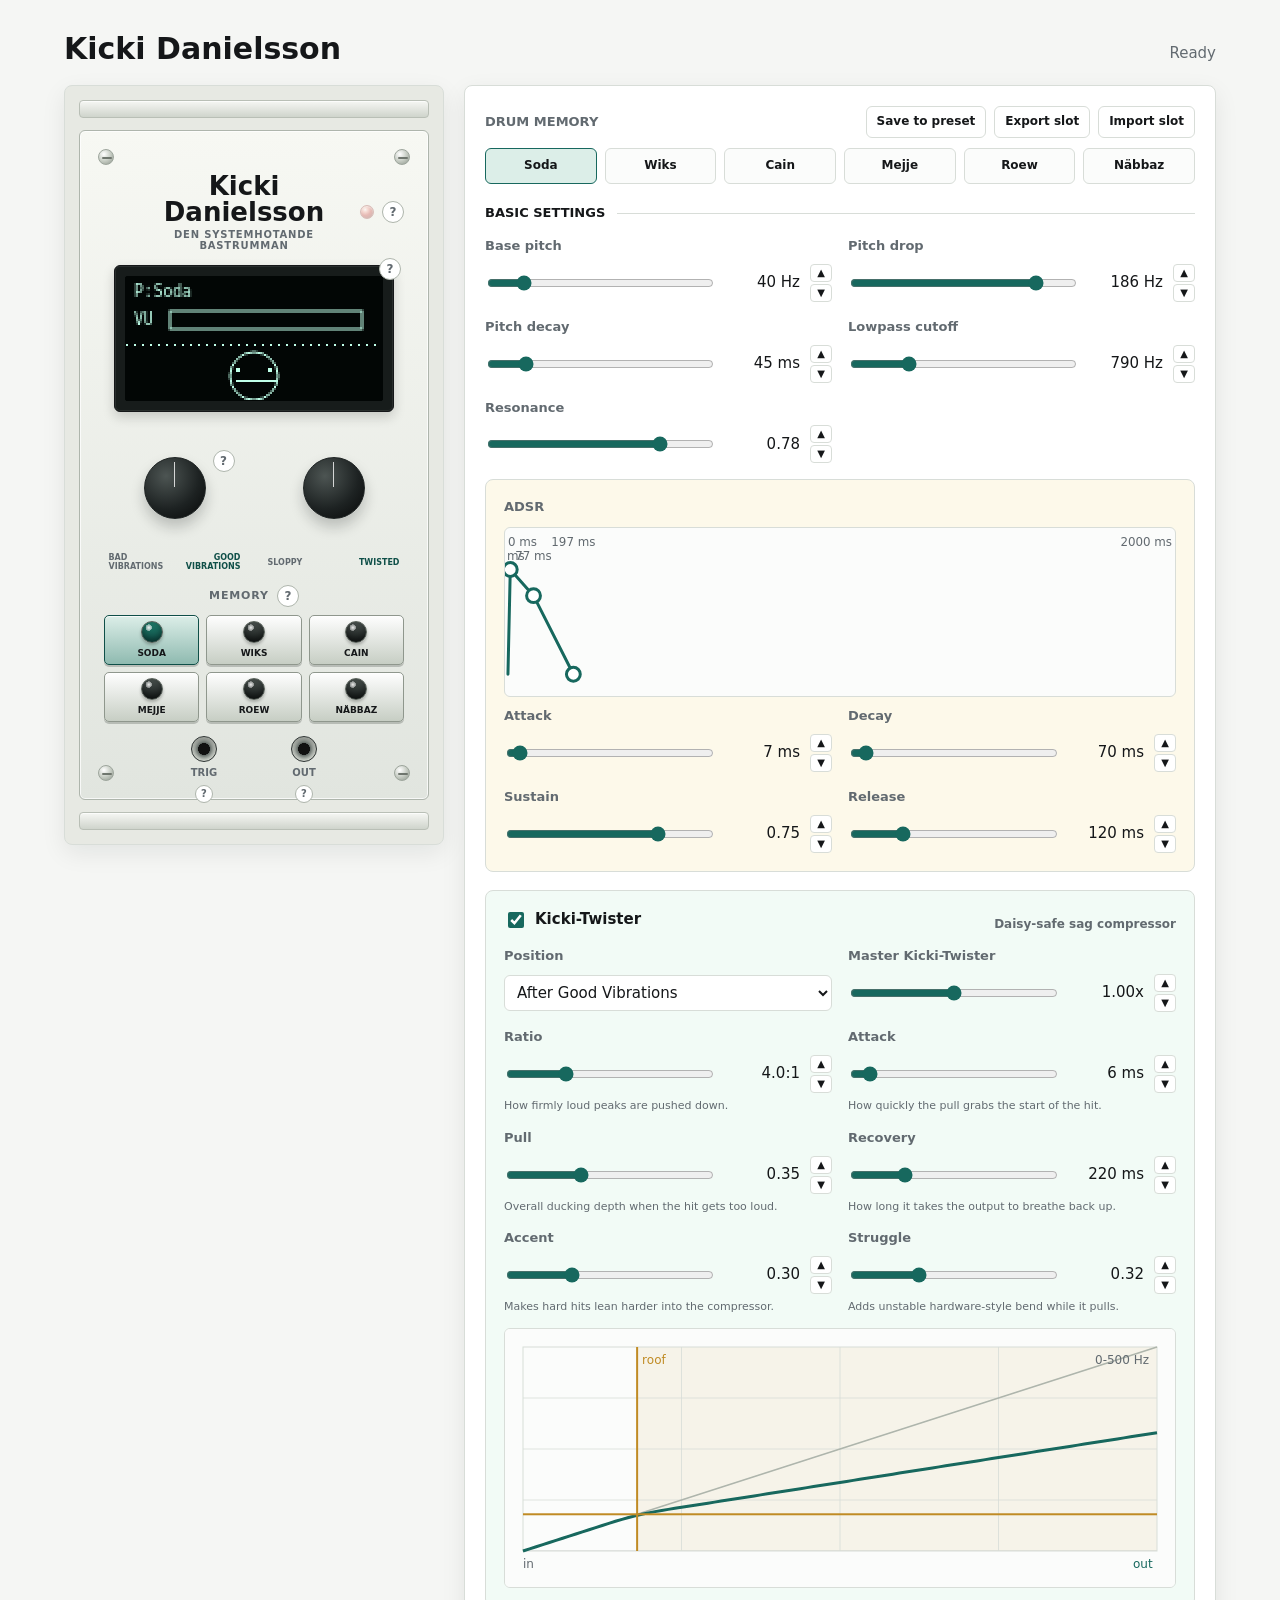
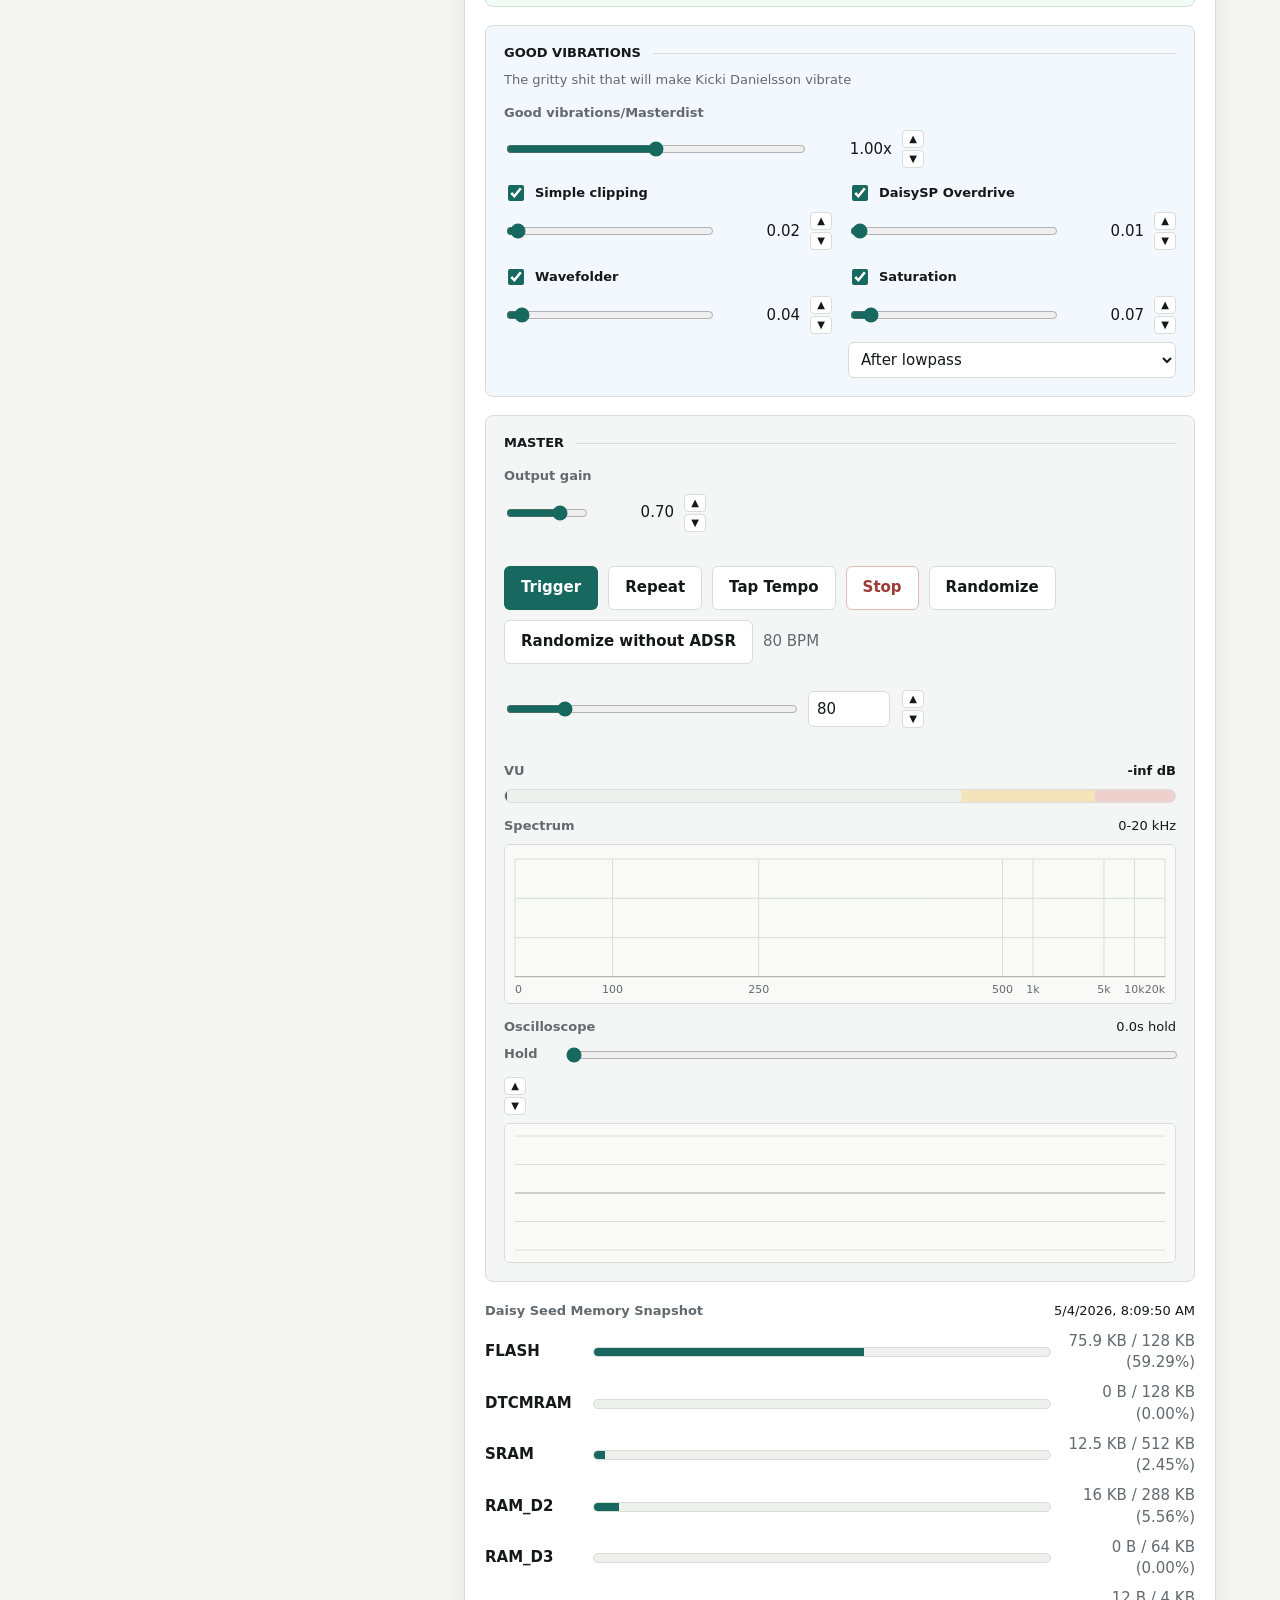
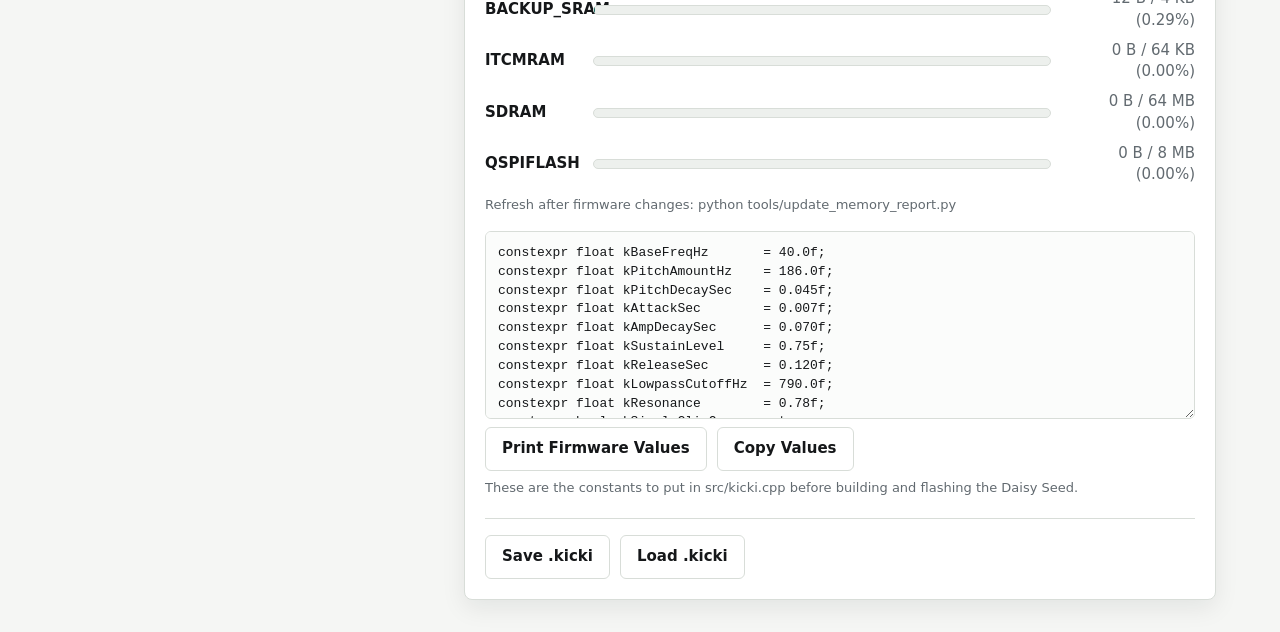
==== commit 24d0ef6f: "Refine Kicki-Twister preview" ====
--- a/preview/kicki/index.html
+++ b/preview/kicki/index.html
@@ -245,11 +245,28 @@
                         </div>
                     </div>
                     <div class="control">
+                        <label for="twisterRatio">Ratio</label>
+                        <div class="value-row">
+                            <input id="twisterRatio" type="range" min="1" max="12" step="0.1" value="4">
+                            <span class="readout" id="twisterRatioReadout">4.0:1</span>
+                        </div>
+                        <p class="control-description">How firmly loud peaks are pushed down.</p>
+                    </div>
+                    <div class="control">
+                        <label for="twisterAttack">Attack</label>
+                        <div class="value-row">
+                            <input id="twisterAttack" type="range" min="0.001" max="0.08" step="0.001" value="0.006">
+                            <span class="readout" id="twisterAttackReadout">6 ms</span>
+                        </div>
+                        <p class="control-description">How quickly the pull grabs the start of the hit.</p>
+                    </div>
+                    <div class="control">
                         <label for="twisterPull">Pull</label>
                         <div class="value-row">
                             <input id="twisterPull" type="range" min="0" max="1" step="0.01" value="0.35">
                             <span class="readout" id="twisterPullReadout">0.35</span>
                         </div>
+                        <p class="control-description">Overall ducking depth when the hit gets too loud.</p>
                     </div>
                     <div class="control">
                         <label for="twisterRecovery">Recovery</label>
@@ -257,6 +274,7 @@
                             <input id="twisterRecovery" type="range" min="0.03" max="0.8" step="0.01" value="0.22">
                             <span class="readout" id="twisterRecoveryReadout">220 ms</span>
                         </div>
+                        <p class="control-description">How long it takes the output to breathe back up.</p>
                     </div>
                     <div class="control">
                         <label for="twisterAccent">Accent</label>
@@ -264,6 +282,7 @@
                             <input id="twisterAccent" type="range" min="0" max="1" step="0.01" value="0.30">
                             <span class="readout" id="twisterAccentReadout">0.30</span>
                         </div>
+                        <p class="control-description">Makes hard hits lean harder into the compressor.</p>
                     </div>
                     <div class="control">
                         <label for="twisterStruggle">Struggle</label>
@@ -271,123 +290,128 @@
                             <input id="twisterStruggle" type="range" min="0" max="1" step="0.01" value="0.32">
                             <span class="readout" id="twisterStruggleReadout">0.32</span>
                         </div>
+                        <p class="control-description">Adds unstable hardware-style bend while it pulls.</p>
                     </div>
                 </div>
-                <canvas class="twister-canvas" id="twisterCanvas" width="720" height="150" aria-label="Kicki-Twister waveform response"></canvas>
+                <canvas class="twister-canvas" id="twisterCanvas" width="720" height="260" aria-label="Kicki-Twister compression curve with 0 to 500 Hz spectrum"></canvas>
             </div>
 
-            <div class="section-heading">Good Vibrations</div>
-            <p class="section-helper">The gritty shit that will make Kicki Danielsson vibrate</p>
-            <div class="control macro-control">
-                <label for="masterDist">Good vibrations/Masterdist</label>
-                <div class="value-row">
-                    <input id="masterDist" type="range" min="0" max="2" step="0.01" value="1">
-                    <span class="readout" id="masterDistReadout">1.00x</span>
+            <div class="good-vibrations-panel">
+                <div class="section-heading">Good Vibrations</div>
+                <p class="section-helper">The gritty shit that will make Kicki Danielsson vibrate</p>
+                <div class="control macro-control">
+                    <label for="masterDist">Good vibrations/Masterdist</label>
+                    <div class="value-row">
+                        <input id="masterDist" type="range" min="0" max="2" step="0.01" value="1">
+                        <span class="readout" id="masterDistReadout">1.00x</span>
+                    </div>
+                </div>
+                <div class="grid">
+                    <div class="control effect-control">
+                        <label class="toggle-label" for="simpleClipOn">
+                            <input id="simpleClipOn" type="checkbox">
+                            Simple clipping
+                        </label>
+                        <div class="value-row">
+                            <input id="simpleClipDrive" type="range" min="0" max="1" step="0.01" value="0.25">
+                            <span class="readout" id="simpleClipDriveReadout">0.25</span>
+                        </div>
+                    </div>
+
+                    <div class="control effect-control">
+                        <label class="toggle-label" for="overdriveOn">
+                            <input id="overdriveOn" type="checkbox">
+                            DaisySP Overdrive
+                        </label>
+                        <div class="value-row">
+                            <input id="overdriveDrive" type="range" min="0" max="1" step="0.01" value="0.35">
+                            <span class="readout" id="overdriveDriveReadout">0.35</span>
+                        </div>
+                    </div>
+
+                    <div class="control effect-control">
+                        <label class="toggle-label" for="wavefolderOn">
+                            <input id="wavefolderOn" type="checkbox">
+                            Wavefolder
+                        </label>
+                        <div class="value-row">
+                            <input id="wavefolderDrive" type="range" min="0" max="1" step="0.01" value="0.20">
+                            <span class="readout" id="wavefolderDriveReadout">0.20</span>
+                        </div>
+                    </div>
+
+                    <div class="control effect-control">
+                        <label class="toggle-label" for="saturationOn">
+                            <input id="saturationOn" type="checkbox">
+                            Saturation
+                        </label>
+                        <div class="value-row">
+                            <input id="saturationDrive" type="range" min="0" max="1" step="0.01" value="0.35">
+                            <span class="readout" id="saturationDriveReadout">0.35</span>
+                        </div>
+                        <select id="saturationPosition">
+                            <option value="pre" selected>Before lowpass</option>
+                            <option value="post">After lowpass</option>
+                        </select>
+                    </div>
                 </div>
             </div>
-            <div class="grid">
-                <div class="control effect-control">
-                    <label class="toggle-label" for="simpleClipOn">
-                        <input id="simpleClipOn" type="checkbox">
-                        Simple clipping
-                    </label>
-                    <div class="value-row">
-                        <input id="simpleClipDrive" type="range" min="0" max="1" step="0.01" value="0.25">
-                        <span class="readout" id="simpleClipDriveReadout">0.25</span>
-                    </div>
+
+            <div class="master-panel">
+                <div class="section-heading">Master</div>
+                <div class="grid compact-grid">
+                    <div class="control">
+                        <label for="gain">Output gain</label>
+                        <div class="value-row">
+                            <input id="gain" type="range" min="0" max="1" step="0.01" value="0.7">
+                            <span class="readout" id="gainReadout">0.70</span>
+                        </div>
+                    </div>
+
                 </div>
 
-                <div class="control effect-control">
-                    <label class="toggle-label" for="overdriveOn">
-                        <input id="overdriveOn" type="checkbox">
-                        DaisySP Overdrive
-                    </label>
-                    <div class="value-row">
-                        <input id="overdriveDrive" type="range" min="0" max="1" step="0.01" value="0.35">
-                        <span class="readout" id="overdriveDriveReadout">0.35</span>
-                    </div>
+                <div class="actions">
+                    <button class="primary" id="trigger">Trigger</button>
+                    <button class="secondary" id="repeat">Repeat</button>
+                    <button class="secondary" id="tapTempo">Tap Tempo</button>
+                    <button class="danger" id="stop">Stop</button>
+                    <button class="secondary" id="randomize">Randomize</button>
+                    <button class="secondary" id="randomizeWithoutAdsr">Randomize without ADSR</button>
+                    <span class="tempo-readout" id="tempoReadout">80 BPM</span>
                 </div>
 
-                <div class="control effect-control">
-                    <label class="toggle-label" for="wavefolderOn">
-                        <input id="wavefolderOn" type="checkbox">
-                        Wavefolder
-                    </label>
-                    <div class="value-row">
-                        <input id="wavefolderDrive" type="range" min="0" max="1" step="0.01" value="0.20">
-                        <span class="readout" id="wavefolderDriveReadout">0.20</span>
-                    </div>
+                <div class="tempo-control" aria-label="Manual BPM control">
+                    <input id="bpm" type="range" min="30" max="300" step="1" value="80">
+                    <input id="bpmNumber" type="number" min="30" max="300" step="1" value="80">
                 </div>
 
-                <div class="control effect-control">
-                    <label class="toggle-label" for="saturationOn">
-                        <input id="saturationOn" type="checkbox">
-                        Saturation
-                    </label>
-                    <div class="value-row">
-                        <input id="saturationDrive" type="range" min="0" max="1" step="0.01" value="0.35">
-                        <span class="readout" id="saturationDriveReadout">0.35</span>
-                    </div>
-                    <select id="saturationPosition">
-                        <option value="pre" selected>Before lowpass</option>
-                        <option value="post">After lowpass</option>
-                    </select>
-                </div>
-            </div>
-
-            <div class="section-heading">Master</div>
-            <div class="grid compact-grid">
-                <div class="control">
-                    <label for="gain">Output gain</label>
-                    <div class="value-row">
-                        <input id="gain" type="range" min="0" max="1" step="0.01" value="0.7">
-                        <span class="readout" id="gainReadout">0.70</span>
-                    </div>
-                </div>
-
-            </div>
-
-            <div class="actions">
-                <button class="primary" id="trigger">Trigger</button>
-                <button class="secondary" id="repeat">Repeat</button>
-                <button class="secondary" id="tapTempo">Tap Tempo</button>
-                <button class="danger" id="stop">Stop</button>
-                <button class="secondary" id="randomize">Randomize</button>
-                <button class="secondary" id="randomizeWithoutAdsr">Randomize without ADSR</button>
-                <span class="tempo-readout" id="tempoReadout">80 BPM</span>
-            </div>
-
-            <div class="tempo-control" aria-label="Manual BPM control">
-                <input id="bpm" type="range" min="30" max="300" step="1" value="80">
-                <input id="bpmNumber" type="number" min="30" max="300" step="1" value="80">
-            </div>
-
-            <div class="vu" aria-label="Output VU meter">
-                <div class="vu-header">
-                    <span>VU</span>
-                    <span class="vu-readout" id="vuReadout">-inf dB</span>
-                </div>
-                <div class="vu-bar">
-                    <div class="vu-fill" id="vuFill"></div>
-                    <div class="vu-peak" id="vuPeak"></div>
-                </div>
-                <div class="spectrum" aria-label="Output spectrum analyzer 0 to 20 kilohertz">
-                    <div class="spectrum-header">
-                        <span>Spectrum</span>
-                        <span>0-20 kHz</span>
-                    </div>
-                    <canvas class="spectrum-canvas" id="spectrumCanvas" width="720" height="160"></canvas>
-                </div>
-                <div class="scope" aria-label="Output oscilloscope">
-                    <div class="scope-header">
-                        <span>Oscilloscope</span>
-                        <span id="scopeHoldReadout">0.0s hold</span>
-                    </div>
-                    <div class="scope-control" aria-label="Oscilloscope hold fade length">
-                        <span>Hold</span>
-                        <input id="scopeHold" type="range" min="0" max="10" step="0.1" value="0.0">
-                    </div>
-                    <canvas class="scope-canvas" id="scopeCanvas" width="720" height="140"></canvas>
+                <div class="vu" aria-label="Output VU meter">
+                    <div class="vu-header">
+                        <span>VU</span>
+                        <span class="vu-readout" id="vuReadout">-inf dB</span>
+                    </div>
+                    <div class="vu-bar">
+                        <div class="vu-fill" id="vuFill"></div>
+                        <div class="vu-peak" id="vuPeak"></div>
+                    </div>
+                    <div class="spectrum" aria-label="Output spectrum analyzer 0 to 20 kilohertz">
+                        <div class="spectrum-header">
+                            <span>Spectrum</span>
+                            <span>0-20 kHz</span>
+                        </div>
+                        <canvas class="spectrum-canvas" id="spectrumCanvas" width="720" height="160"></canvas>
+                    </div>
+                    <div class="scope" aria-label="Output oscilloscope">
+                        <div class="scope-header">
+                            <span>Oscilloscope</span>
+                            <span id="scopeHoldReadout">0.0s hold</span>
+                        </div>
+                        <div class="scope-control" aria-label="Oscilloscope hold fade length">
+                            <span>Hold</span>
+                            <input id="scopeHold" type="range" min="0" max="10" step="0.1" value="0.0">
+                        </div>
+                        <canvas class="scope-canvas" id="scopeCanvas" width="720" height="140"></canvas>
+                    </div>
                 </div>
             </div>
 
@@ -470,6 +494,8 @@
             resonance: document.querySelector("#resonance"),
             masterDist: document.querySelector("#masterDist"),
             masterTwister: document.querySelector("#masterTwister"),
+            twisterRatio: document.querySelector("#twisterRatio"),
+            twisterAttack: document.querySelector("#twisterAttack"),
             twisterPull: document.querySelector("#twisterPull"),
             twisterRecovery: document.querySelector("#twisterRecovery"),
             twisterAccent: document.querySelector("#twisterAccent"),
@@ -569,6 +595,8 @@
             "resonance",
             "masterDist",
             "masterTwister",
+            "twisterRatio",
+            "twisterAttack",
             "twisterPull",
             "twisterRecovery",
             "twisterAccent",
@@ -613,6 +641,8 @@
                     saturationDrive: 0.07,
                     twisterPost: true,
                     twisterOn: true,
+                    twisterRatio: 4,
+                    twisterAttack: 0.006,
                     twisterPull: 0.35,
                     twisterRecovery: 0.22,
                     twisterAccent: 0.3,
@@ -646,6 +676,8 @@
                     saturationDrive: 0.14,
                     twisterPost: true,
                     twisterOn: true,
+                    twisterRatio: 3.2,
+                    twisterAttack: 0.01,
                     twisterPull: 0.28,
                     twisterRecovery: 0.18,
                     twisterAccent: 0.24,
@@ -679,6 +711,8 @@
                     saturationDrive: 0.18,
                     twisterPost: false,
                     twisterOn: true,
+                    twisterRatio: 6.5,
+                    twisterAttack: 0.003,
                     twisterPull: 0.48,
                     twisterRecovery: 0.16,
                     twisterAccent: 0.46,
@@ -712,6 +746,8 @@
                     saturationDrive: 0.05,
                     twisterPost: true,
                     twisterOn: false,
+                    twisterRatio: 2.4,
+                    twisterAttack: 0.018,
                     twisterPull: 0.22,
                     twisterRecovery: 0.36,
                     twisterAccent: 0.18,
@@ -745,6 +781,8 @@
                     saturationDrive: 0.2,
                     twisterPost: false,
                     twisterOn: true,
+                    twisterRatio: 5,
+                    twisterAttack: 0.012,
                     twisterPull: 0.42,
                     twisterRecovery: 0.31,
                     twisterAccent: 0.34,
@@ -778,6 +816,8 @@
                     saturationDrive: 0.1,
                     twisterPost: true,
                     twisterOn: true,
+                    twisterRatio: 8,
+                    twisterAttack: 0.002,
                     twisterPull: 0.55,
                     twisterRecovery: 0.09,
                     twisterAccent: 0.62,
@@ -915,6 +955,7 @@
                 updateRackLed();
                 drawRackOled();
                 updateScopeHold(peak);
+                drawTwisterWaveform();
                 drawSpectrumAnalyzer();
                 drawOscilloscope();
 
@@ -1250,6 +1291,8 @@
                 masterTwister: value("masterTwister"),
                 twisterOn: checked("twisterOn"),
                 twisterPost: els.twisterPosition.value === "post",
+                twisterRatio: value("twisterRatio"),
+                twisterAttack: value("twisterAttack"),
                 twisterPull: value("twisterPull"),
                 twisterRecovery: value("twisterRecovery"),
                 twisterAccent: value("twisterAccent"),
@@ -1314,6 +1357,8 @@
                 resonance: "resonance",
                 masterDist: "masterDist",
                 masterTwister: "masterTwister",
+                twisterRatio: "twisterRatio",
+                twisterAttack: "twisterAttack",
                 twisterPull: "twisterPull",
                 twisterRecovery: "twisterRecovery",
                 twisterAccent: "twisterAccent",
@@ -1600,6 +1645,8 @@
                 "constexpr bool  kTwisterOn        = " + String(settings.twisterOn) + ";",
                 "constexpr bool  kTwisterPost      = " + String(settings.twisterPost) + ";",
                 "constexpr float kTwisterMaster    = " + settings.masterTwister.toFixed(2) + "f;",
+                "constexpr float kTwisterRatio     = " + settings.twisterRatio.toFixed(1) + "f;",
+                "constexpr float kTwisterAttackSec = " + settings.twisterAttack.toFixed(3) + "f;",
                 "constexpr float kTwisterPull      = " + settings.twisterPull.toFixed(2) + "f;",
                 "constexpr float kTwisterRecoverySec = " + settings.twisterRecovery.toFixed(3) + "f;",
                 "constexpr float kTwisterAccent    = " + settings.twisterAccent.toFixed(2) + "f;",
@@ -1644,6 +1691,8 @@
             document.querySelector("#resonanceReadout").textContent = value("resonance").toFixed(2);
             document.querySelector("#masterDistReadout").textContent = `${value("masterDist").toFixed(2)}x`;
             document.querySelector("#masterTwisterReadout").textContent = `${value("masterTwister").toFixed(2)}x`;
+            document.querySelector("#twisterRatioReadout").textContent = `${value("twisterRatio").toFixed(1)}:1`;
+            document.querySelector("#twisterAttackReadout").textContent = `${Math.round(value("twisterAttack") * 1000)} ms`;
             document.querySelector("#twisterPullReadout").textContent = value("twisterPull").toFixed(2);
             document.querySelector("#twisterRecoveryReadout").textContent = `${Math.round(value("twisterRecovery") * 1000)} ms`;
             document.querySelector("#twisterAccentReadout").textContent = value("twisterAccent").toFixed(2);
@@ -2067,20 +2116,23 @@
         function twisterSample(sig, settings, sampleRate, twister) {
             const twisterMaster = settings.masterTwister ?? 1;
             const twisterPull = clamp(settings.twisterPull * twisterMaster, 0, 1);
-            if(!settings.twisterOn || twisterPull <= 0) {
+            const twisterRatio = Math.max(1, settings.twisterRatio);
+            const ratioAmount = (twisterRatio - 1) / twisterRatio;
+            if(!settings.twisterOn || twisterPull <= 0 || ratioAmount <= 0) {
                 return sig;
             }
 
             const twisterAccent = clamp(settings.twisterAccent * twisterMaster, 0, 1);
             const twisterStruggle = clamp(settings.twisterStruggle * twisterMaster, 0, 1);
             const level = Math.abs(sig) * (1 + twisterAccent * 1.4);
-            const attackCoeff = twister.attackCoeff ?? Math.exp(-1 / (0.003 * sampleRate));
+            const attackCoeff = twister.attackCoeff ?? Math.exp(-1 / (settings.twisterAttack * sampleRate));
             const releaseCoeff = twister.releaseCoeff ?? Math.exp(-1 / (settings.twisterRecovery * sampleRate));
             const coeff = level > twister.env ? attackCoeff : releaseCoeff;
             twister.env = coeff * twister.env + (1 - coeff) * level;
 
-            const over = clamp((twister.env - 0.18) / 0.82, 0, 1);
-            const targetSag = over * twisterPull * 0.55;
+            const threshold = 0.18;
+            const over = clamp((twister.env - threshold) / (1 - threshold), 0, 1);
+            const targetSag = over * twisterPull * ratioAmount * 0.72;
             const sagRate = targetSag > twister.sag ? 0.18 : (1 - releaseCoeff);
             twister.sag += (targetSag - twister.sag) * sagRate;
 
@@ -2096,7 +2148,7 @@
             const ctx = canvas.getContext("2d");
             const pixelRatio = window.devicePixelRatio || 1;
             const width = Math.max(320, Math.floor(canvas.clientWidth));
-            const height = Math.max(120, Math.floor(canvas.clientHeight));
+            const height = Math.max(190, Math.floor(canvas.clientHeight));
             const scaledWidth = Math.floor(width * pixelRatio);
             const scaledHeight = Math.floor(height * pixelRatio);
 
@@ -2111,86 +2163,169 @@
             ctx.fillRect(0, 0, width, height);
 
             const settings = currentSettings();
-            const sampleRate = 48000;
-            const centerY = Math.round(height * 0.5);
-            const amp = height * 0.34;
-            const plotLeft = 18;
-            const plotRight = 12;
-            const plotWidth = width - plotLeft - plotRight;
-            const twister = {
-                env: 0,
-                sag: 0,
-                attackCoeff: Math.exp(-1 / (0.003 * sampleRate)),
-                releaseCoeff: Math.exp(-1 / (settings.twisterRecovery * sampleRate)),
-            };
-            const previewSettings = { ...settings, twisterOn: true };
-            const raw = [];
-            const processed = [];
-            const sag = [];
-
-            for(let x = 0; x < plotWidth; x++) {
-                const t = x / plotWidth;
-                const hit = Math.exp(-t * 4.2);
-                const body = Math.sin(t * Math.PI * 18) * hit;
-                const click = Math.sin(t * Math.PI * 64) * Math.exp(-t * 22) * 0.42;
-                const previewMaster = settings.masterTwister ?? 1;
-                const sig = (body + click) * (0.95 + clamp(settings.twisterAccent * previewMaster, 0, 1) * 0.34);
-                raw.push(sig);
-                processed.push(twisterSample(sig, previewSettings, sampleRate, twister));
-                sag.push(twister.sag);
-            }
+            const margin = 18;
+            const graphLeft = margin;
+            const graphTop = margin;
+            const graphWidth = width - margin * 2;
+            const graphHeight = height - margin * 2 - 18;
+
+            drawCompressionCurve(ctx, settings, graphLeft, graphTop, graphWidth, graphHeight);
+        }
+
+        function drawCompressionCurve(ctx, settings, left, top, width, height) {
+            const threshold = 0.18;
+            const ratio = twisterEffectiveGraphRatio(settings);
+            const thresholdX = left + threshold * width;
+            const thresholdY = top + height - threshold * height;
+
+            ctx.fillStyle = "rgba(192, 139, 36, 0.08)";
+            ctx.fillRect(thresholdX, top, left + width - thresholdX, height);
+
+            drawTwisterSpectrum(ctx, settings, left, top, width, height, threshold);
 
             ctx.strokeStyle = "#d8ddd8";
             ctx.lineWidth = 1;
+            ctx.strokeRect(left, top, width, height);
+
+            ctx.strokeStyle = "rgba(216, 221, 216, 0.8)";
+            for(let line = 1; line < 4; line++) {
+                const pos = line / 4;
+                ctx.beginPath();
+                ctx.moveTo(left + pos * width, top);
+                ctx.lineTo(left + pos * width, top + height);
+                ctx.moveTo(left, top + pos * height);
+                ctx.lineTo(left + width, top + pos * height);
+                ctx.stroke();
+            }
+
+            ctx.strokeStyle = "#aeb5ac";
+            ctx.lineWidth = 1.5;
             ctx.beginPath();
-            ctx.moveTo(plotLeft, centerY);
-            ctx.lineTo(width - plotRight, centerY);
+            ctx.moveTo(left, top + height);
+            ctx.lineTo(left + width, top);
             ctx.stroke();
 
-            drawSagPath(ctx, sag, plotLeft, height - 18, height * 0.28);
-            drawWavePath(ctx, raw, plotLeft, centerY, amp, "#aeb5ac", 1.25);
-            drawWavePath(ctx, processed, plotLeft, centerY, amp, "#17685e", 2);
-
-            ctx.fillStyle = "#626a70";
-            ctx.font = "12px system-ui, sans-serif";
-            ctx.textBaseline = "top";
-            ctx.fillText("in", plotLeft, 10);
-            ctx.fillStyle = "#17685e";
-            ctx.fillText("twisted", plotLeft + 28, 10);
-            ctx.fillStyle = "#c08b24";
-            ctx.fillText("pull", plotLeft + 94, 10);
-        }
-
-        function drawSagPath(ctx, data, left, bottom, height) {
-            ctx.fillStyle = "rgba(192, 139, 36, 0.2)";
+            ctx.strokeStyle = "#17685e";
+            ctx.lineWidth = 3;
             ctx.beginPath();
-            ctx.moveTo(left, bottom);
-
-            data.forEach((sample, index) => {
-                ctx.lineTo(left + index, bottom - sample * height * 4);
-            });
-
-            ctx.lineTo(left + data.length - 1, bottom);
-            ctx.closePath();
-            ctx.fill();
-        }
-
-        function drawWavePath(ctx, data, left, centerY, amp, color, lineWidth) {
-            ctx.strokeStyle = color;
-            ctx.lineWidth = lineWidth;
-            ctx.beginPath();
-
-            data.forEach((sample, index) => {
-                const x = left + index;
-                const y = centerY - sample * amp;
-                if(index === 0) {
+            for(let point = 0; point <= 96; point++) {
+                const level = point / 96;
+                const x = left + level * width;
+                const y = twisterCurveY(level, threshold, ratio, settings, top, height);
+                if(point === 0) {
                     ctx.moveTo(x, y);
                 } else {
                     ctx.lineTo(x, y);
                 }
-            });
-
+            }
             ctx.stroke();
+
+            ctx.fillStyle = "#c08b24";
+            ctx.fillRect(thresholdX - 1, top, 2, height);
+            ctx.fillRect(left, thresholdY - 1, width, 2);
+
+            ctx.fillStyle = "#626a70";
+            ctx.font = "12px system-ui, sans-serif";
+            ctx.textBaseline = "top";
+            ctx.fillText("in", left, top + height + 8);
+            ctx.fillStyle = "#17685e";
+            ctx.fillText("out", left + width - 24, top + height + 8);
+            ctx.fillStyle = "#c08b24";
+            ctx.fillText("roof", thresholdX + 5, top + 8);
+            ctx.fillStyle = "#626a70";
+            ctx.fillText("0-500 Hz", left + width - 62, top + 8);
+        }
+
+        function twisterEffectiveGraphRatio(settings) {
+            const twisterMaster = settings.masterTwister ?? 1;
+            const twisterPull = settings.twisterOn ? clamp(settings.twisterPull * twisterMaster, 0, 1) : 0;
+            const baseRatio = Math.max(1, settings.twisterRatio);
+
+            return 1 + (baseRatio - 1) * twisterPull;
+        }
+
+        function twisterAttackKnee(settings) {
+            const twisterMaster = settings.masterTwister ?? 1;
+            const twisterPull = settings.twisterOn ? clamp(settings.twisterPull * twisterMaster, 0, 1) : 0;
+            const attackMin = Number(controls.twisterAttack.min) || 0.001;
+            const attackMax = Number(controls.twisterAttack.max) || 0.08;
+            const attackPosition = clamp((settings.twisterAttack - attackMin) / (attackMax - attackMin), 0, 1);
+            const attackGrip = 1 - Math.pow(attackPosition, 0.55);
+
+            return twisterPull * attackGrip * 0.16;
+        }
+
+        function twisterCurveY(level, threshold, ratio, settings, top, height) {
+            const clampedLevel = clamp(level, 0, 1);
+            const knee = twisterAttackKnee(settings);
+            const kneeStart = threshold - knee;
+            const kneeEnd = threshold + knee;
+            let output = clampedLevel;
+
+            if(ratio > 1 && knee > 0 && clampedLevel > kneeStart && clampedLevel < kneeEnd) {
+                const kneeOffset = clampedLevel - threshold + knee;
+                output = clampedLevel + ((1 / ratio) - 1) * kneeOffset * kneeOffset / (4 * knee);
+            } else if(clampedLevel >= kneeEnd || (knee <= 0 && clampedLevel > threshold)) {
+                output = threshold + (clampedLevel - threshold) / ratio;
+            }
+
+            return top + height - output * height;
+        }
+
+        function drawTwisterSpectrum(ctx, settings, left, top, width, height, threshold) {
+            const spectrum = state.spectrumData;
+            const hasSpectrum = spectrum && state.audio;
+            const ratio = twisterEffectiveGraphRatio(settings);
+            const barCount = width < 460 ? 32 : 48;
+            const barGap = 2;
+            const barWidth = Math.max(3, (width - barGap * (barCount - 1)) / barCount);
+            const maxHz = 500;
+
+            if(!hasSpectrum) {
+                ctx.fillStyle = "rgba(174, 181, 172, 0.3)";
+                ctx.fillRect(left, top + height - 1, width, 1);
+                return;
+            }
+
+            const nyquist = state.audio.sampleRate / 2;
+            const maxBin = Math.min(spectrum.length - 1, Math.floor((maxHz / nyquist) * spectrum.length));
+
+            for(let bar = 0; bar < barCount; bar++) {
+                const hzStart = (bar / barCount) * maxHz;
+                const hzEnd = ((bar + 1) / barCount) * maxHz;
+                const binStart = Math.min(maxBin, Math.floor((hzStart / nyquist) * spectrum.length));
+                const binEnd = Math.min(maxBin + 1, Math.max(binStart + 1, Math.ceil((hzEnd / nyquist) * spectrum.length)));
+                let binPeak = 0;
+
+                for(let bin = binStart; bin < binEnd; bin++) {
+                    binPeak = Math.max(binPeak, spectrum[bin]);
+                }
+
+                const normalized = binPeak / 255;
+                const eased = normalized * normalized;
+                const barHeight = Math.max(1, eased * height);
+                const x = left + bar * (barWidth + barGap);
+                const y = top + height - barHeight;
+                const curveLevel = clamp((x + barWidth * 0.5 - left) / width, 0, 1);
+                const curveY = twisterCurveY(curveLevel, threshold, ratio, settings, top, height);
+
+                if(y < curveY) {
+                    ctx.fillStyle = "rgba(31, 122, 104, 0.38)";
+                    ctx.fillRect(x, curveY, barWidth, top + height - curveY);
+                    ctx.fillStyle = "rgba(168, 66, 60, 0.82)";
+                    ctx.fillRect(x, y, barWidth, curveY - y);
+                } else {
+                    ctx.fillStyle = "rgba(31, 122, 104, 0.42)";
+                    ctx.fillRect(x, y, barWidth, barHeight);
+                }
+            }
+
+            ctx.fillStyle = "rgba(98, 106, 112, 0.82)";
+            ctx.font = "11px system-ui, sans-serif";
+            ctx.textBaseline = "bottom";
+            ctx.fillText("0", left + 4, top + height - 5);
+            ctx.fillText("250", left + width * 0.5 - 10, top + height - 5);
+            ctx.fillText("500", left + width - 28, top + height - 5);
         }
 
         function effectiveDistDrive(settings, drive) {
@@ -2367,7 +2502,7 @@
 
         function shouldIgnoreSpaceShortcut(event) {
             const tagName = event.target?.tagName;
-            return tagName === "INPUT" || tagName === "SELECT" || tagName === "TEXTAREA" || tagName === "BUTTON";
+            return tagName === "INPUT" || tagName === "SELECT" || tagName === "TEXTAREA";
         }
 
         Object.values(controls).forEach((control) => {
@@ -2446,7 +2581,7 @@
                 return;
             }
 
-            if(event.code === "Space" && !shouldIgnoreSpaceShortcut(event)) {
+            if(event.code === "Space" && !event.repeat && !shouldIgnoreSpaceShortcut(event)) {
                 event.preventDefault();
                 toggleRepeat();
             }
--- a/preview/kicki/kicki.css
+++ b/preview/kicki/kicki.css
@@ -577,6 +577,13 @@
     font-weight: 650;
 }
 
+.control-description {
+    margin: -2px 0 0;
+    color: var(--muted);
+    font-size: 11px;
+    line-height: 1.25;
+}
+
 .toggle-label {
     display: flex;
     align-items: center;
@@ -666,6 +673,10 @@
     display: grid;
     gap: 10px;
     margin-top: 16px;
+    padding: 18px;
+    border: 1px solid var(--line);
+    border-radius: 8px;
+    background: rgba(252, 245, 217, 0.55);
 }
 
 .adsr-graph {
@@ -715,12 +726,40 @@
     gap: 16px;
 }
 
+.good-vibrations-panel,
+.master-panel,
 .twister-panel {
     display: grid;
     gap: 14px;
     margin-top: 18px;
-    padding-top: 18px;
-    border-top: 1px solid var(--line);
+    padding: 18px;
+    border: 1px solid var(--line);
+    border-radius: 8px;
+}
+
+.twister-panel {
+    background: rgba(232, 247, 238, 0.55);
+}
+
+.good-vibrations-panel {
+    background: rgba(231, 243, 252, 0.55);
+}
+
+.master-panel {
+    background: rgba(241, 243, 242, 0.75);
+}
+
+.good-vibrations-panel .section-heading {
+    margin: 0;
+}
+
+.good-vibrations-panel .section-helper,
+.good-vibrations-panel .macro-control {
+    margin-bottom: 0;
+}
+
+.master-panel .section-heading {
+    margin: 0;
 }
 
 .twister-header {
@@ -751,7 +790,7 @@
 .twister-canvas {
     display: block;
     width: 100%;
-    height: 150px;
+    height: 260px;
     border: 1px solid var(--line);
     border-radius: 6px;
     background: #fbfcfb;
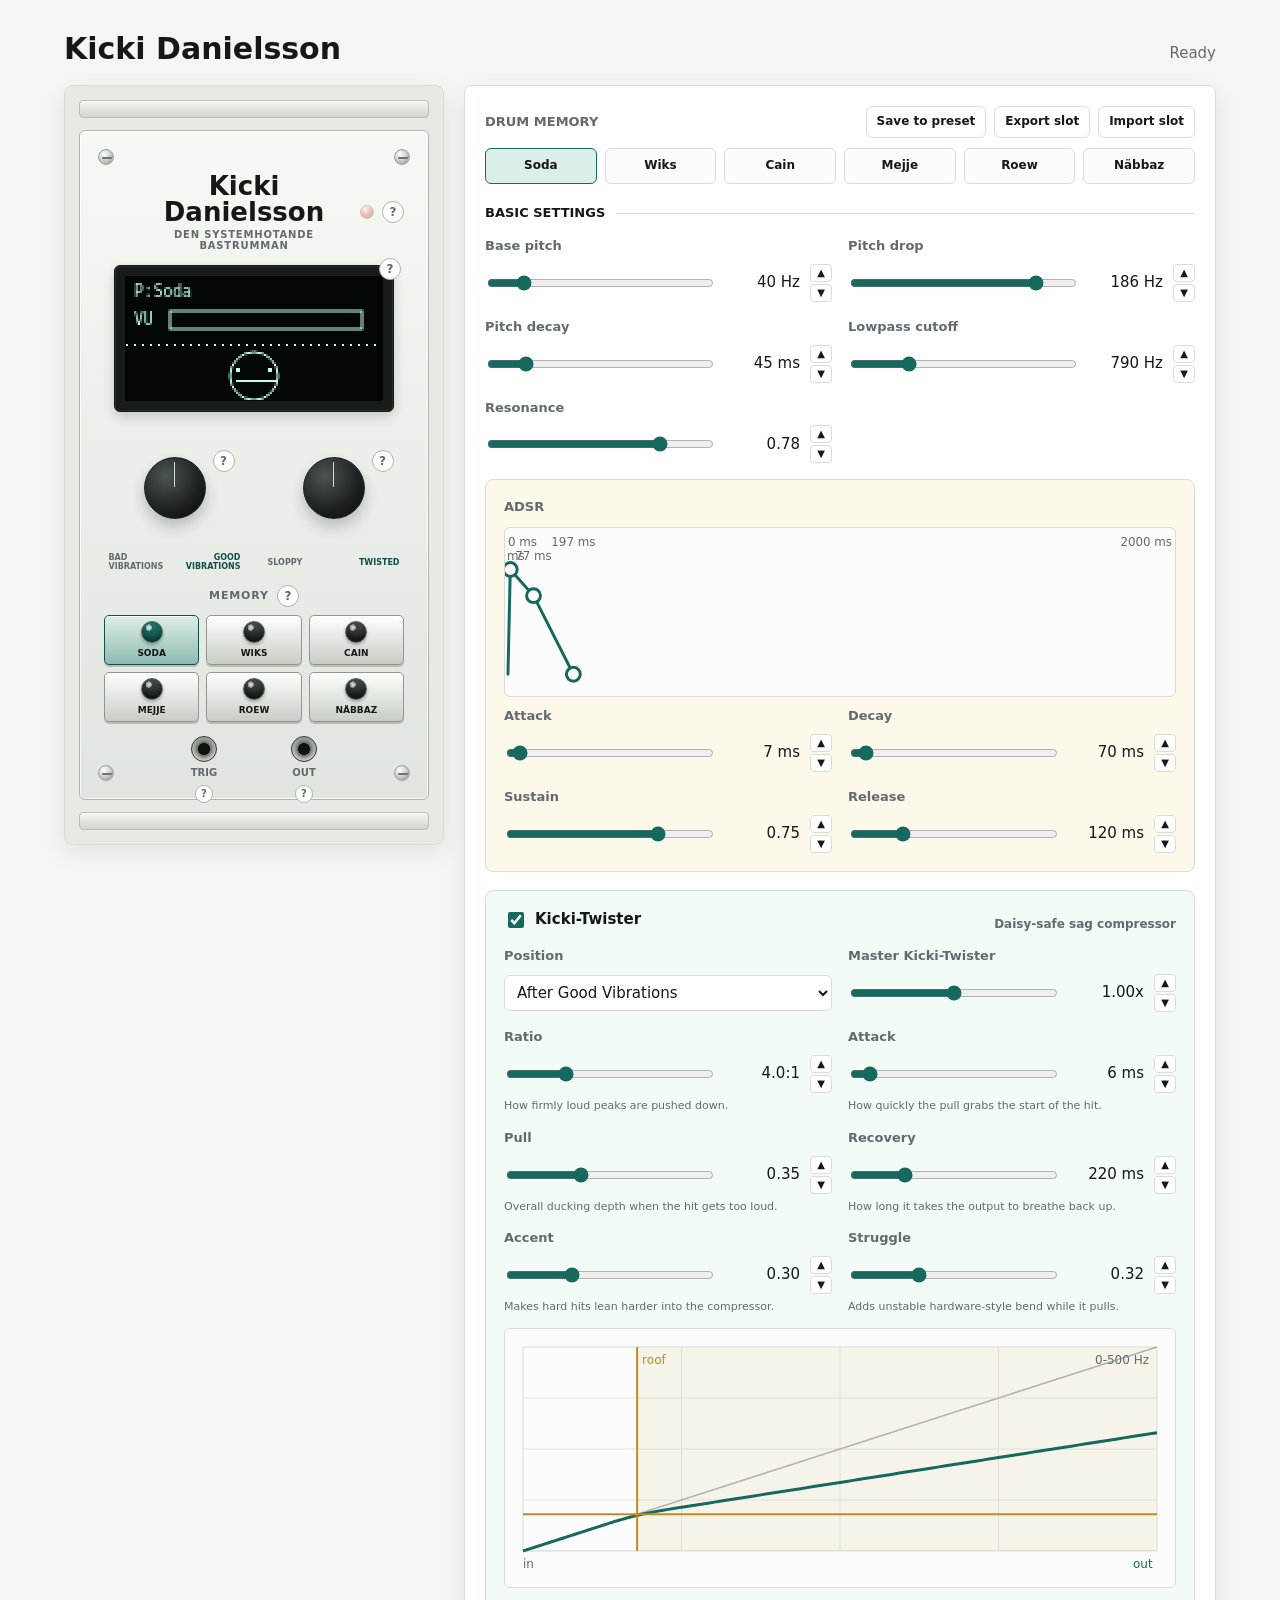
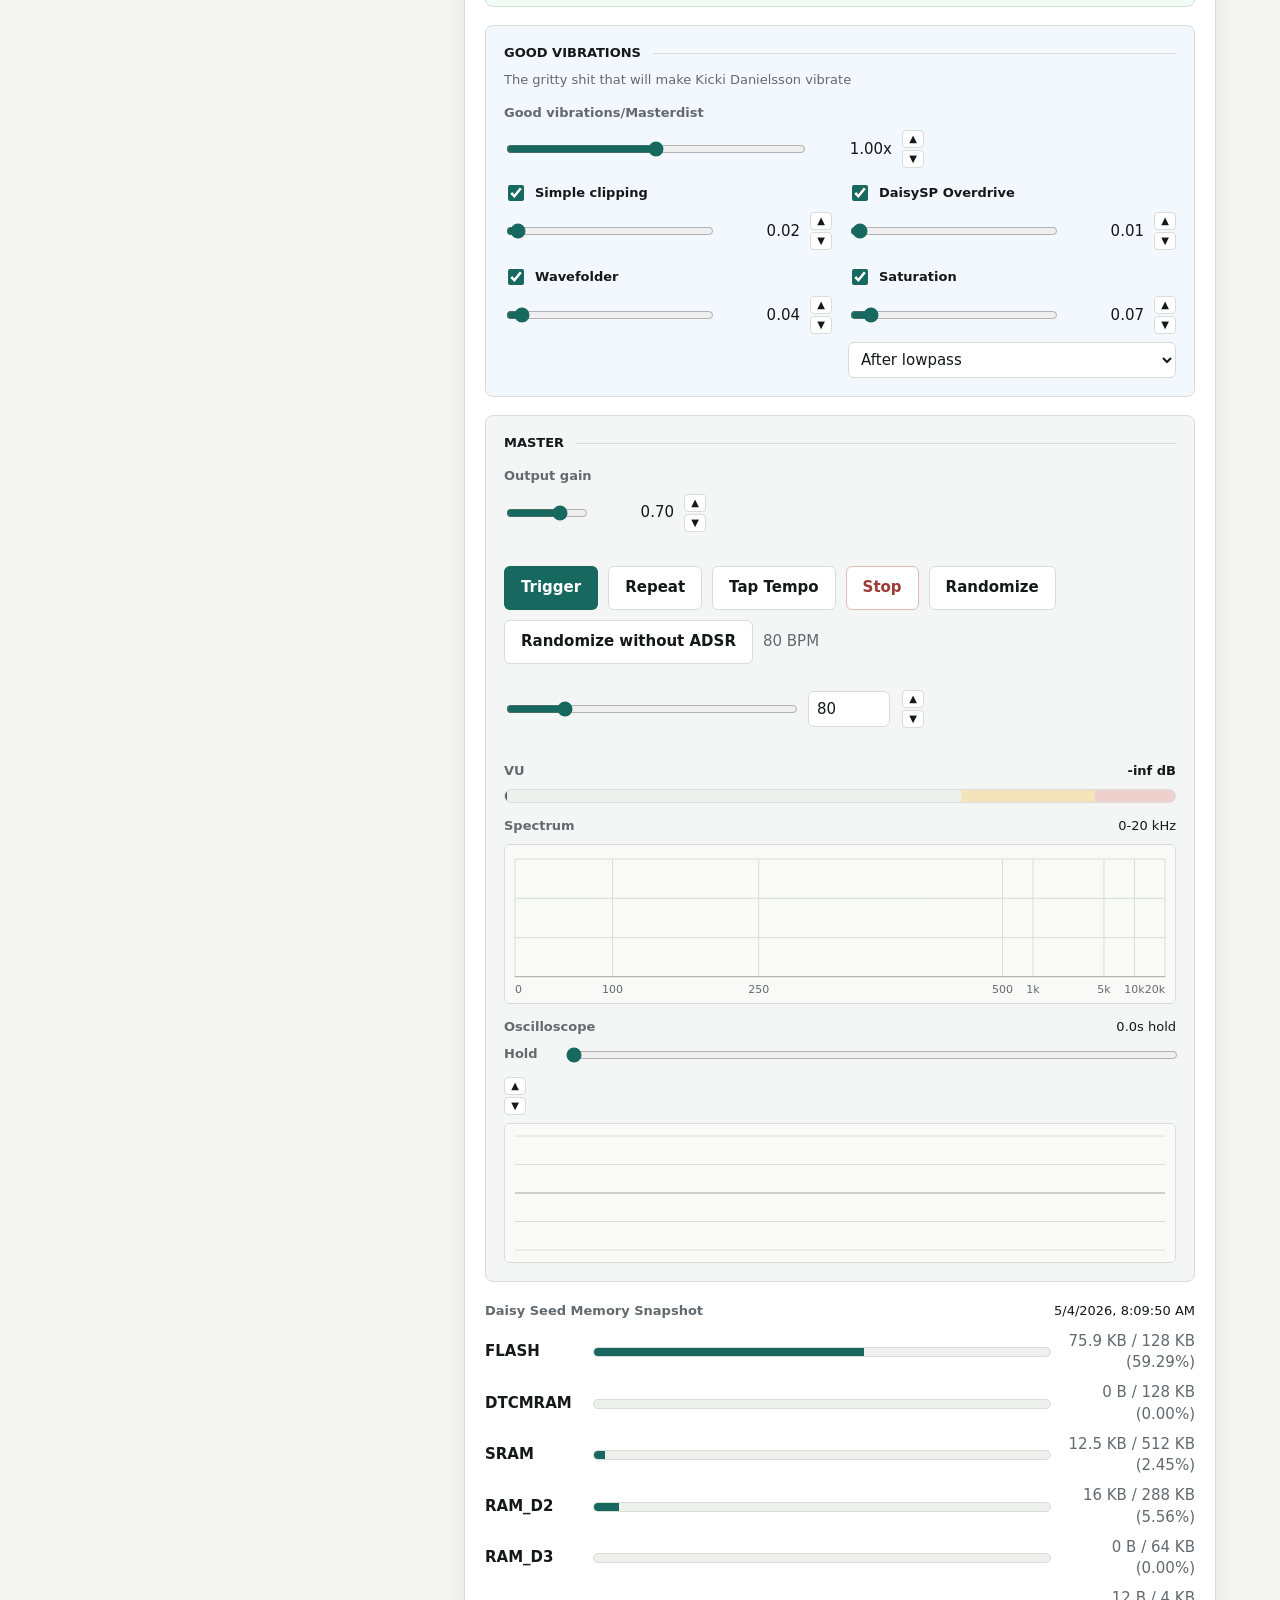
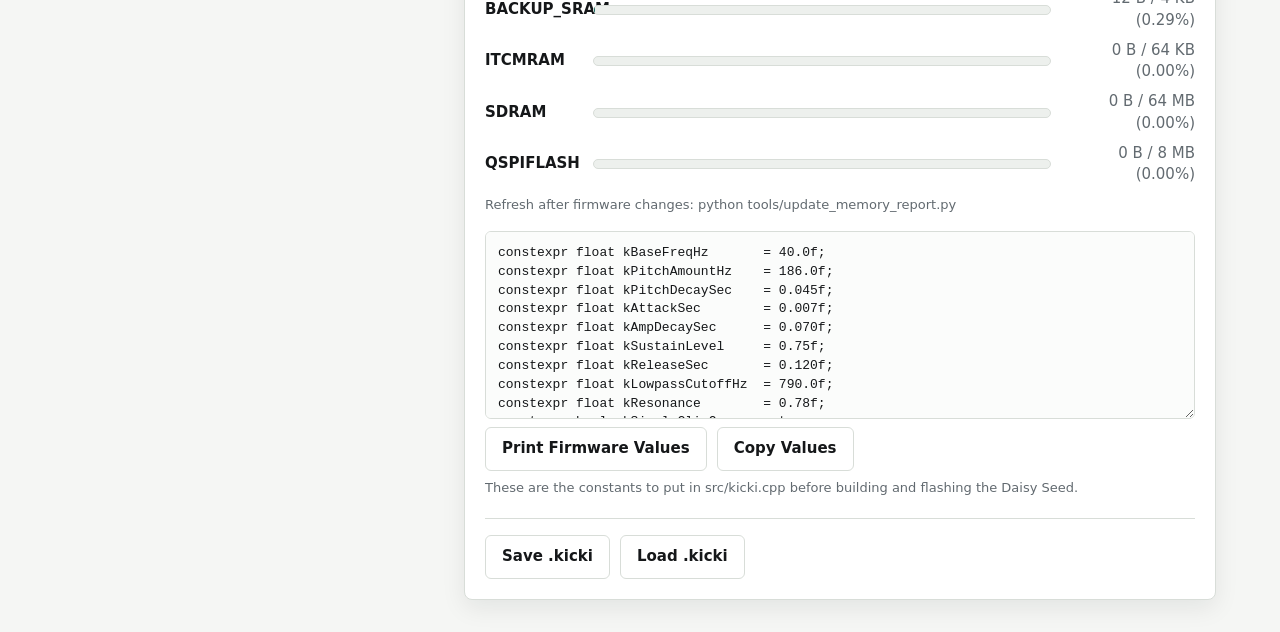
==== commit e159ccea: "Add Twister knob help instructions" ====
--- a/preview/kicki/index.html
+++ b/preview/kicki/index.html
@@ -68,6 +68,7 @@
                             aria-valuemax="2"
                             aria-valuenow="1"
                         ></div>
+                        <button class="rack-help-button rack-knob-help" id="rackTwisterHelp" type="button" aria-label="Show Sloppy/Twisted knob wiring instructions">?</button>
                         <div class="rack-vibration-row" aria-hidden="true">
                             <span>Sloppy</span>
                             <span>Twisted</span>
@@ -544,6 +545,7 @@
             rackMasterDistKnob: document.querySelector("#rackMasterDistKnob"),
             rackTwisterKnob: document.querySelector("#rackTwisterKnob"),
             rackMasterDistHelp: document.querySelector("#rackMasterDistHelp"),
+            rackTwisterHelp: document.querySelector("#rackTwisterHelp"),
             rackLed: document.querySelector("#rackLed"),
             rackLedHelp: document.querySelector("#rackLedHelp"),
             rackOledHelp: document.querySelector("#rackOledHelp"),
@@ -851,6 +853,18 @@
                     "This firmware is already prepared for A0 / D15. After wiring, set kMasterDistKnobEnabled to true in src/kicki.cpp."
                 ],
             },
+            twisterknob: {
+                title: "Sloppy/Twisted knob wiring",
+                steps: [
+                    "Parts: one 10k linear potentiometer, jumper wires, and a breadboard.",
+                    "Place the potentiometer on the breadboard so its three legs are on separate rows.",
+                    "Connect one outside leg to Daisy Seed 3V3.",
+                    "Connect the other outside leg to Daisy Seed GND.",
+                    "Connect the middle wiper leg to a free Daisy Seed analog input.",
+                    "Map that analog input to Master Kicki-Twister in firmware so left is Sloppy and right is Twisted.",
+                    "If the direction feels backwards, swap the two outside potentiometer legs."
+                ],
+            },
             buttons: {
                 title: "Preset button wiring",
                 steps: [
@@ -2570,6 +2584,7 @@
         els.rackLedHelp.addEventListener("click", () => openHardwareModal("led"));
         els.rackOledHelp.addEventListener("click", () => openHardwareModal("oled"));
         els.rackMasterDistHelp.addEventListener("click", () => openHardwareModal("masterdist"));
+        els.rackTwisterHelp.addEventListener("click", () => openHardwareModal("twisterknob"));
         els.rackPresetHelp.addEventListener("click", () => openHardwareModal("buttons"));
         els.rackTrigHelp.addEventListener("click", () => openHardwareModal("trig"));
         els.rackOutHelp.addEventListener("click", () => openHardwareModal("out"));
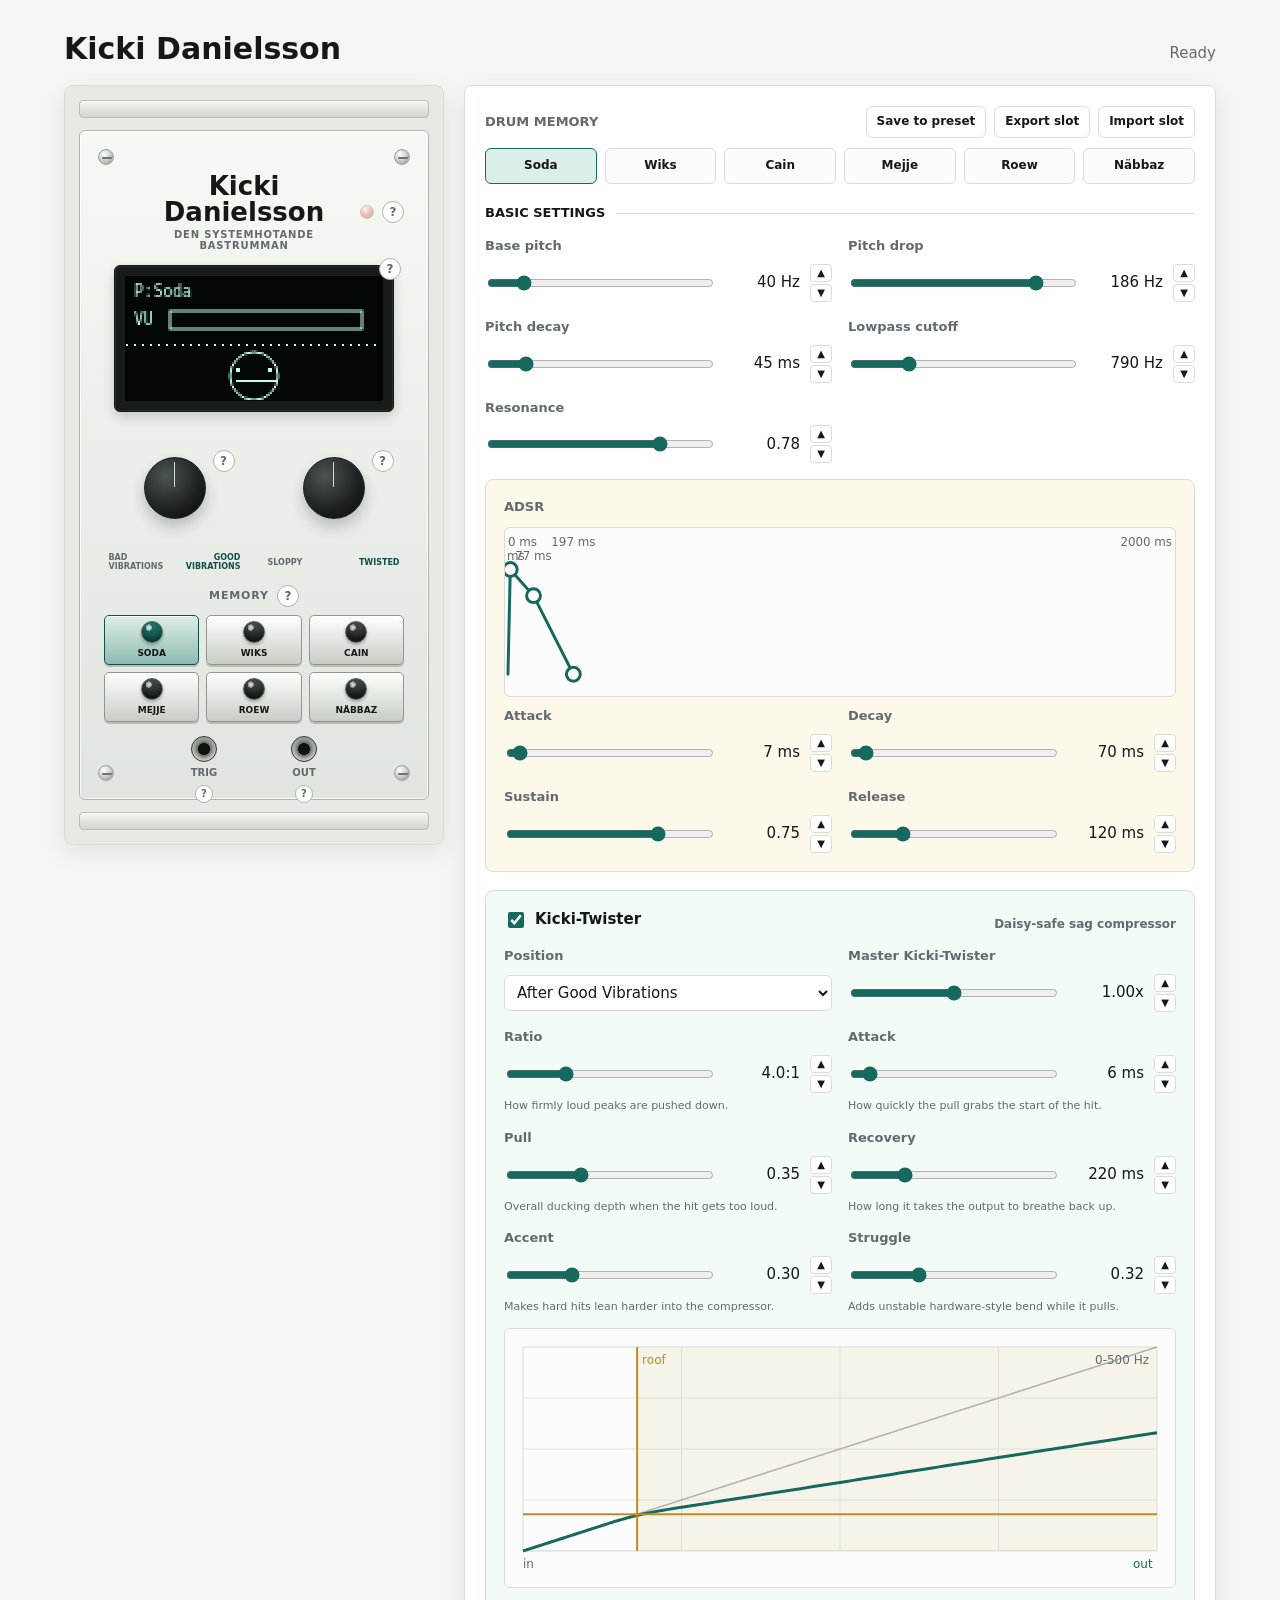
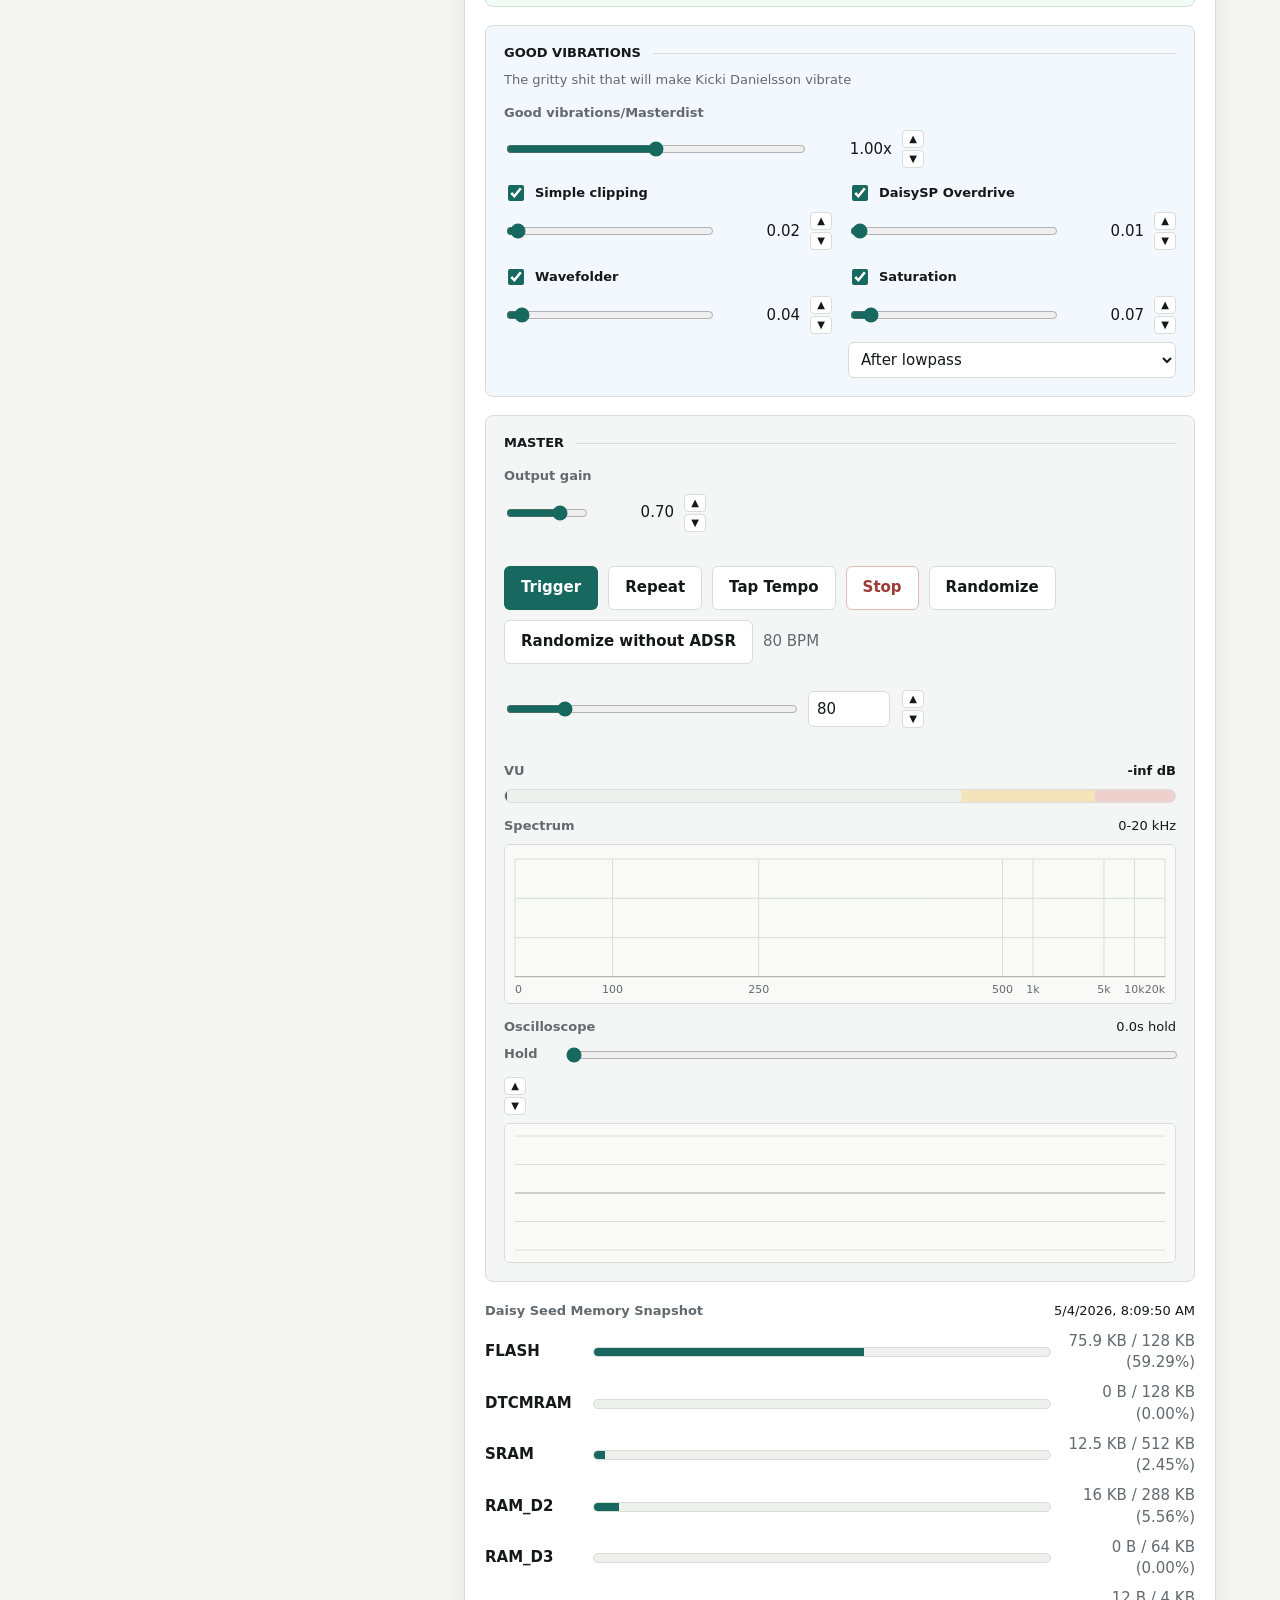
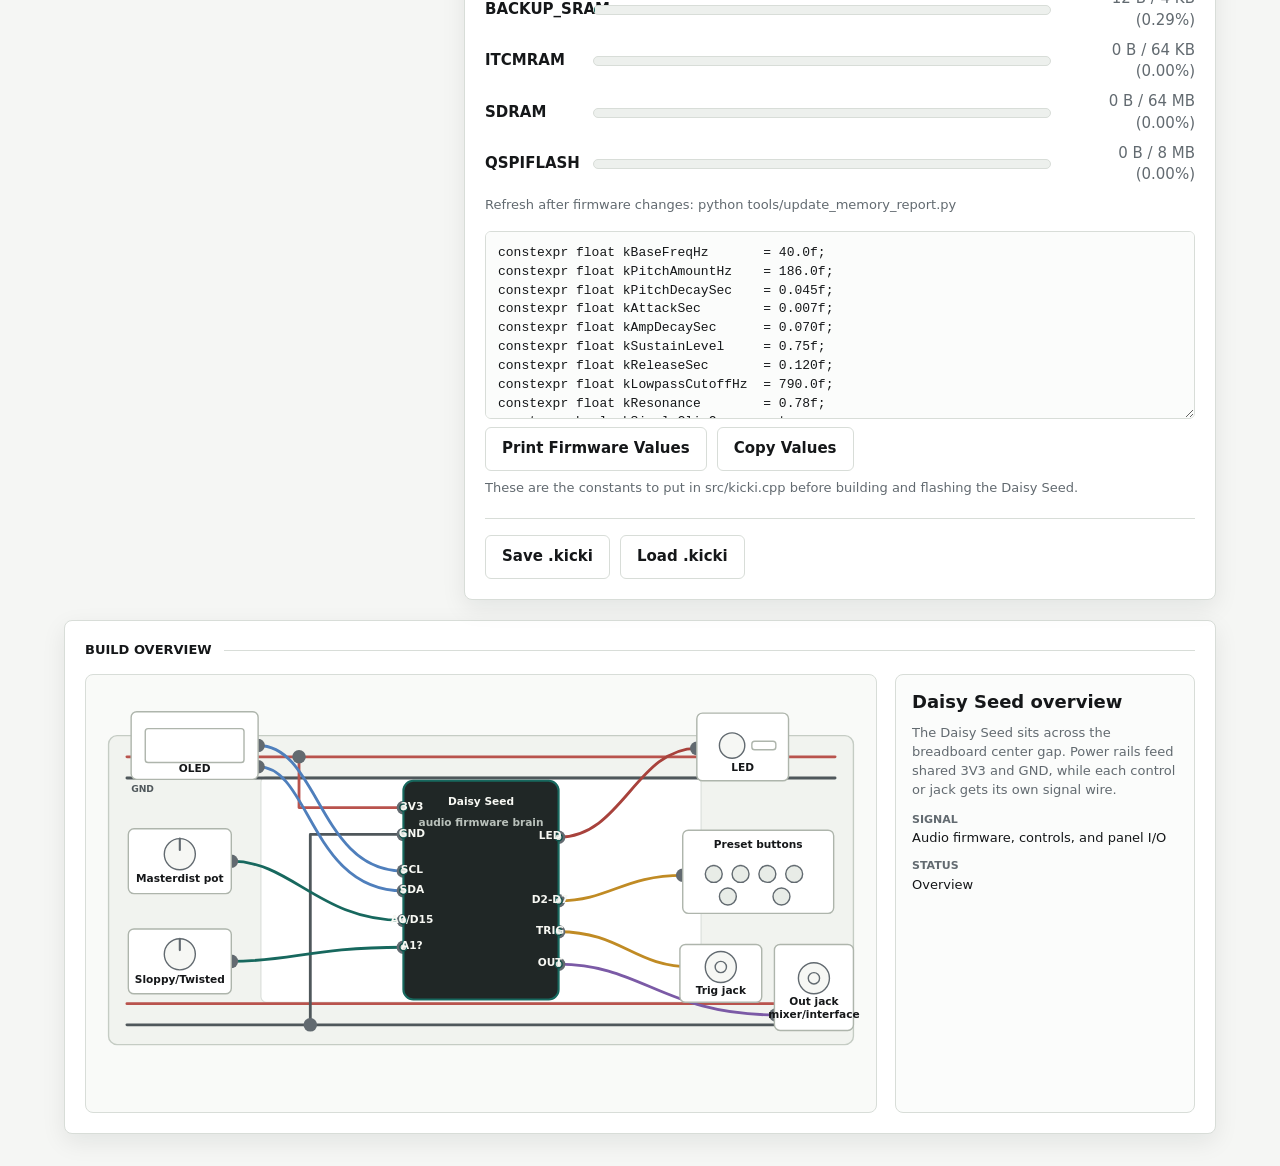
==== commit bb6455ee: "Add build overview wiring diagram" ====
--- a/preview/kicki/index.html
+++ b/preview/kicki/index.html
@@ -441,6 +441,137 @@
             </div>
         </section>
         </div>
+
+        <section class="surface wiring-overview" aria-label="Daisy Seed and breadboard build overview">
+            <div class="section-heading">Build Overview</div>
+            <div class="wiring-layout">
+                <div class="wiring-diagram" aria-label="Interactive breadboard wiring diagram">
+                    <svg id="wiringDiagram" viewBox="0 0 1120 620" role="img" aria-label="Daisy Seed, breadboard, and Kicki Danielsson module connections">
+                        <defs>
+                            <marker id="wireDot" markerWidth="6" markerHeight="6" refX="3" refY="3">
+                                <circle cx="3" cy="3" r="2.4" fill="#626a70"></circle>
+                            </marker>
+                        </defs>
+
+                        <rect class="breadboard-shell" x="32" y="86" width="1056" height="438" rx="12"></rect>
+                        <rect class="breadboard-center" x="248" y="144" width="624" height="320" rx="8"></rect>
+                        <line class="rail rail-positive" x1="58" y1="116" x2="1062" y2="116"></line>
+                        <line class="rail rail-ground" x1="58" y1="146" x2="1062" y2="146"></line>
+                        <line class="rail rail-positive" x1="58" y1="466" x2="1062" y2="466"></line>
+                        <line class="rail rail-ground" x1="58" y1="496" x2="1062" y2="496"></line>
+                        <text class="rail-label rail-positive-label" x="64" y="108">3V3</text>
+                        <text class="rail-label rail-ground-label" x="64" y="166">GND</text>
+
+                        <path class="wire wire-power" data-wiring="power" tabindex="0" role="button" aria-label="3V3 power rail" d="M450 188 L302 188 L302 116"></path>
+                        <path class="wire wire-ground" data-wiring="ground" tabindex="0" role="button" aria-label="Ground rail" d="M450 226 L318 226 L318 496"></path>
+                        <path class="wire wire-i2c" data-wiring="oled" tabindex="0" role="button" aria-label="OLED I2C wiring" d="M450 278 C330 278 330 100 244 100"></path>
+                        <path class="wire wire-i2c-alt" data-wiring="oled" tabindex="0" role="button" aria-label="OLED I2C wiring" d="M450 306 C318 306 318 130 244 130"></path>
+                        <path class="wire wire-analog" data-wiring="masterdist" tabindex="0" role="button" aria-label="Masterdist potentiometer wiring" d="M450 348 C330 348 292 264 206 264"></path>
+                        <path class="wire wire-analog-alt" data-wiring="twisterknob" tabindex="0" role="button" aria-label="Sloppy Twisted potentiometer wiring" d="M450 386 C320 386 292 406 206 406"></path>
+                        <path class="wire wire-digital" data-wiring="buttons" tabindex="0" role="button" aria-label="Preset button wiring" d="M670 320 C742 320 762 284 846 284"></path>
+                        <path class="wire wire-digital-alt" data-wiring="trig" tabindex="0" role="button" aria-label="Trigger jack wiring" d="M670 364 C760 364 776 414 860 414"></path>
+                        <path class="wire wire-audio" data-wiring="out" tabindex="0" role="button" aria-label="Audio output jack wiring" d="M670 410 C788 410 820 482 978 482"></path>
+                        <path class="wire wire-led" data-wiring="led" tabindex="0" role="button" aria-label="LED output wiring" d="M670 230 C760 230 780 104 866 104"></path>
+
+                        <g class="wiring-node wiring-seed active" data-wiring="seed" tabindex="0" role="button" aria-label="Daisy Seed overview">
+                            <rect x="450" y="150" width="220" height="310" rx="14"></rect>
+                            <text x="560" y="184">Daisy Seed</text>
+                            <text class="wiring-small" x="560" y="214">audio firmware brain</text>
+                            <circle cx="450" cy="188" r="5"></circle>
+                            <circle cx="450" cy="226" r="5"></circle>
+                            <circle cx="450" cy="278" r="5"></circle>
+                            <circle cx="450" cy="306" r="5"></circle>
+                            <circle cx="450" cy="348" r="5"></circle>
+                            <circle cx="450" cy="386" r="5"></circle>
+                            <circle cx="670" cy="230" r="5"></circle>
+                            <circle cx="670" cy="320" r="5"></circle>
+                            <circle cx="670" cy="364" r="5"></circle>
+                            <circle cx="670" cy="410" r="5"></circle>
+                            <text class="pin-label" x="462" y="191">3V3</text>
+                            <text class="pin-label" x="462" y="229">GND</text>
+                            <text class="pin-label" x="462" y="281">SCL</text>
+                            <text class="pin-label" x="462" y="309">SDA</text>
+                            <text class="pin-label" x="462" y="351">A0/D15</text>
+                            <text class="pin-label" x="462" y="389">A1?</text>
+                            <text class="pin-label pin-right" x="658" y="233">LED</text>
+                            <text class="pin-label pin-right" x="658" y="323">D2-D7</text>
+                            <text class="pin-label pin-right" x="658" y="367">TRIG</text>
+                            <text class="pin-label pin-right" x="658" y="413">OUT</text>
+                        </g>
+
+                        <g class="wiring-node" data-wiring="oled" tabindex="0" role="button" aria-label="OLED display wiring">
+                            <rect x="64" y="52" width="180" height="96" rx="8"></rect>
+                            <rect x="84" y="76" width="140" height="48" rx="4"></rect>
+                            <text x="154" y="138">OLED</text>
+                        </g>
+
+                        <g class="wiring-node" data-wiring="led" tabindex="0" role="button" aria-label="Panel LED wiring">
+                            <rect x="866" y="54" width="130" height="96" rx="8"></rect>
+                            <circle class="wiring-led-dot" cx="916" cy="100" r="18"></circle>
+                            <rect class="wiring-resistor" x="944" y="94" width="34" height="12" rx="4"></rect>
+                            <text x="931" y="136">LED</text>
+                        </g>
+
+                        <g class="wiring-node" data-wiring="masterdist" tabindex="0" role="button" aria-label="Masterdist potentiometer wiring">
+                            <rect x="60" y="218" width="146" height="92" rx="8"></rect>
+                            <circle cx="133" cy="254" r="22"></circle>
+                            <line x1="133" y1="232" x2="133" y2="248"></line>
+                            <text x="133" y="294">Masterdist pot</text>
+                        </g>
+
+                        <g class="wiring-node" data-wiring="twisterknob" tabindex="0" role="button" aria-label="Sloppy Twisted potentiometer wiring">
+                            <rect x="60" y="360" width="146" height="92" rx="8"></rect>
+                            <circle cx="133" cy="396" r="22"></circle>
+                            <line x1="133" y1="374" x2="133" y2="390"></line>
+                            <text x="133" y="436">Sloppy/Twisted</text>
+                        </g>
+
+                        <g class="wiring-node" data-wiring="buttons" tabindex="0" role="button" aria-label="Preset button wiring">
+                            <rect x="846" y="220" width="214" height="118" rx="8"></rect>
+                            <text x="953" y="246">Preset buttons</text>
+                            <g class="button-dots">
+                                <circle cx="890" cy="282" r="12"></circle>
+                                <circle cx="928" cy="282" r="12"></circle>
+                                <circle cx="966" cy="282" r="12"></circle>
+                                <circle cx="1004" cy="282" r="12"></circle>
+                                <circle cx="910" cy="314" r="12"></circle>
+                                <circle cx="986" cy="314" r="12"></circle>
+                            </g>
+                        </g>
+
+                        <g class="wiring-node" data-wiring="trig" tabindex="0" role="button" aria-label="Trigger jack wiring">
+                            <rect x="842" y="382" width="116" height="82" rx="8"></rect>
+                            <circle cx="900" cy="414" r="22"></circle>
+                            <circle cx="900" cy="414" r="8"></circle>
+                            <text x="900" y="452">Trig jack</text>
+                        </g>
+
+                        <g class="wiring-node" data-wiring="out" tabindex="0" role="button" aria-label="Audio output jack wiring">
+                            <rect x="976" y="382" width="112" height="122" rx="8"></rect>
+                            <circle cx="1032" cy="430" r="22"></circle>
+                            <circle cx="1032" cy="430" r="8"></circle>
+                            <text x="1032" y="468">Out jack</text>
+                            <text class="wiring-small" x="1032" y="486">mixer/interface</text>
+                        </g>
+                    </svg>
+                </div>
+
+                <aside class="wiring-inspector" aria-live="polite">
+                    <h2 id="wiringTitle">Daisy Seed overview</h2>
+                    <p id="wiringBody">The Daisy Seed sits across the breadboard center gap. Power rails feed shared 3V3 and GND, while each control or jack gets its own signal wire.</p>
+                    <dl>
+                        <div>
+                            <dt>Signal</dt>
+                            <dd id="wiringSignal">Audio firmware, controls, and panel I/O</dd>
+                        </div>
+                        <div>
+                            <dt>Status</dt>
+                            <dd id="wiringStatus">Overview</dd>
+                        </div>
+                    </dl>
+                </aside>
+            </div>
+        </section>
     </main>
 
     <div class="hardware-modal" id="hardwareModal" hidden>
@@ -557,6 +688,11 @@
             hardwareModalTitle: document.querySelector("#hardwareModalTitle"),
             hardwareModalBody: document.querySelector("#hardwareModalBody"),
             hardwareModalClose: document.querySelector("#hardwareModalClose"),
+            wiringTitle: document.querySelector("#wiringTitle"),
+            wiringBody: document.querySelector("#wiringBody"),
+            wiringSignal: document.querySelector("#wiringSignal"),
+            wiringStatus: document.querySelector("#wiringStatus"),
+            wiringTargets: Array.from(document.querySelectorAll("[data-wiring]")),
             presetSaveMode: document.querySelector("#presetSaveMode"),
             exportSlotPreset: document.querySelector("#exportSlotPreset"),
             importSlotPreset: document.querySelector("#importSlotPreset"),
@@ -912,6 +1048,69 @@
             },
         };
 
+        const wiringDetails = {
+            seed: {
+                title: "Daisy Seed overview",
+                body: "The Daisy Seed sits across the breadboard center gap. Power rails feed shared 3V3 and GND, while each control or jack gets its own signal wire.",
+                signal: "Audio firmware, controls, and panel I/O",
+                status: "Overview",
+            },
+            power: {
+                title: "3V3 rail",
+                body: "Daisy Seed 3V3 feeds the breadboard positive rail. Use it for OLED VCC and the outside legs of the potentiometers.",
+                signal: "Daisy 3V3 to breadboard + rail",
+                status: "Required",
+            },
+            ground: {
+                title: "GND rail",
+                body: "Daisy Seed GND feeds the breadboard ground rail. Every component needs a shared ground reference.",
+                signal: "Daisy GND to breadboard - rail",
+                status: "Required",
+            },
+            oled: {
+                title: "OLED display",
+                body: "Use a 128x64 SSD1306-style I2C OLED. Wire VCC and GND to the rails, then wire SCL and SDA to the I2C pins you reserve in firmware.",
+                signal: "3V3, GND, I2C SCL, I2C SDA",
+                status: "Preview only until OLED firmware is added",
+            },
+            led: {
+                title: "Panel LED",
+                body: "Wire the LED cathode to GND and the anode through a resistor to a free Daisy digital pin. Firmware still needs a small LED or PWM output.",
+                signal: "Digital output through 1k resistor",
+                status: "Suggested wiring",
+            },
+            masterdist: {
+                title: "Masterdist pot",
+                body: "Use a 10k linear potentiometer. Outside legs go to 3V3 and GND; the wiper goes to A0 / D15. Firmware already has this prepared, disabled by default.",
+                signal: "A0 / D15 analog input",
+                status: "Prepared in firmware",
+            },
+            twisterknob: {
+                title: "Sloppy/Twisted pot",
+                body: "Use a second 10k linear potentiometer. Outside legs go to 3V3 and GND; the wiper should go to a free analog input and be mapped to Master Kicki-Twister.",
+                signal: "Suggested free analog input",
+                status: "Needs firmware pin mapping",
+            },
+            buttons: {
+                title: "Preset buttons",
+                body: "Use six momentary buttons. One side of each button goes to GND; the other side goes to its own digital input with internal pull-up enabled.",
+                signal: "Six digital inputs",
+                status: "Suggested wiring",
+            },
+            trig: {
+                title: "Trig jack",
+                body: "Wire jack sleeve to GND and tip to a digital input protected for Daisy's 0V to 3V3 range. Firmware should trigger the kick on a rising edge.",
+                signal: "Digital trigger input",
+                status: "Needs firmware trigger input",
+            },
+            out: {
+                title: "Out jack",
+                body: "Wire jack sleeve to GND and tip to one Daisy audio output. Feed a mixer, audio interface, amp input, or eurorack output circuit, not a speaker directly.",
+                signal: "Daisy audio output",
+                status: "Firmware outputs mono to both audio channels",
+            },
+        };
+
         function getAudio() {
             if(!state.audio) {
                 state.audio = new AudioContext();
@@ -1815,6 +2014,18 @@
             els.hardwareModal.hidden = true;
         }
 
+        function selectWiring(kind) {
+            const details = wiringDetails[kind] || wiringDetails.seed;
+
+            els.wiringTitle.textContent = details.title;
+            els.wiringBody.textContent = details.body;
+            els.wiringSignal.textContent = details.signal;
+            els.wiringStatus.textContent = details.status;
+            els.wiringTargets.forEach((target) => {
+                target.classList.toggle("active", target.dataset.wiring === kind);
+            });
+        }
+
         function startRepeat() {
             triggerKick();
             state.repeatTimer = setInterval(triggerKick, state.repeatMs);
@@ -2590,6 +2801,16 @@
         els.rackOutHelp.addEventListener("click", () => openHardwareModal("out"));
         els.hardwareModalClose.addEventListener("click", closeHardwareModal);
         els.hardwareModalBackdrop.addEventListener("click", closeHardwareModal);
+        els.wiringTargets.forEach((target) => {
+            target.addEventListener("click", () => selectWiring(target.dataset.wiring));
+            target.addEventListener("keydown", (event) => {
+                if(event.key === "Enter" || event.code === "Space") {
+                    event.preventDefault();
+                    event.stopPropagation();
+                    selectWiring(target.dataset.wiring);
+                }
+            });
+        });
         document.addEventListener("keydown", (event) => {
             if(event.key === "Escape" && !els.hardwareModal.hidden) {
                 closeHardwareModal();
@@ -2610,6 +2831,7 @@
         drawRackOled();
         drawSpectrumAnalyzer();
         drawOscilloscope();
+        selectWiring("seed");
     </script>
 </body>
 </html>
--- a/preview/kicki/kicki.css
+++ b/preview/kicki/kicki.css
@@ -64,6 +64,263 @@
     border-radius: 8px;
     padding: 20px;
     box-shadow: 0 8px 24px rgba(18, 24, 31, 0.08);
+}
+
+.wiring-overview {
+    margin-top: 20px;
+}
+
+.wiring-layout {
+    display: grid;
+    grid-template-columns: minmax(0, 1fr) 300px;
+    gap: 18px;
+    align-items: stretch;
+}
+
+.wiring-diagram {
+    min-width: 0;
+    overflow: auto;
+    border: 1px solid var(--line);
+    border-radius: 8px;
+    background: #f9faf8;
+}
+
+.wiring-diagram svg {
+    display: block;
+    min-width: 780px;
+    width: 100%;
+    height: auto;
+}
+
+.breadboard-shell {
+    fill: #f1f3ef;
+    stroke: #c5ccc4;
+    stroke-width: 2;
+}
+
+.breadboard-center {
+    fill: #fff;
+    stroke: #d8ddd8;
+    stroke-width: 1.5;
+}
+
+.rail {
+    stroke-width: 4;
+    stroke-linecap: round;
+}
+
+.rail-positive {
+    stroke: #b9534d;
+}
+
+.rail-ground {
+    stroke: #4f575b;
+}
+
+.rail-label,
+.wiring-node text,
+.pin-label {
+    font-family: system-ui, -apple-system, BlinkMacSystemFont, "Segoe UI", sans-serif;
+    letter-spacing: 0;
+}
+
+.rail-label {
+    font-size: 13px;
+    font-weight: 800;
+}
+
+.rail-positive-label {
+    fill: #9b3c36;
+}
+
+.rail-ground-label {
+    fill: #4f575b;
+}
+
+.wire {
+    fill: none;
+    stroke-width: 4;
+    stroke-linecap: round;
+    stroke-linejoin: round;
+    marker-start: url(#wireDot);
+    marker-end: url(#wireDot);
+    cursor: pointer;
+    pointer-events: stroke;
+}
+
+.wire:focus-visible,
+.wire.active {
+    outline: none;
+    stroke-width: 7;
+}
+
+.wire-power {
+    stroke: #b9534d;
+}
+
+.wire-ground {
+    stroke: #4f575b;
+}
+
+.wire-i2c,
+.wire-i2c-alt {
+    stroke: #4f7fbc;
+}
+
+.wire-analog,
+.wire-analog-alt {
+    stroke: #17685e;
+}
+
+.wire-digital,
+.wire-digital-alt {
+    stroke: #c08b24;
+}
+
+.wire-audio {
+    stroke: #7b5aa6;
+}
+
+.wire-led {
+    stroke: #a8423c;
+}
+
+.wiring-node {
+    cursor: pointer;
+}
+
+.wiring-node rect {
+    fill: #fff;
+    stroke: #aeb5ac;
+    stroke-width: 2;
+}
+
+.wiring-node circle {
+    fill: #f6f7f4;
+    stroke: #626a70;
+    stroke-width: 2;
+}
+
+.wiring-node line {
+    stroke: #626a70;
+    stroke-width: 3;
+    stroke-linecap: round;
+}
+
+.wiring-node text {
+    fill: var(--text);
+    font-size: 15px;
+    font-weight: 800;
+    text-anchor: middle;
+}
+
+.wiring-small {
+    fill: var(--muted);
+    font-size: 11px;
+    font-weight: 700;
+}
+
+.wiring-seed rect {
+    fill: #202726;
+    stroke: #48524f;
+}
+
+.wiring-seed text {
+    fill: #f7f8f3;
+}
+
+.wiring-seed .wiring-small {
+    fill: #b9c1bb;
+}
+
+.wiring-seed circle {
+    fill: #d8ddd8;
+    stroke: #0b0d0d;
+}
+
+.pin-label {
+    fill: #dce5df;
+    font-size: 10px;
+    font-weight: 750;
+    text-anchor: start;
+}
+
+.pin-right {
+    text-anchor: end;
+}
+
+.wiring-led-dot {
+    fill: #c21a14;
+    stroke: #8d2b26;
+}
+
+.wiring-resistor {
+    fill: #e7d3a5;
+    stroke: #8f7138;
+}
+
+.button-dots circle {
+    fill: #e8ece7;
+}
+
+.wiring-node:hover rect,
+.wiring-node:focus-visible rect,
+.wiring-node.active rect {
+    stroke: var(--accent);
+    stroke-width: 3;
+}
+
+.wiring-node:hover circle,
+.wiring-node:focus-visible circle,
+.wiring-node.active circle {
+    stroke: var(--accent-dark);
+}
+
+.wiring-inspector {
+    display: grid;
+    align-content: start;
+    gap: 12px;
+    min-width: 0;
+    padding: 16px;
+    border: 1px solid var(--line);
+    border-radius: 8px;
+    background: #fbfcfb;
+}
+
+.wiring-inspector h2 {
+    margin: 0;
+    font-size: 18px;
+    line-height: 1.2;
+}
+
+.wiring-inspector p {
+    margin: 0;
+    color: var(--muted);
+    font-size: 13px;
+}
+
+.wiring-inspector dl {
+    display: grid;
+    gap: 10px;
+    margin: 0;
+}
+
+.wiring-inspector dl div {
+    display: grid;
+    gap: 2px;
+}
+
+.wiring-inspector dt {
+    color: var(--muted);
+    font-size: 11px;
+    font-weight: 800;
+    text-transform: uppercase;
+}
+
+.wiring-inspector dd {
+    margin: 0;
+    color: var(--text);
+    font-size: 13px;
 }
 
 .eurorack-panel {
@@ -1169,6 +1426,14 @@
         position: static;
         justify-self: center;
     }
+
+    .wiring-layout {
+        grid-template-columns: 1fr;
+    }
+
+    .wiring-inspector {
+        min-height: 0;
+    }
 }
 
 @media (max-width: 760px) {
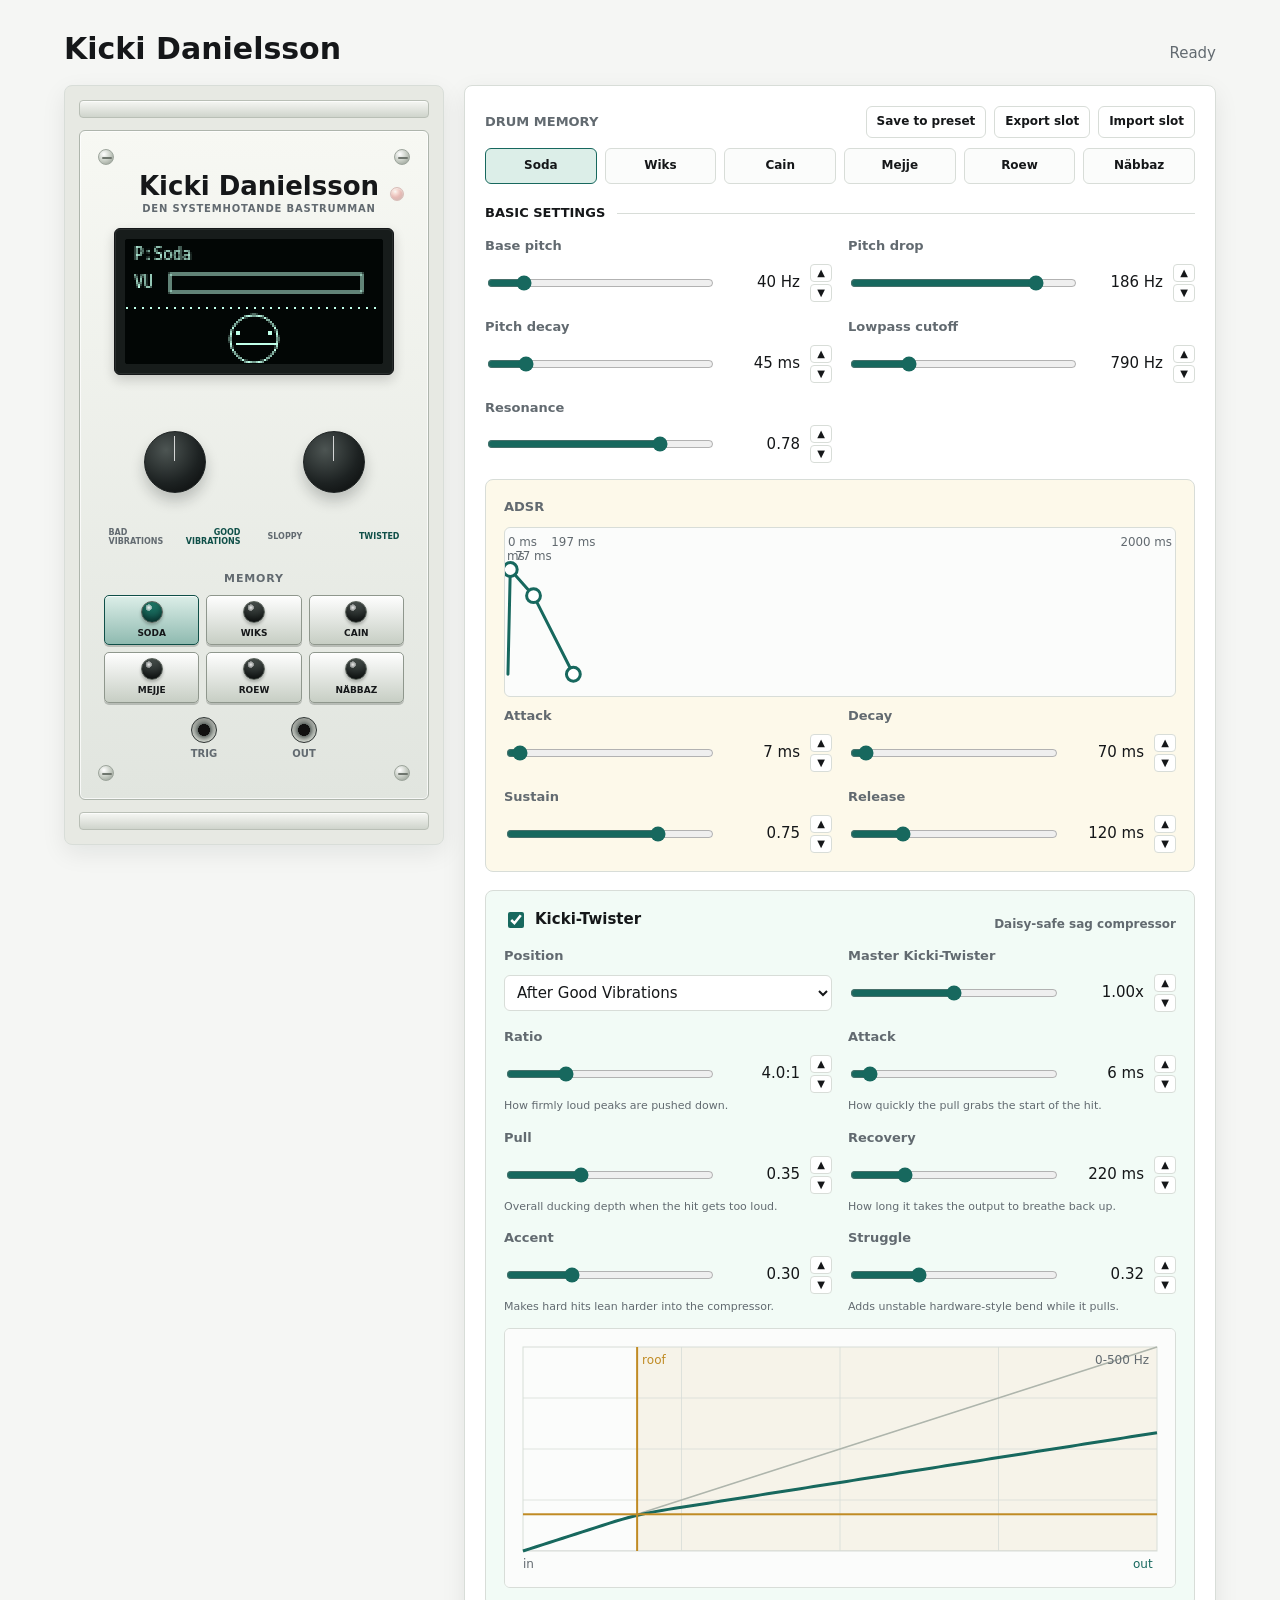
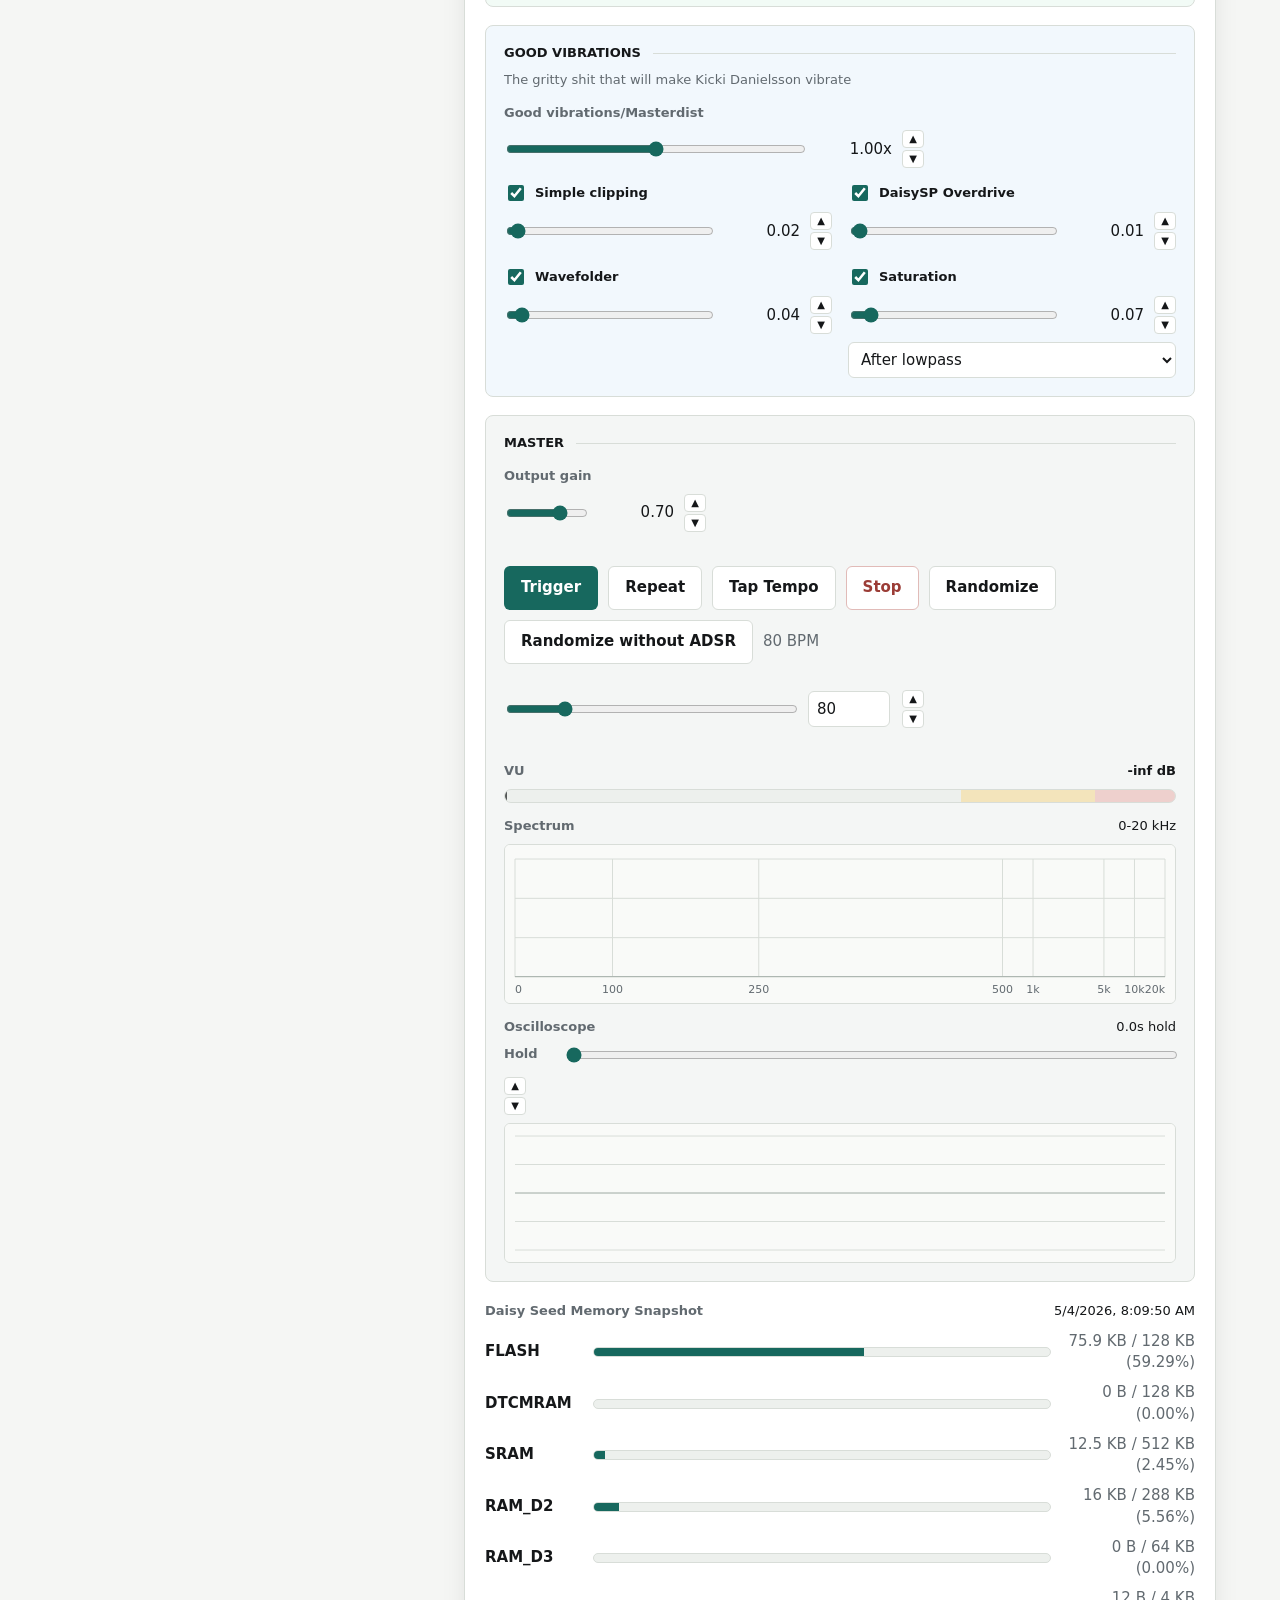
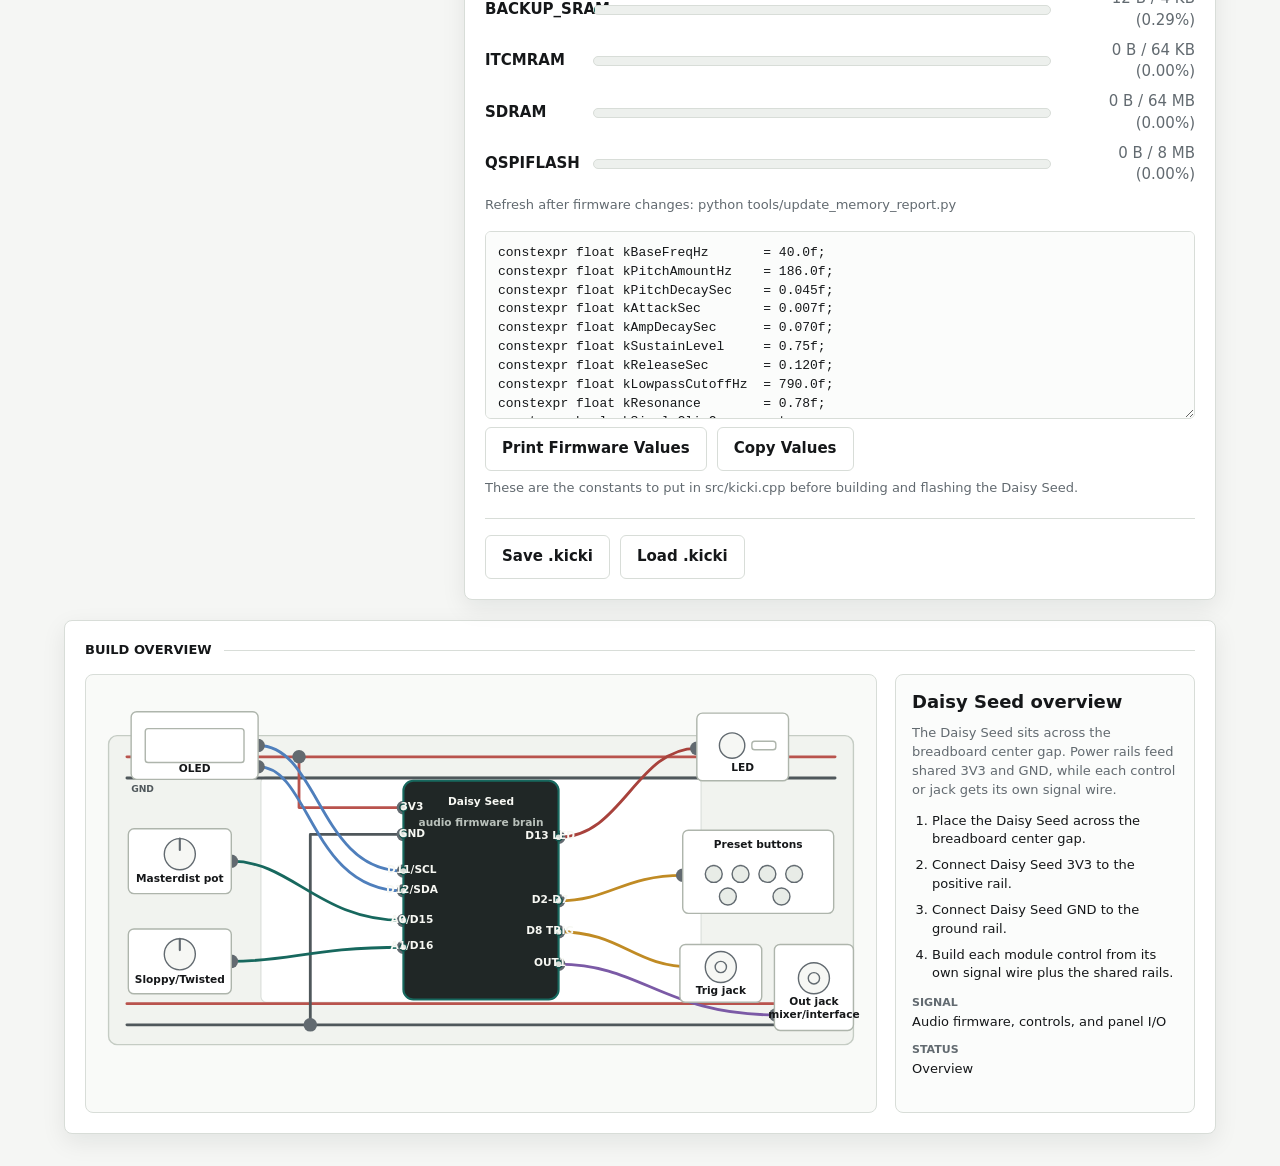
==== commit b30cce1d: "Move wiring instructions into build overview" ====
--- a/preview/kicki/index.html
+++ b/preview/kicki/index.html
@@ -28,12 +28,10 @@
                     </div>
                     <div class="rack-title-tools">
                         <span class="rack-led" id="rackLed" aria-hidden="true"></span>
-                        <button class="rack-help-button" id="rackLedHelp" type="button" aria-label="Show LED wiring instructions">?</button>
                     </div>
                 </div>
 
                 <div class="rack-oled" aria-label="128 pixel wide monochrome OLED display simulator">
-                    <button class="rack-help-button rack-oled-help" id="rackOledHelp" type="button" aria-label="Show OLED display installation instructions">?</button>
                     <canvas id="rackOledCanvas" width="128" height="62"></canvas>
                 </div>
 
@@ -50,7 +48,6 @@
                             aria-valuemax="2"
                             aria-valuenow="1"
                         ></div>
-                        <button class="rack-help-button rack-knob-help" id="rackMasterDistHelp" type="button" aria-label="Show Masterdist knob wiring instructions">?</button>
                         <div class="rack-vibration-row" aria-hidden="true">
                             <span>Bad vibrations</span>
                             <span>Good vibrations</span>
@@ -68,7 +65,6 @@
                             aria-valuemax="2"
                             aria-valuenow="1"
                         ></div>
-                        <button class="rack-help-button rack-knob-help" id="rackTwisterHelp" type="button" aria-label="Show Sloppy/Twisted knob wiring instructions">?</button>
                         <div class="rack-vibration-row" aria-hidden="true">
                             <span>Sloppy</span>
                             <span>Twisted</span>
@@ -78,7 +74,6 @@
 
                 <div class="rack-preset-header">
                     <span>Memory</span>
-                    <button class="rack-help-button" id="rackPresetHelp" type="button" aria-label="Show preset button wiring instructions">?</button>
                 </div>
                 <div class="rack-preset-grid" aria-label="Preset pushbuttons">
                     <button class="rack-preset-button" type="button" data-preset-slot="0">Soda</button>
@@ -93,12 +88,10 @@
                     <div class="jack">
                         <div class="jack-hole"></div>
                         <span>Trig</span>
-                        <button class="rack-help-button jack-help" id="rackTrigHelp" type="button" aria-label="Show trigger input jack wiring instructions">?</button>
                     </div>
                     <div class="jack">
                         <div class="jack-hole"></div>
                         <span>Out</span>
-                        <button class="rack-help-button jack-help" id="rackOutHelp" type="button" aria-label="Show audio output jack wiring instructions">?</button>
                     </div>
                 </div>
 
@@ -489,14 +482,14 @@
                             <circle cx="670" cy="410" r="5"></circle>
                             <text class="pin-label" x="462" y="191">3V3</text>
                             <text class="pin-label" x="462" y="229">GND</text>
-                            <text class="pin-label" x="462" y="281">SCL</text>
-                            <text class="pin-label" x="462" y="309">SDA</text>
+                            <text class="pin-label" x="462" y="281">D11/SCL</text>
+                            <text class="pin-label" x="462" y="309">D12/SDA</text>
                             <text class="pin-label" x="462" y="351">A0/D15</text>
-                            <text class="pin-label" x="462" y="389">A1?</text>
-                            <text class="pin-label pin-right" x="658" y="233">LED</text>
+                            <text class="pin-label" x="462" y="389">A1/D16</text>
+                            <text class="pin-label pin-right" x="658" y="233">D13 LED</text>
                             <text class="pin-label pin-right" x="658" y="323">D2-D7</text>
-                            <text class="pin-label pin-right" x="658" y="367">TRIG</text>
-                            <text class="pin-label pin-right" x="658" y="413">OUT</text>
+                            <text class="pin-label pin-right" x="658" y="367">D8 TRIG</text>
+                            <text class="pin-label pin-right" x="658" y="413">OUT1</text>
                         </g>
 
                         <g class="wiring-node" data-wiring="oled" tabindex="0" role="button" aria-label="OLED display wiring">
@@ -559,6 +552,7 @@
                 <aside class="wiring-inspector" aria-live="polite">
                     <h2 id="wiringTitle">Daisy Seed overview</h2>
                     <p id="wiringBody">The Daisy Seed sits across the breadboard center gap. Power rails feed shared 3V3 and GND, while each control or jack gets its own signal wire.</p>
+                    <ol class="wiring-steps" id="wiringSteps"></ol>
                     <dl>
                         <div>
                             <dt>Signal</dt>
@@ -573,17 +567,6 @@
             </div>
         </section>
     </main>
-
-    <div class="hardware-modal" id="hardwareModal" hidden>
-        <div class="hardware-modal-backdrop" id="hardwareModalBackdrop"></div>
-        <section class="hardware-modal-card" role="dialog" aria-modal="true" aria-labelledby="hardwareModalTitle">
-            <div class="hardware-modal-header">
-                <h2 id="hardwareModalTitle">Hardware</h2>
-                <button class="hardware-modal-close" id="hardwareModalClose" type="button" aria-label="Close hardware instructions">x</button>
-            </div>
-            <div class="hardware-modal-body" id="hardwareModalBody"></div>
-        </section>
-    </div>
 
     <script src="memory-report.js"></script>
     <script src="oled.js"></script>
@@ -675,21 +658,10 @@
             scopeHoldReadout: document.querySelector("#scopeHoldReadout"),
             rackMasterDistKnob: document.querySelector("#rackMasterDistKnob"),
             rackTwisterKnob: document.querySelector("#rackTwisterKnob"),
-            rackMasterDistHelp: document.querySelector("#rackMasterDistHelp"),
-            rackTwisterHelp: document.querySelector("#rackTwisterHelp"),
             rackLed: document.querySelector("#rackLed"),
-            rackLedHelp: document.querySelector("#rackLedHelp"),
-            rackOledHelp: document.querySelector("#rackOledHelp"),
-            rackPresetHelp: document.querySelector("#rackPresetHelp"),
-            rackTrigHelp: document.querySelector("#rackTrigHelp"),
-            rackOutHelp: document.querySelector("#rackOutHelp"),
-            hardwareModal: document.querySelector("#hardwareModal"),
-            hardwareModalBackdrop: document.querySelector("#hardwareModalBackdrop"),
-            hardwareModalTitle: document.querySelector("#hardwareModalTitle"),
-            hardwareModalBody: document.querySelector("#hardwareModalBody"),
-            hardwareModalClose: document.querySelector("#hardwareModalClose"),
             wiringTitle: document.querySelector("#wiringTitle"),
             wiringBody: document.querySelector("#wiringBody"),
+            wiringSteps: document.querySelector("#wiringSteps"),
             wiringSignal: document.querySelector("#wiringSignal"),
             wiringStatus: document.querySelector("#wiringStatus"),
             wiringTargets: Array.from(document.querySelectorAll("[data-wiring]")),
@@ -966,148 +938,135 @@
             },
         ];
 
-        const hardwareInstructions = {
-            led: {
-                title: "Red LED wiring",
-                steps: [
-                    "Parts: one red LED, one 1k resistor, jumper wires, and a breadboard.",
-                    "Put the LED across the breadboard center gap so each leg is on a different row.",
-                    "Connect the LED cathode, the shorter leg or flat-edge side, to Daisy Seed GND.",
-                    "Connect the LED anode through the 1k resistor to a free Daisy Seed digital pin.",
-                    "Do not connect an LED directly between 3V3 and GND without a resistor.",
-                    "The preview LED is currently visual-only. To make a real LED follow the kick, reserve a pin and add a small firmware LED/PWM output."
-                ],
-            },
-            masterdist: {
-                title: "Masterdist knob wiring",
-                steps: [
-                    "Parts: one 10k linear potentiometer, jumper wires, and a breadboard.",
-                    "Place the potentiometer on the breadboard so its three legs are on separate rows.",
-                    "Connect one outside leg to Daisy Seed 3V3.",
-                    "Connect the other outside leg to Daisy Seed GND.",
-                    "Connect the middle wiper leg to Daisy Seed A0 / D15.",
-                    "This firmware is already prepared for A0 / D15. After wiring, set kMasterDistKnobEnabled to true in src/kicki.cpp."
-                ],
-            },
-            twisterknob: {
-                title: "Sloppy/Twisted knob wiring",
-                steps: [
-                    "Parts: one 10k linear potentiometer, jumper wires, and a breadboard.",
-                    "Place the potentiometer on the breadboard so its three legs are on separate rows.",
-                    "Connect one outside leg to Daisy Seed 3V3.",
-                    "Connect the other outside leg to Daisy Seed GND.",
-                    "Connect the middle wiper leg to a free Daisy Seed analog input.",
-                    "Map that analog input to Master Kicki-Twister in firmware so left is Sloppy and right is Twisted.",
-                    "If the direction feels backwards, swap the two outside potentiometer legs."
-                ],
-            },
-            buttons: {
-                title: "Preset button wiring",
-                steps: [
-                    "Parts: six momentary pushbuttons, jumper wires, and a breadboard.",
-                    "Place each pushbutton across the breadboard center gap so each side lands on separate rows.",
-                    "Connect one side of every button to Daisy Seed GND.",
-                    "Connect the other side of each button to its own free Daisy Seed digital pin.",
-                    "Use the Daisy internal pull-up setting in firmware so an unpressed button reads high and a pressed button reads low.",
-                    "Recommended future mapping: Soda, Wiks, Cain, Mejje, Roew, and Näbbaz each get one dedicated GPIO pin."
-                ],
-            },
-            oled: {
-                title: "128x64 OLED installation",
-                steps: [
-                    "Parts: one 128x64 monochrome I2C OLED module, jumper wires, and a breadboard.",
-                    "Use an SSD1306-compatible display when possible, because it matches common Daisy/libDaisy examples.",
-                    "Connect OLED GND to Daisy Seed GND.",
-                    "Connect OLED VCC to Daisy Seed 3V3 unless your module explicitly requires 5V.",
-                    "Connect OLED SCL to the Daisy Seed I2C clock pin you reserve in firmware.",
-                    "Connect OLED SDA to the matching Daisy Seed I2C data pin.",
-                    "The browser OLED is currently visual-only. Firmware still needs an SSD1306 display object, I2C pin config, and a small screen update routine."
-                ],
-            },
-            trig: {
-                title: "Trig jack wiring",
-                steps: [
-                    "Parts: one 3.5mm mono jack socket, jumper wires, and a breadboard.",
-                    "Connect the jack sleeve to Daisy Seed GND.",
-                    "Connect the jack tip to a free Daisy Seed digital input pin reserved for trigger input.",
-                    "Use the Daisy internal pull-down or pull-up mode in firmware, matching the trigger circuit you choose.",
-                    "Keep incoming trigger and gate signals within the Daisy Seed 0V to 3V3 input range.",
-                    "The browser Trig jack is currently visual-only. Firmware still needs a GPIO trigger input that calls TriggerKick() on a rising edge."
-                ],
-            },
-            out: {
-                title: "Out jack wiring",
-                steps: [
-                    "Parts: one 3.5mm mono jack socket, jumper wires, and optionally a small series resistor.",
-                    "Connect the jack sleeve to Daisy Seed GND.",
-                    "Connect the jack tip to one Daisy Seed audio output channel.",
-                    "The current firmware writes the same kick signal to both Daisy Seed audio outputs, so either output channel can feed a mono Out jack.",
-                    "Do not connect the output directly to a speaker. Use a mixer, audio interface, amp input, or eurorack output circuit.",
-                    "Keep kOutputGain conservative in src/kicki.cpp if the output clips downstream."
-                ],
-            },
-        };
-
         const wiringDetails = {
             seed: {
                 title: "Daisy Seed overview",
                 body: "The Daisy Seed sits across the breadboard center gap. Power rails feed shared 3V3 and GND, while each control or jack gets its own signal wire.",
+                steps: [
+                    "Place the Daisy Seed across the breadboard center gap.",
+                    "Connect Daisy Seed 3V3 to the positive rail.",
+                    "Connect Daisy Seed GND to the ground rail.",
+                    "Build each module control from its own signal wire plus the shared rails."
+                ],
                 signal: "Audio firmware, controls, and panel I/O",
                 status: "Overview",
             },
             power: {
                 title: "3V3 rail",
                 body: "Daisy Seed 3V3 feeds the breadboard positive rail. Use it for OLED VCC and the outside legs of the potentiometers.",
+                steps: [
+                    "Connect Daisy Seed 3V3 to the breadboard positive rail.",
+                    "Use this rail for OLED VCC.",
+                    "Use this rail for one outside leg of each potentiometer.",
+                    "Do not connect 3V3 directly to GND."
+                ],
                 signal: "Daisy 3V3 to breadboard + rail",
                 status: "Required",
             },
             ground: {
                 title: "GND rail",
                 body: "Daisy Seed GND feeds the breadboard ground rail. Every component needs a shared ground reference.",
+                steps: [
+                    "Connect Daisy Seed GND to the breadboard ground rail.",
+                    "Connect jack sleeves, LED cathode, button common sides, OLED GND, and potentiometer ground legs to this rail.",
+                    "Keep every external signal referenced to this shared ground."
+                ],
                 signal: "Daisy GND to breadboard - rail",
                 status: "Required",
             },
             oled: {
                 title: "OLED display",
-                body: "Use a 128x64 SSD1306-style I2C OLED. Wire VCC and GND to the rails, then wire SCL and SDA to the I2C pins you reserve in firmware.",
-                signal: "3V3, GND, I2C SCL, I2C SDA",
+                body: "Use a 128x64 SSD1306-style I2C OLED. Wire VCC and GND to the rails, then wire SCL to D11 and SDA to D12.",
+                steps: [
+                    "Use a 128x64 SSD1306-compatible I2C OLED module.",
+                    "Connect OLED GND to the ground rail.",
+                    "Connect OLED VCC to 3V3 unless the module explicitly requires something else.",
+                    "Connect OLED SCL to Daisy Seed D11.",
+                    "Connect OLED SDA to Daisy Seed D12.",
+                    "Firmware still needs an SSD1306 display object and screen update routine."
+                ],
+                signal: "3V3, GND, D11/SCL, D12/SDA",
                 status: "Preview only until OLED firmware is added",
             },
             led: {
                 title: "Panel LED",
-                body: "Wire the LED cathode to GND and the anode through a resistor to a free Daisy digital pin. Firmware still needs a small LED or PWM output.",
-                signal: "Digital output through 1k resistor",
-                status: "Suggested wiring",
+                body: "Wire the LED cathode to GND and the anode through a 1k resistor to D13. Firmware still needs a small LED or PWM output.",
+                steps: [
+                    "Put the LED across the breadboard center gap.",
+                    "Connect the LED cathode, the shorter leg or flat-edge side, to GND.",
+                    "Connect the LED anode through a 1k resistor to Daisy Seed D13.",
+                    "Do not connect an LED directly between 3V3 and GND without a resistor.",
+                    "Firmware still needs a D13 LED/PWM output for real hardware."
+                ],
+                signal: "D13 digital output through 1k resistor",
+                status: "Chosen pin: D13",
             },
             masterdist: {
                 title: "Masterdist pot",
                 body: "Use a 10k linear potentiometer. Outside legs go to 3V3 and GND; the wiper goes to A0 / D15. Firmware already has this prepared, disabled by default.",
+                steps: [
+                    "Use a 10k linear potentiometer.",
+                    "Place the potentiometer so its three legs are on separate breadboard rows.",
+                    "Connect one outside leg to 3V3.",
+                    "Connect the other outside leg to GND.",
+                    "Connect the middle wiper leg to Daisy Seed A0 / D15.",
+                    "After wiring, set kMasterDistKnobEnabled to true in src/kicki.cpp."
+                ],
                 signal: "A0 / D15 analog input",
                 status: "Prepared in firmware",
             },
             twisterknob: {
                 title: "Sloppy/Twisted pot",
-                body: "Use a second 10k linear potentiometer. Outside legs go to 3V3 and GND; the wiper should go to a free analog input and be mapped to Master Kicki-Twister.",
-                signal: "Suggested free analog input",
-                status: "Needs firmware pin mapping",
+                body: "Use a second 10k linear potentiometer. Outside legs go to 3V3 and GND; the wiper goes to A1 / D16 and should be mapped to Master Kicki-Twister.",
+                steps: [
+                    "Use a second 10k linear potentiometer.",
+                    "Connect one outside leg to 3V3.",
+                    "Connect the other outside leg to GND.",
+                    "Connect the middle wiper leg to Daisy Seed A1 / D16.",
+                    "Map A1 / D16 to Master Kicki-Twister in firmware.",
+                    "If the direction feels backwards, swap the two outside potentiometer legs."
+                ],
+                signal: "A1 / D16 analog input",
+                status: "Chosen pin: A1 / D16",
             },
             buttons: {
                 title: "Preset buttons",
-                body: "Use six momentary buttons. One side of each button goes to GND; the other side goes to its own digital input with internal pull-up enabled.",
-                signal: "Six digital inputs",
-                status: "Suggested wiring",
+                body: "Use six momentary buttons. One side of each button goes to GND; the signal sides go to D2, D3, D4, D5, D6, and D7 with internal pull-up enabled.",
+                steps: [
+                    "Use six momentary pushbuttons.",
+                    "Connect one side of every button to GND.",
+                    "Connect Soda to D2, Wiks to D3, Cain to D4, Mejje to D5, Roew to D6, and Nabbaz to D7.",
+                    "Use Daisy internal pull-up mode so pressed reads low and unpressed reads high.",
+                    "Firmware still needs D2-D7 preset button input handling."
+                ],
+                signal: "D2-D7 digital inputs",
+                status: "Chosen pins: Soda D2, Wiks D3, Cain D4, Mejje D5, Roew D6, Nabbaz D7",
             },
             trig: {
                 title: "Trig jack",
-                body: "Wire jack sleeve to GND and tip to a digital input protected for Daisy's 0V to 3V3 range. Firmware should trigger the kick on a rising edge.",
-                signal: "Digital trigger input",
-                status: "Needs firmware trigger input",
+                body: "Wire jack sleeve to GND and tip to D8, protected for Daisy's 0V to 3V3 range. Firmware should trigger the kick on a rising edge.",
+                steps: [
+                    "Use a 3.5mm mono jack socket.",
+                    "Connect the jack sleeve to GND.",
+                    "Connect the jack tip to Daisy Seed D8.",
+                    "Keep incoming trigger and gate signals within the Daisy Seed 0V to 3V3 input range.",
+                    "Firmware still needs D8 GPIO trigger input handling."
+                ],
+                signal: "D8 digital trigger input",
+                status: "Chosen pin: D8",
             },
             out: {
                 title: "Out jack",
-                body: "Wire jack sleeve to GND and tip to one Daisy audio output. Feed a mixer, audio interface, amp input, or eurorack output circuit, not a speaker directly.",
-                signal: "Daisy audio output",
-                status: "Firmware outputs mono to both audio channels",
+                body: "Wire jack sleeve to GND and tip to Daisy audio output 1. Feed a mixer, audio interface, amp input, or eurorack output circuit, not a speaker directly.",
+                steps: [
+                    "Use a 3.5mm mono jack socket.",
+                    "Connect the jack sleeve to GND.",
+                    "Connect the jack tip to Daisy Seed audio output 1.",
+                    "Feed a mixer, audio interface, amp input, or eurorack output circuit.",
+                    "Do not connect the output directly to a speaker."
+                ],
+                signal: "Daisy audio output 1",
+                status: "Chosen output: OUT1",
             },
         };
 
@@ -1989,36 +1948,17 @@
             });
         }
 
-        function openHardwareModal(kind) {
-            const instructions = hardwareInstructions[kind];
-            if(!instructions) {
-                return;
-            }
-
-            els.hardwareModalTitle.textContent = instructions.title;
-            els.hardwareModalBody.innerHTML = "";
-
-            const list = document.createElement("ol");
-            instructions.steps.forEach((step) => {
+        function selectWiring(kind) {
+            const details = wiringDetails[kind] || wiringDetails.seed;
+
+            els.wiringTitle.textContent = details.title;
+            els.wiringBody.textContent = details.body;
+            els.wiringSteps.innerHTML = "";
+            (details.steps || []).forEach((step) => {
                 const item = document.createElement("li");
                 item.textContent = step;
-                list.appendChild(item);
+                els.wiringSteps.appendChild(item);
             });
-
-            els.hardwareModalBody.appendChild(list);
-            els.hardwareModal.hidden = false;
-            els.hardwareModalClose.focus();
-        }
-
-        function closeHardwareModal() {
-            els.hardwareModal.hidden = true;
-        }
-
-        function selectWiring(kind) {
-            const details = wiringDetails[kind] || wiringDetails.seed;
-
-            els.wiringTitle.textContent = details.title;
-            els.wiringBody.textContent = details.body;
             els.wiringSignal.textContent = details.signal;
             els.wiringStatus.textContent = details.status;
             els.wiringTargets.forEach((target) => {
@@ -2792,15 +2732,6 @@
         els.presetSlotButtons.forEach((button) => {
             button.addEventListener("click", () => handlePresetSlot(Number(button.dataset.presetSlot)));
         });
-        els.rackLedHelp.addEventListener("click", () => openHardwareModal("led"));
-        els.rackOledHelp.addEventListener("click", () => openHardwareModal("oled"));
-        els.rackMasterDistHelp.addEventListener("click", () => openHardwareModal("masterdist"));
-        els.rackTwisterHelp.addEventListener("click", () => openHardwareModal("twisterknob"));
-        els.rackPresetHelp.addEventListener("click", () => openHardwareModal("buttons"));
-        els.rackTrigHelp.addEventListener("click", () => openHardwareModal("trig"));
-        els.rackOutHelp.addEventListener("click", () => openHardwareModal("out"));
-        els.hardwareModalClose.addEventListener("click", closeHardwareModal);
-        els.hardwareModalBackdrop.addEventListener("click", closeHardwareModal);
         els.wiringTargets.forEach((target) => {
             target.addEventListener("click", () => selectWiring(target.dataset.wiring));
             target.addEventListener("keydown", (event) => {
@@ -2812,11 +2743,6 @@
             });
         });
         document.addEventListener("keydown", (event) => {
-            if(event.key === "Escape" && !els.hardwareModal.hidden) {
-                closeHardwareModal();
-                return;
-            }
-
             if(event.code === "Space" && !event.repeat && !shouldIgnoreSpaceShortcut(event)) {
                 event.preventDefault();
                 toggleRepeat();
--- a/preview/kicki/kicki.css
+++ b/preview/kicki/kicki.css
@@ -299,6 +299,15 @@
     font-size: 13px;
 }
 
+.wiring-steps {
+    display: grid;
+    gap: 7px;
+    margin: 0;
+    padding-left: 20px;
+    color: var(--text);
+    font-size: 13px;
+}
+
 .wiring-inspector dl {
     display: grid;
     gap: 10px;
@@ -393,10 +402,6 @@
     align-items: center;
     gap: 8px;
     justify-self: end;
-}
-
-.rack-title-tools .rack-help-button {
-    flex: 0 0 auto;
 }
 
 .rack-title-tools .rack-led {
@@ -425,29 +430,6 @@
     opacity: var(--rack-led-opacity);
 }
 
-.rack-help-button {
-    display: inline-grid;
-    place-items: center;
-    width: 22px;
-    min-width: 22px;
-    height: 22px;
-    min-height: 22px;
-    border: 1px solid #aeb5ac;
-    border-radius: 50%;
-    background: #fff;
-    color: var(--muted);
-    padding: 0;
-    font-size: 12px;
-    font-weight: 800;
-    line-height: 1;
-}
-
-.rack-help-button:hover,
-.rack-help-button:focus-visible {
-    border-color: var(--accent);
-    color: var(--accent-dark);
-}
-
 .rack-oled {
     position: relative;
     align-self: start;
@@ -470,13 +452,6 @@
     border-radius: 2px;
     background: #020605;
     image-rendering: pixelated;
-}
-
-.rack-oled-help {
-    position: absolute;
-    top: -8px;
-    right: -8px;
-    z-index: 1;
 }
 
 .rack-screw {
@@ -604,12 +579,6 @@
     outline-offset: 5px;
 }
 
-.rack-knob-help {
-    position: absolute;
-    top: 24px;
-    right: 6px;
-}
-
 .rack-preset-header {
     display: flex;
     align-items: center;
@@ -684,14 +653,6 @@
     gap: 28px;
 }
 
-.jack-help {
-    width: 18px;
-    min-width: 18px;
-    height: 18px;
-    min-height: 18px;
-    font-size: 10px;
-}
-
 .jack-hole {
     width: 26px;
     aspect-ratio: 1;
@@ -1347,75 +1308,6 @@
     display: none;
 }
 
-.hardware-modal[hidden] {
-    display: none;
-}
-
-.hardware-modal {
-    position: fixed;
-    inset: 0;
-    z-index: 20;
-    display: grid;
-    place-items: center;
-    padding: 20px;
-}
-
-.hardware-modal-backdrop {
-    position: absolute;
-    inset: 0;
-    background: rgba(21, 23, 25, 0.42);
-}
-
-.hardware-modal-card {
-    position: relative;
-    z-index: 1;
-    width: min(520px, 100%);
-    max-height: min(680px, calc(100vh - 40px));
-    overflow: auto;
-    border: 1px solid var(--line);
-    border-radius: 8px;
-    background: var(--panel);
-    box-shadow: 0 18px 42px rgba(18, 24, 31, 0.24);
-}
-
-.hardware-modal-header {
-    display: flex;
-    align-items: center;
-    justify-content: space-between;
-    gap: 16px;
-    padding: 16px 18px;
-    border-bottom: 1px solid var(--line);
-}
-
-.hardware-modal-header h2 {
-    margin: 0;
-    font-size: 18px;
-    line-height: 1.2;
-}
-
-.hardware-modal-close {
-    min-height: 32px;
-    min-width: 32px;
-    padding: 0;
-    border-radius: 50%;
-    line-height: 1;
-}
-
-.hardware-modal-body {
-    padding: 18px;
-}
-
-.hardware-modal-body ol {
-    display: grid;
-    gap: 10px;
-    margin: 0;
-    padding-left: 22px;
-}
-
-.hardware-modal-body li {
-    color: var(--text);
-}
-
 @media (max-width: 980px) {
     .instrument-layout {
         grid-template-columns: 1fr;
